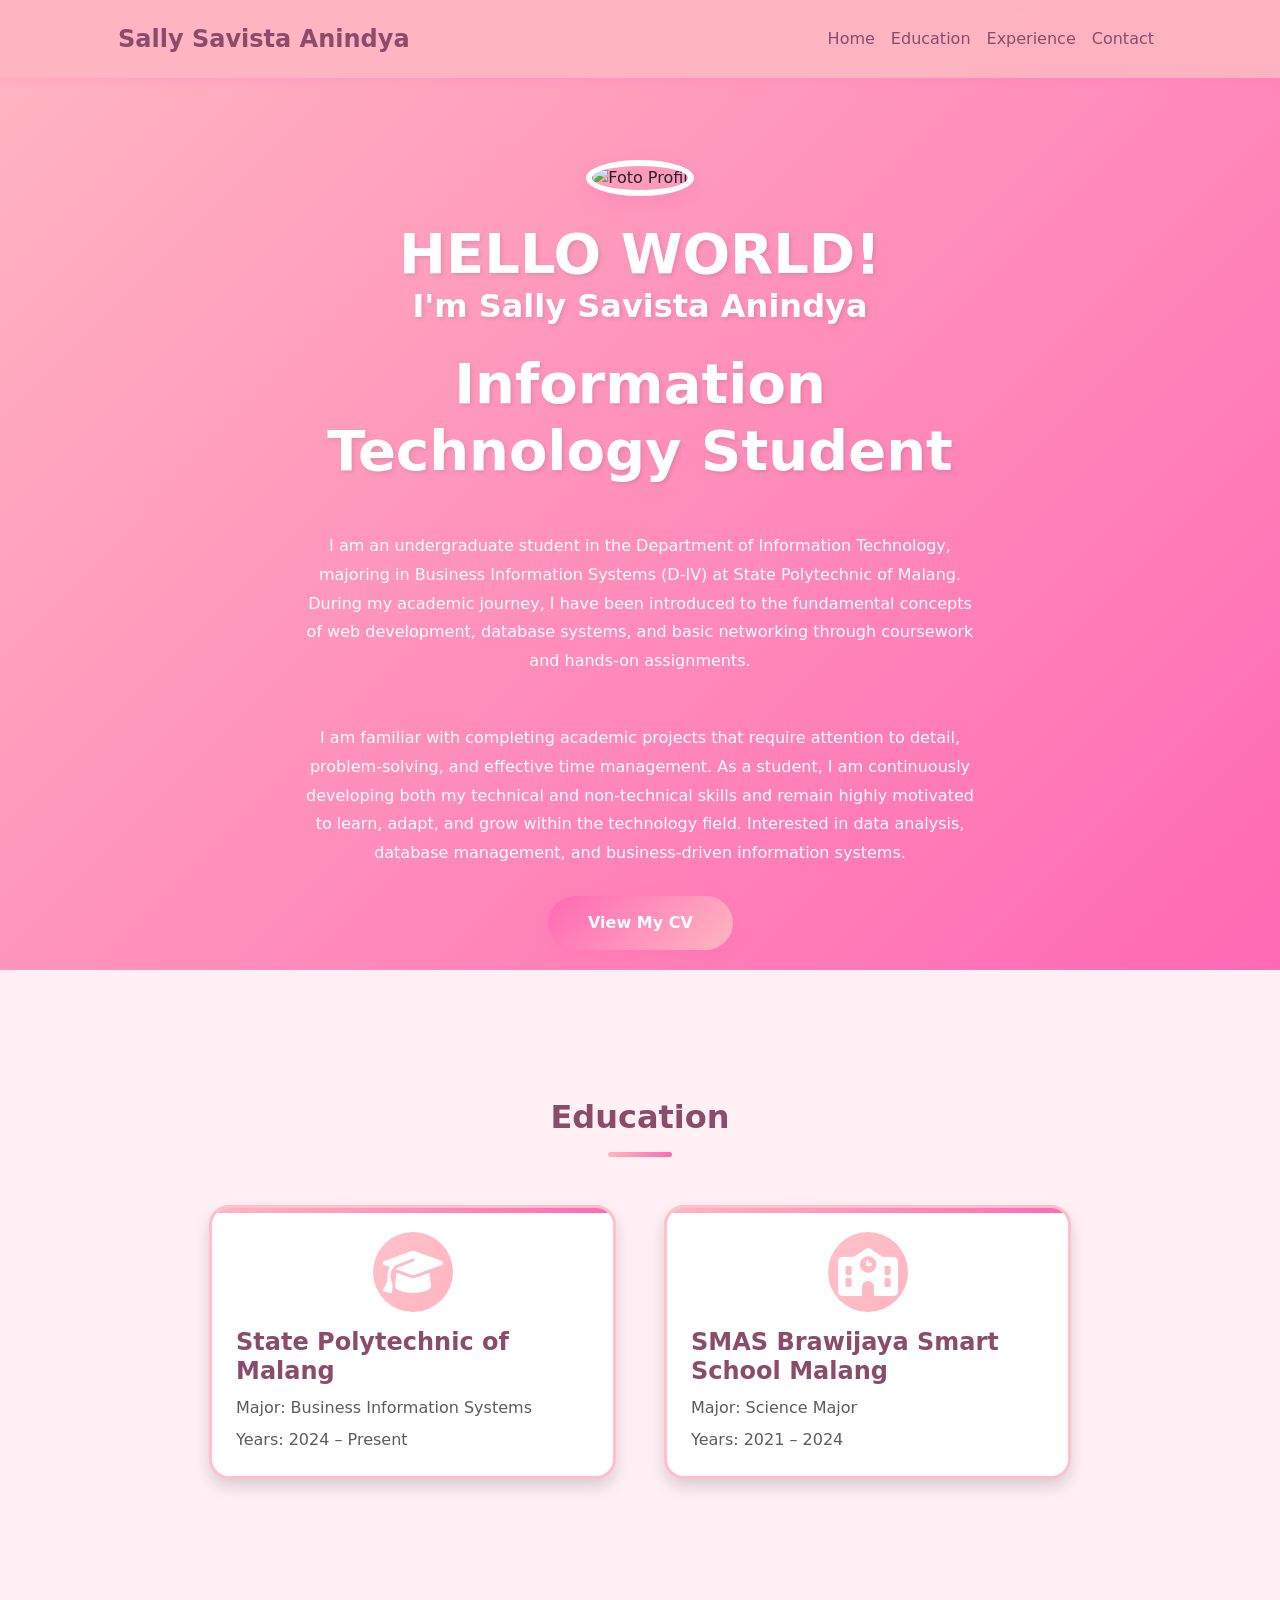
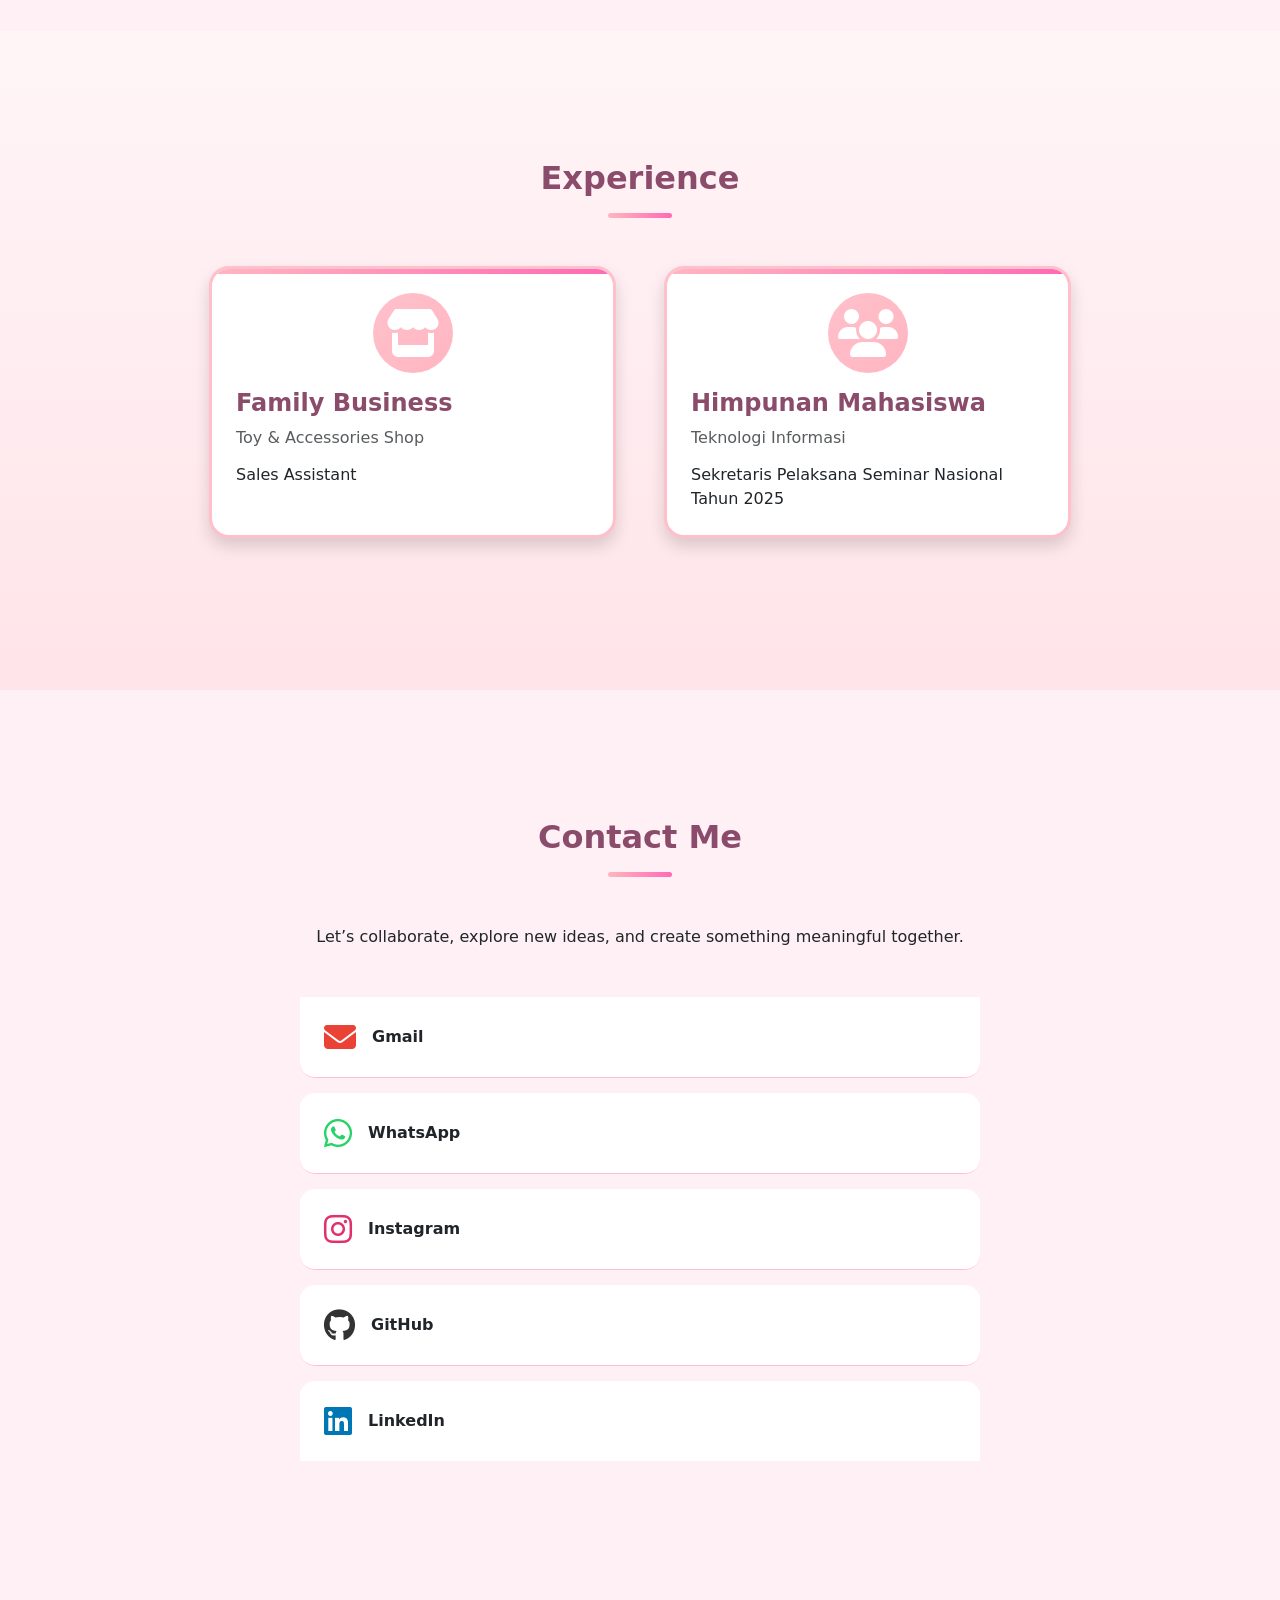
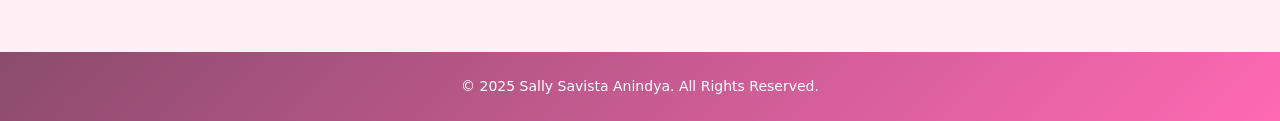
==== index.html @ 9ed5cc3d "portfolio website" ====
<!DOCTYPE html>
<html lang="id">
<head>
    <meta charset="UTF-8">
    <meta name="viewport" content="width=device-width, initial-scale=1.0">
    <title>Sally Savista Anindya</title>
    <link href="https://cdn.jsdelivr.net/npm/bootstrap@5.3.3/dist/css/bootstrap.min.css" rel="stylesheet">
    <link rel="stylesheet" href="https://cdnjs.cloudflare.com/ajax/libs/font-awesome/6.5.2/css/all.min.css">
    <link rel="stylesheet" href="https://cdnjs.cloudflare.com/ajax/libs/animate.css/4.1.1/animate.min.css">
    <link rel="stylesheet" href="style.css">
</head>
<body data-bs-spy="scroll" data-bs-target="#mainNav" data-bs-offset="50">

    <nav class="navbar navbar-expand-lg navbar-light fixed-top py-3" id="mainNav">
        <div class="container px-4 px-lg-5">
            <a class="navbar-brand" href="#home">Sally Savista Anindya</a>
            <button class="navbar-toggler" type="button" data-bs-toggle="collapse" data-bs-target="#navbarResponsive" aria-controls="navbarResponsive" aria-expanded="false" aria-label="Toggle navigation">
                <span class="navbar-toggler-icon"></span>
            </button>
            <div class="collapse navbar-collapse" id="navbarResponsive">
                <ul class="navbar-nav ms-auto my-2 my-lg-0">
                    <li class="nav-item"><a class="nav-link" href="#home">Home</a></li>
                    <li class="nav-item"><a class="nav-link" href="#education">Education</a></li>
                    <li class="nav-item"><a class="nav-link" href="#experience">Experience</a></li>
                    <li class="nav-item"><a class="nav-link" href="#contact">Contact</a></li>
                </ul>
            </div>
        </div>
    </nav>

    <header class="masthead" id="home">
        <div class="container px-4 px-lg-5 h-100">
            <div class="row gx-4 gx-lg-5 h-100 align-items-center justify-content-center text-center">
                <div class="col-lg-8">
                    <img src="pasfoto.jpg" alt="Foto Profil" class="profile-img mb-4 animate__animated" data-animation="fadeInDown">
                    <h1 class="text-uppercase mb-0 animate__animated" data-animation="fadeIn">Hello World!</h1>
                    <h2 class="text-white-50 mb-4 animate__animated" data-animation="fadeInUp">I'm Sally Savista Anindya</h2>
                    <h1 class="text-white-50 fw-bold mb-5 animate__animated" data-animation="fadeIn">Information Technology Student</h1>
                    
                    <p class="text-white-75 mb-5 mx-auto animate__animated" data-animation="fadeInUp">
                       I am an undergraduate student in the Department of Information Technology, majoring in Business Information Systems (D-IV) at State Polytechnic of Malang. During my academic journey, I have been introduced to the fundamental concepts of web development, database systems, and basic networking through coursework and hands-on assignments.
                    </p>
                    <p class="text-white-75 mb-5 mx-auto animate__animated" data-animation="fadeInUp">
                       I am familiar with completing academic projects that require attention to detail, problem-solving, and effective time management. As a student, I am continuously developing both my technical and non-technical skills and remain highly motivated to learn, adapt, and grow within the technology field. Interested in data analysis, database management, and business-driven information systems.
                    </p>

                    <a class="btn btn-primary btn-xl animate__animated" data-animation="zoomIn" href="mycv.pdf" target="_blank">View My CV</a>
                </div>
            </div>
        </div>
    </header>

    <section class="page-section" id="education">
        <div class="container px-4 px-lg-5">
            <h2 class="text-center mt-0 animate__animated" data-animation="fadeInDown">Education</h2>
            <hr class="divider mb-5">
            <div class="row gx-4 gx-lg-5 justify-content-center">
                
                <div class="col-lg-5 col-md-6 mb-4 animate__animated" data-animation="fadeInLeft">
                    <div class="card education-card p-4 shadow h-100">
                        <div class="icon-wrapper mb-3">
                            <i class="fas fa-graduation-cap fa-3x"></i>
                        </div>
                        <h4 class="card-title">State Polytechnic of Malang</h4>
                        <p class="card-text text-muted mb-2">Major: Business Information Systems</p>
                        <p class="card-text text-muted">Years: 2024 – Present</p>
                    </div>
                </div>

                <div class="col-lg-5 col-md-6 mb-4 animate__animated" data-animation="fadeInRight">
                    <div class="card education-card p-4 shadow h-100">
                        <div class="icon-wrapper mb-3">
                            <i class="fas fa-school fa-3x"></i>
                        </div>
                        <h4 class="card-title">SMAS Brawijaya Smart School Malang</h4>
                        <p class="card-text text-muted mb-2">Major: Science Major</p>
                        <p class="card-text text-muted">Years: 2021 – 2024</p>
                    </div>
                </div>
                
            </div>
        </div>
    </section>
    
    <section class="page-section bg-light" id="experience">
        <div class="container px-4 px-lg-5">
            <h2 class="text-center mt-0 animate__animated" data-animation="fadeInDown">Experience</h2>
            <hr class="divider mb-5">
            <div class="row gx-4 gx-lg-5 justify-content-center">
                
                <div class="col-lg-5 col-md-6 mb-4 animate__animated" data-animation="fadeInLeft">
                    <div class="card experience-card p-4 shadow h-100">
                        <div class="icon-wrapper mb-3">
                            <i class="fas fa-store fa-3x"></i>
                        </div>
                        <h4 class="card-title">Family Business</h4>
                        <h6 class="text-muted mb-3">Toy & Accessories Shop</h6>
                        <p class="card-text">Sales Assistant</p>
                    </div>
                </div>

                <div class="col-lg-5 col-md-6 mb-4 animate__animated" data-animation="fadeInRight">
                    <div class="card experience-card p-4 shadow h-100">
                        <div class="icon-wrapper mb-3">
                            <i class="fas fa-users fa-3x"></i>
                        </div>
                        <h4 class="card-title">Himpunan Mahasiswa</h4>
                        <h6 class="text-muted mb-3">Teknologi Informasi</h6>
                        <p class="card-text">Sekretaris Pelaksana Seminar Nasional Tahun 2025</p>
                    </div>
                </div>
                
            </div>
        </div>
    </section>

    <section class="page-section" id="contact">
        <div class="container px-4 px-lg-5">
            <h2 class="text-center mt-0 animate__animated" data-animation="fadeInDown">Contact Me</h2>
            <hr class="divider mb-5">
            <div class="row gx-4 gx-lg-5 justify-content-center">
                <div class="col-lg-8 text-center">
                    <p class="mb-5 animate__animated" data-animation="fadeIn">
                        Let’s collaborate, explore new ideas, and create something meaningful together.
                    </p>

                    <div class="list-group list-group-flush mb-5">
                        <a href="mailto:sallyysavista@gmail.com" target="_blank" class="list-group-item list-group-item-action contact-item animate__animated" data-animation="zoomIn">
                            <i class="fas fa-envelope fa-2x me-3" style="color: #ea4335;"></i> Gmail
                        </a>
                        <a href="https://wa.me/081233304992" target="_blank" class="list-group-item list-group-item-action contact-item animate__animated" data-animation="zoomIn">
                            <i class="fab fa-whatsapp fa-2x me-3" style="color: #25d366;"></i> WhatsApp
                        </a>
                        <a href="https://instagram.com/sallysvsta" target="_blank" class="list-group-item list-group-item-action contact-item animate__animated" data-animation="zoomIn">
                            <i class="fab fa-instagram fa-2x me-3" style="color: #E1306C;"></i> Instagram
                        </a>
                        <a href="https://github.com/sallysvsta" target="_blank" class="list-group-item list-group-item-action contact-item animate__animated" data-animation="zoomIn">
                            <i class="fab fa-github fa-2x me-3" style="color: #333;"></i> GitHub
                        </a>
                         <a href="https://linkedin.com/in/sally-savista-anindya" target="_blank" class="list-group-item list-group-item-action contact-item animate__animated" data-animation="zoomIn">
                            <i class="fab fa-linkedin fa-2x me-3" style="color: #0077b5;"></i> LinkedIn
                        </a>
                    </div>
                </div>
            </div>
        </div>
    </section>

    <footer class="bg-dark py-4">
        <div class="container px-4 px-lg-5">
            <div class="small text-center text-white">© 2025 Sally Savista Anindya. All Rights Reserved.</div>
        </div>
    </footer>

    <script src="https://cdn.jsdelivr.net/npm/bootstrap@5.3.3/dist/js/bootstrap.bundle.min.js"></script>
    <script src="script.js"></script>
</body>
</html>
---- style.css ----
/* Warna Pink Aesthetic */
:root {
    --primary: #FFB6C1; /* Light Pink / Pastel Pink */
    --primary-dark: #FF69B4; /* Hot Pink */
    --primary-light: #FFC0CB; /* Pink */
    --secondary-bg: #FFF0F5; /* Lavender Blush */
    --dark: #8B4C6C; /* Dark Pink/Purple */
    --card-pink: #FFE4E9; /* Very Light Pink */
}

/* Kustomisasi Header (Home/Biodata) */
.masthead {
    padding-top: 10rem;
    padding-bottom: calc(10rem - 4.5rem);
    background: linear-gradient(135deg, var(--primary) 0%, var(--primary-dark) 100%);
    background-position: center;
    background-repeat: no-repeat;
    background-attachment: scroll;
    background-size: cover;
    min-height: 100vh;
    position: relative;
    z-index: 1;
}
.masthead h1, .masthead h2 {
    font-weight: 700;
    text-shadow: 2px 2px 4px rgba(0,0,0,0.1);
    position: relative;
    z-index: 2;
}
.masthead h1 {
    font-size: 2.25rem;
    color: white !important;
}
.masthead h2 {
    color: white !important;
}
.masthead p {
    color: white !important;
    text-align: center;
    line-height: 1.8;
    max-width: 800px;
    margin-left: auto;
    margin-right: auto;
}

/* Foto Profil */
.profile-img {
    width: 180px;
    height: 180px;
    border-radius: 50%;
    object-fit: cover;
    border: 6px solid white;
    box-shadow: 0 8px 20px rgba(255, 105, 180, 0.3);
    transition: transform 0.3s ease, box-shadow 0.3s ease;
}
.profile-img:hover {
    transform: scale(1.1) rotate(5deg);
    box-shadow: 0 12px 30px rgba(255, 105, 180, 0.5);
}

/* Kustomisasi Tombol Primary */
.btn-primary {
    background: linear-gradient(135deg, var(--primary-dark), var(--primary));
    border: none;
    padding: 15px 40px;
    font-weight: 600;
    border-radius: 50px;
    transition: all 0.3s ease;
    box-shadow: 0 5px 15px rgba(255, 105, 180, 0.3);
}
.btn-primary:hover {
    background: linear-gradient(135deg, var(--dark), var(--primary-dark));
    transform: translateY(-3px);
    box-shadow: 0 8px 25px rgba(255, 105, 180, 0.5);
}

/* Kustomisasi Bagian (Section) */
.page-section {
    padding: 8rem 0;
    background-color: var(--secondary-bg);
}
.bg-light {
    background: linear-gradient(to bottom, #FFF5F7 0%, #FFE4E9 100%) !important;
}

/* Section Titles */
.page-section h2 {
    color: var(--dark);
    font-weight: 700;
    margin-bottom: 1rem;
}

/* Garis Pembatas (Divider) */
.divider {
    max-width: 4rem;
    height: 0.3rem;
    margin-left: auto;
    margin-right: auto;
    background: linear-gradient(to right, var(--primary), var(--primary-dark));
    opacity: 1;
    border: none;
    border-radius: 10px;
}

/* Card Styling untuk Education & Experience */
.education-card, .experience-card {
    background: white;
    border-radius: 20px;
    border: 3px solid var(--primary-light);
    transition: all 0.4s cubic-bezier(0.175, 0.885, 0.32, 1.275);
    cursor: pointer;
    overflow: hidden;
    position: relative;
    z-index: 1;
}

.education-card::before, .experience-card::before {
    content: '';
    position: absolute;
    top: 0;
    left: 0;
    width: 100%;
    height: 5px;
    background: linear-gradient(to right, var(--primary), var(--primary-dark));
    z-index: 0;
}

.education-card:hover, .experience-card:hover {
    transform: translateY(-10px) scale(1.03) !important;
    box-shadow: 0 15px 40px rgba(255, 105, 180, 0.4) !important;
    border-color: var(--primary-dark) !important;
}

.education-card:active, .experience-card:active {
    transform: translateY(-5px) scale(0.98) !important;
}

/* Icon Wrapper */
.icon-wrapper {
    width: 80px;
    height: 80px;
    background: linear-gradient(135deg, var(--primary-light), var(--primary));
    border-radius: 50%;
    display: flex;
    align-items: center;
    justify-content: center;
    margin: 0 auto;
    transition: all 0.3s ease;
    position: relative;
    z-index: 2;
}

.education-card:hover .icon-wrapper,
.experience-card:hover .icon-wrapper {
    transform: rotate(360deg) scale(1.1) !important;
    background: linear-gradient(135deg, var(--primary-dark), var(--primary)) !important;
}

.icon-wrapper i {
    color: white;
}

.education-card .card-title,
.experience-card .card-title {
    color: var(--dark);
    font-weight: 700;
    margin-bottom: 10px;
    position: relative;
    z-index: 2;
}

.education-card .card-text,
.experience-card .card-text {
    position: relative;
    z-index: 2;
}

/* Kartu Kontak (Contact Me) */
.contact-item {
    padding: 1.5rem;
    margin-bottom: 15px;
    border-radius: 15px;
    text-align: left;
    display: flex;
    align-items: center;
    transition: all 0.3s ease;
    border: 2px solid var(--primary-light);
    background: white;
    font-weight: 600;
}
.contact-item:hover {
    background: linear-gradient(to right, var(--card-pink), white);
    transform: translateX(10px);
    box-shadow: 0 8px 20px rgba(255, 105, 180, 0.3);
    border-color: var(--primary-dark);
}

/* Navbar Styling */
.navbar {
    background: rgba(255, 182, 193, 0.95) !important;
    backdrop-filter: blur(10px);
    box-shadow: 0 2px 10px rgba(255, 105, 180, 0.2);
    transition: all 0.3s ease;
}

.navbar-brand {
    color: var(--dark) !important;
    font-weight: 700;
    font-size: 1.5rem;
}

.nav-link {
    color: var(--dark) !important;
    font-weight: 500;
    transition: all 0.3s ease;
    position: relative;
}

.nav-link::after {
    content: '';
    position: absolute;
    bottom: 0;
    left: 50%;
    transform: translateX(-50%);
    width: 0;
    height: 2px;
    background: var(--primary-dark);
    transition: width 0.3s ease;
}

.nav-link:hover::after {
    width: 80%;
}

.nav-link:hover {
    color: var(--primary-dark) !important;
}

/* Footer Styling */
footer {
    background: linear-gradient(135deg, var(--dark), var(--primary-dark)) !important;
}

/* Animasi */
.animate__animated {
    opacity: 0;
    animation-duration: 1s;
}
.visible {
    opacity: 1 !important;
}

/* Pulse Animation untuk Cards saat hover */
@keyframes pulse-pink {
    0% {
        box-shadow: 0 0 0 0 rgba(255, 105, 180, 0.7);
    }
    70% {
        box-shadow: 0 0 0 15px rgba(255, 105, 180, 0);
    }
    100% {
        box-shadow: 0 0 0 0 rgba(255, 105, 180, 0);
    }
}

/* Media Queries untuk Responsif */
@media (max-width: 991px) {
    .masthead {
        padding-top: 8rem;
        padding-bottom: 8rem;
        min-height: auto;
    }
    .masthead h1 {
        font-size: 2rem;
    }
    .profile-img {
        width: 150px;
        height: 150px;
    }
    .page-section {
        padding: 5rem 0;
    }
    .education-card, .experience-card {
        margin-bottom: 2rem;
    }
}

@media (max-width: 768px) {
    .masthead h1 {
        font-size: 1.75rem;
    }
    .masthead h2 {
        font-size: 1.25rem;
    }
    .profile-img {
        width: 120px;
        height: 120px;
    }
    .btn-primary {
        padding: 12px 30px;
        font-size: 0.9rem;
    }
    .navbar-brand {
        font-size: 1.2rem;
    }
}

@media (max-width: 576px) {
    .masthead {
        padding-top: 6rem;
        padding-bottom: 6rem;
    }
    .masthead h1 {
        font-size: 1.5rem;
    }
    .masthead p {
        font-size: 0.9rem;
        text-align: center;
    }
    .page-section {
        padding: 3rem 0;
    }
    .icon-wrapper {
        width: 60px;
        height: 60px;
    }
    .icon-wrapper i {
        font-size: 1.5rem;
    }
    .contact-item {
        padding: 1rem;
        font-size: 0.9rem;
    }
}

@media (min-width: 992px) {
    .masthead {
        min-height: 100vh;
        padding-top: 10rem;
        padding-bottom: 0;
    }
    .masthead h1 {
        font-size: 3.5rem;
    }
}
.animate__animated {
    opacity: 1 !important;
}
.masthead a.btn {
    position: relative;
    top: -20px;
}
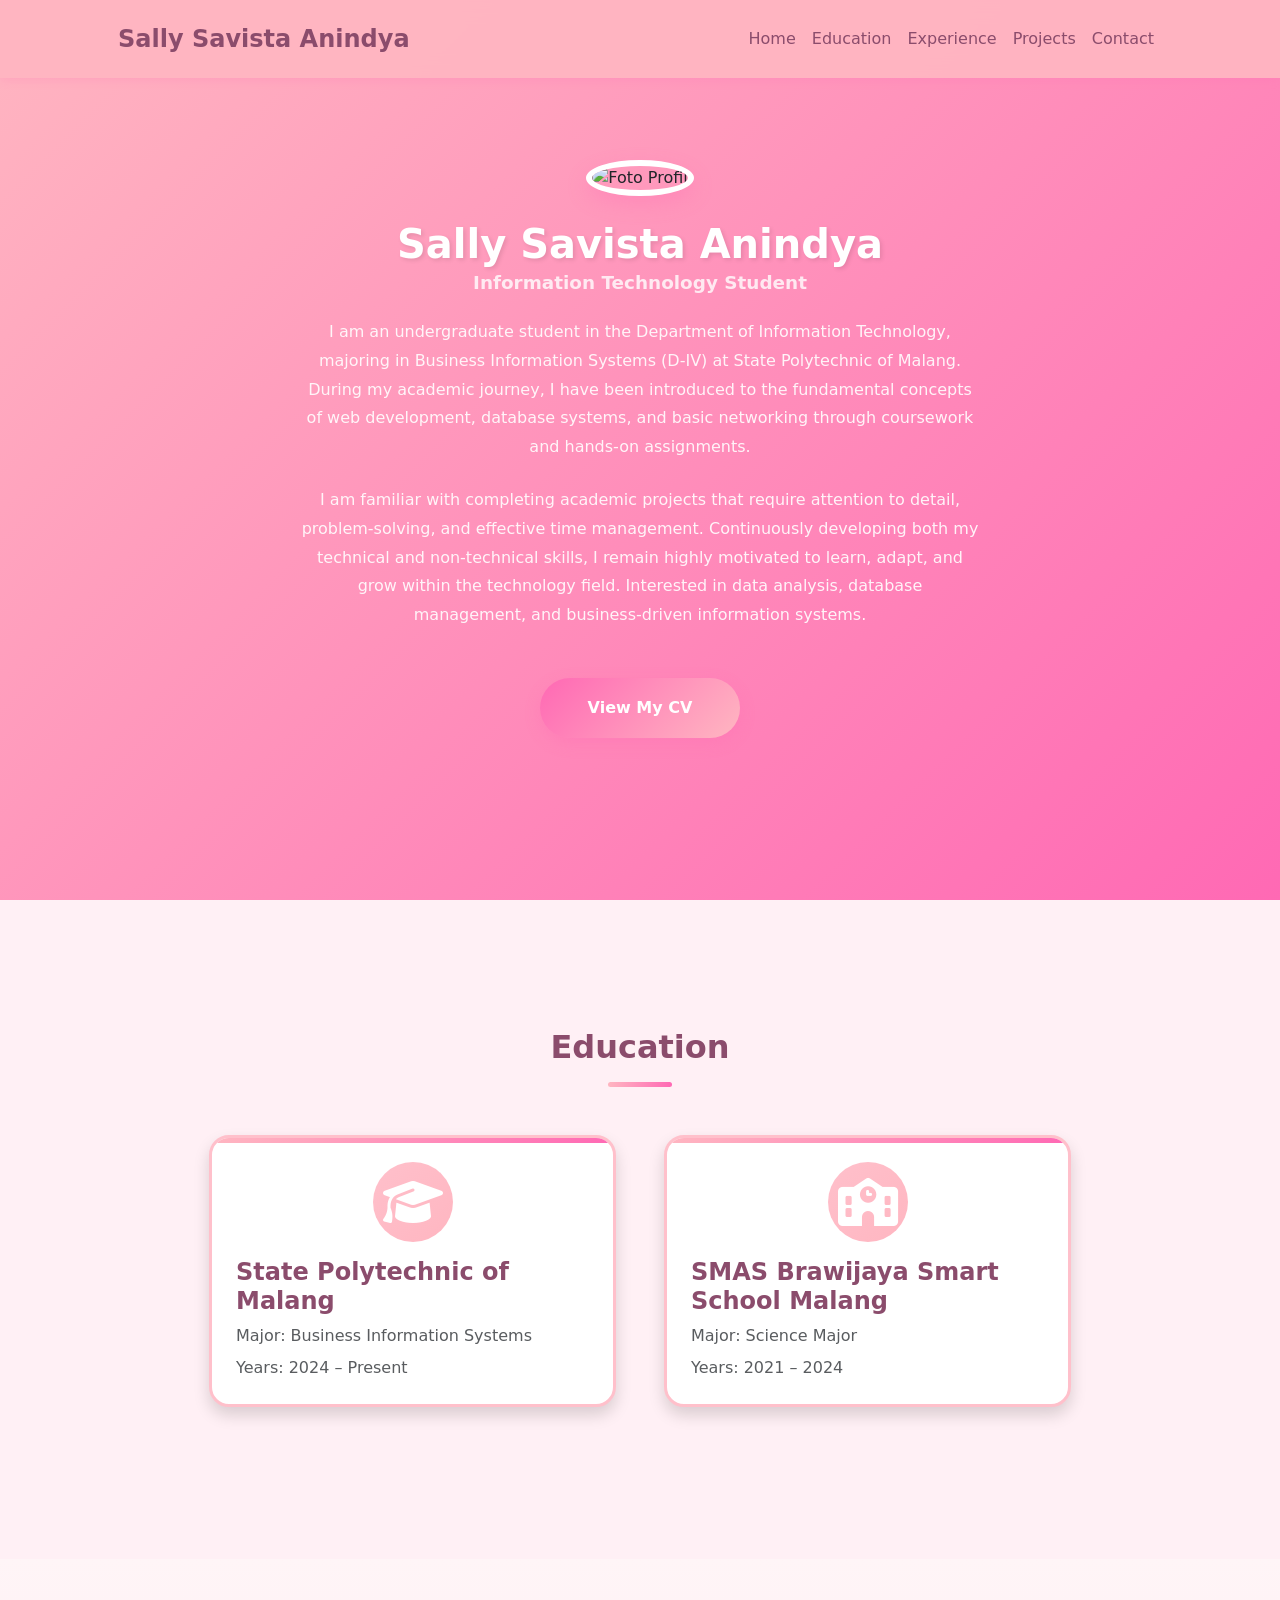
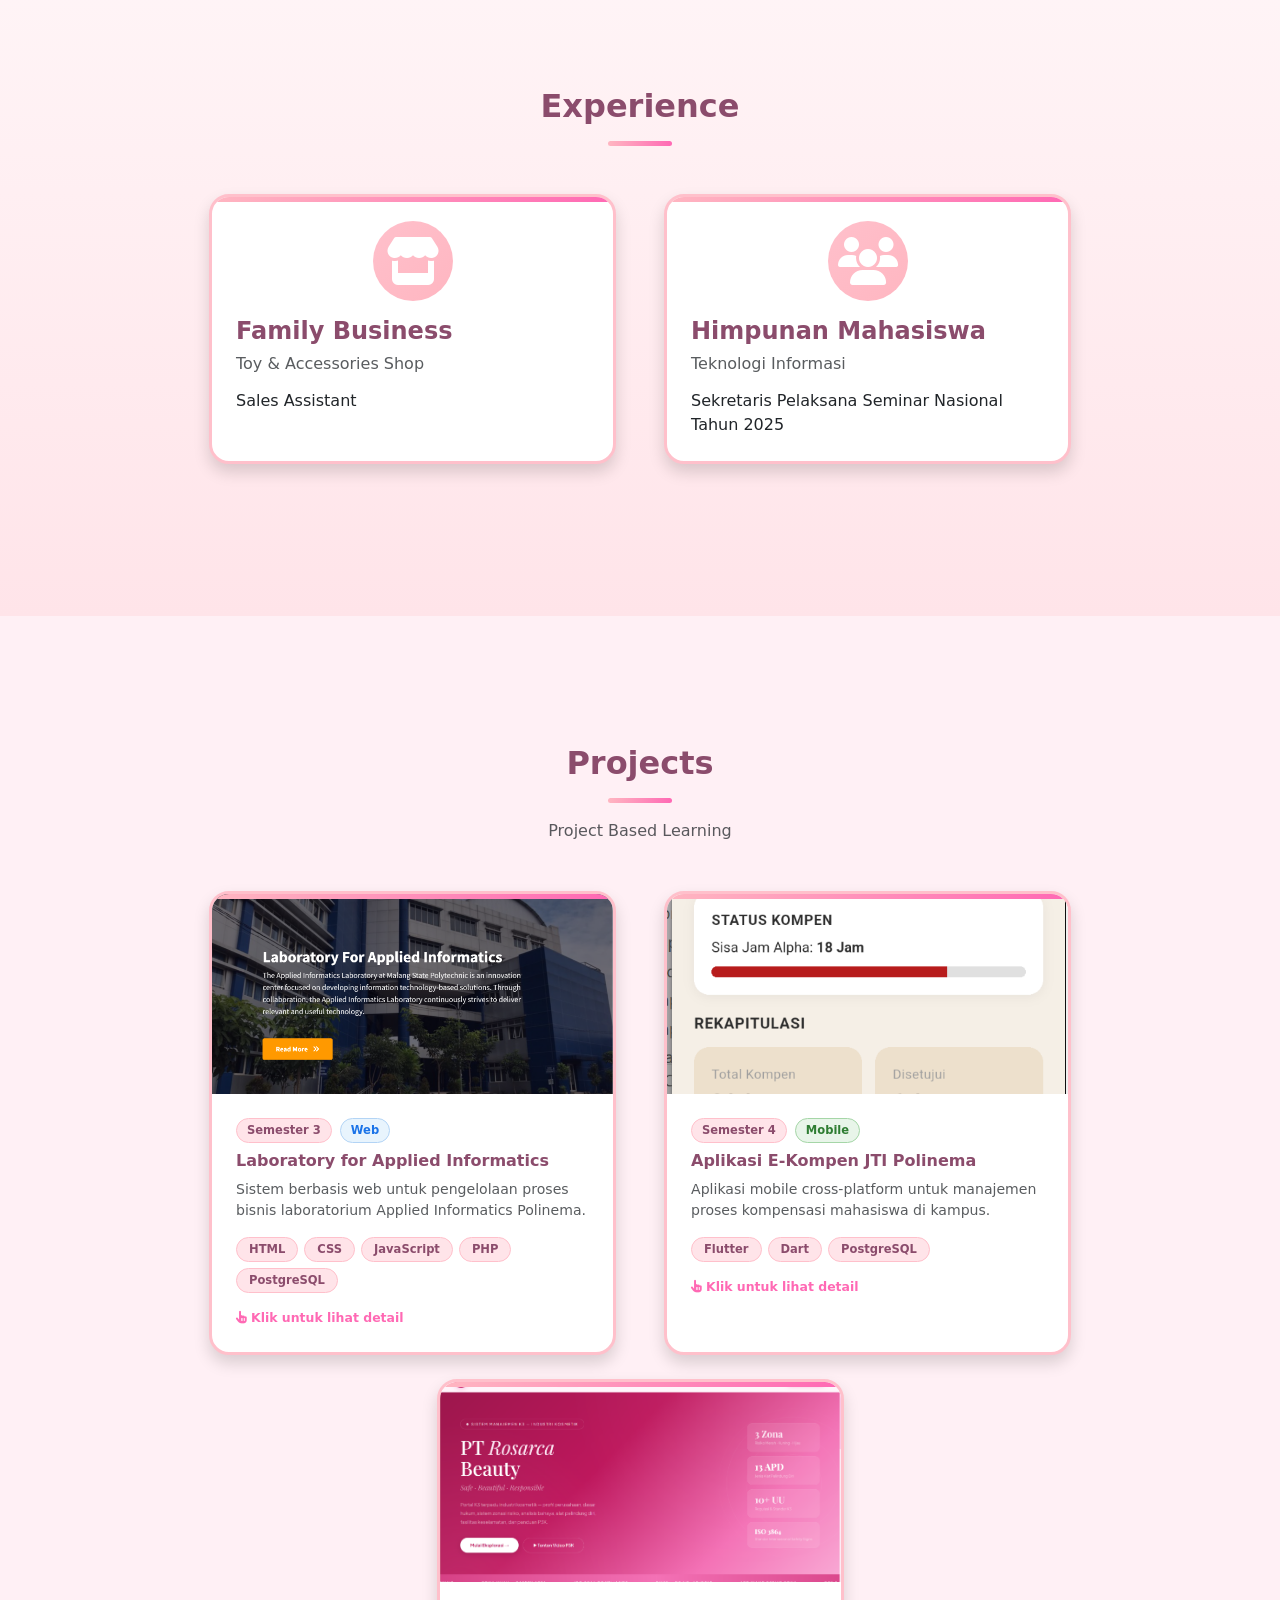
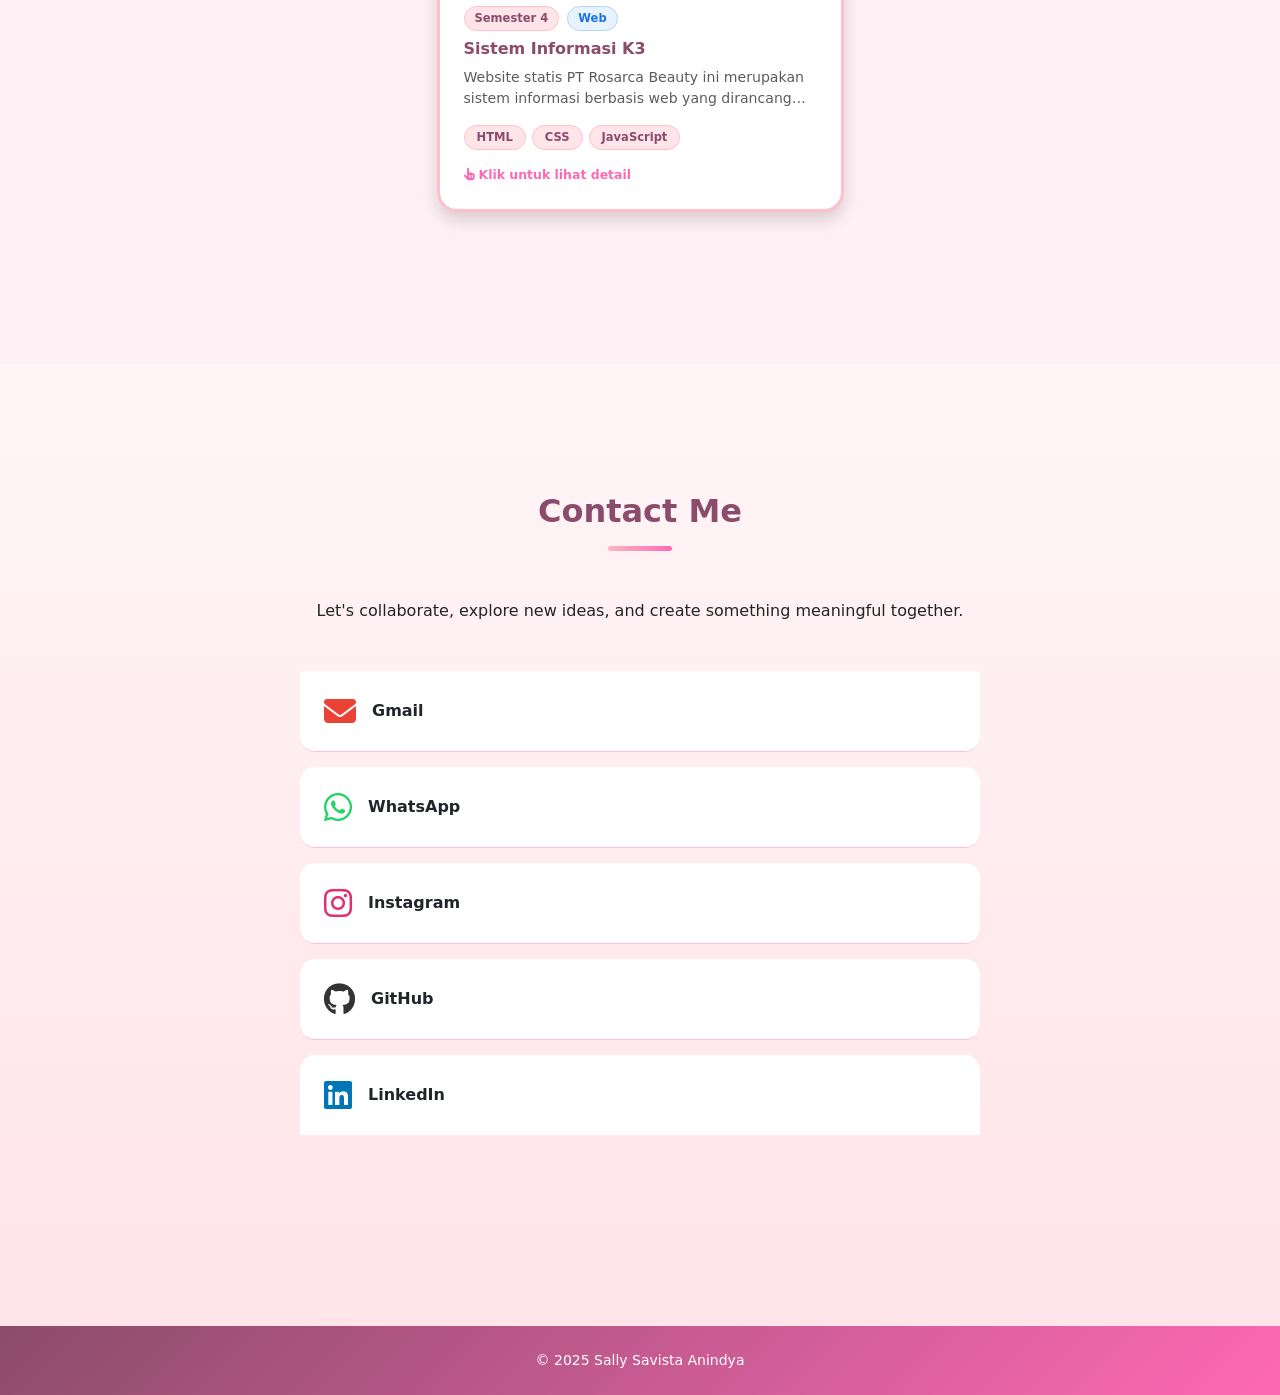
==== commit 0b6f35b6: "update" ====
--- a/index.html
+++ b/index.html
@@ -6,15 +6,16 @@
     <title>Sally Savista Anindya</title>
     <link href="https://cdn.jsdelivr.net/npm/bootstrap@5.3.3/dist/css/bootstrap.min.css" rel="stylesheet">
     <link rel="stylesheet" href="https://cdnjs.cloudflare.com/ajax/libs/font-awesome/6.5.2/css/all.min.css">
-    <link rel="stylesheet" href="https://cdnjs.cloudflare.com/ajax/libs/animate.css/4.1.1/animate.min.css">
     <link rel="stylesheet" href="style.css">
 </head>
 <body data-bs-spy="scroll" data-bs-target="#mainNav" data-bs-offset="50">
 
+    <!-- NAVBAR -->
     <nav class="navbar navbar-expand-lg navbar-light fixed-top py-3" id="mainNav">
         <div class="container px-4 px-lg-5">
             <a class="navbar-brand" href="#home">Sally Savista Anindya</a>
-            <button class="navbar-toggler" type="button" data-bs-toggle="collapse" data-bs-target="#navbarResponsive" aria-controls="navbarResponsive" aria-expanded="false" aria-label="Toggle navigation">
+            <button class="navbar-toggler" type="button" data-bs-toggle="collapse" data-bs-target="#navbarResponsive"
+                    aria-controls="navbarResponsive" aria-expanded="false" aria-label="Toggle navigation">
                 <span class="navbar-toggler-icon"></span>
             </button>
             <div class="collapse navbar-collapse" id="navbarResponsive">
@@ -22,41 +23,40 @@
                     <li class="nav-item"><a class="nav-link" href="#home">Home</a></li>
                     <li class="nav-item"><a class="nav-link" href="#education">Education</a></li>
                     <li class="nav-item"><a class="nav-link" href="#experience">Experience</a></li>
+                    <li class="nav-item"><a class="nav-link" href="#projects">Projects</a></li>
                     <li class="nav-item"><a class="nav-link" href="#contact">Contact</a></li>
                 </ul>
             </div>
         </div>
     </nav>
 
+    <!-- HOME -->
     <header class="masthead" id="home">
         <div class="container px-4 px-lg-5 h-100">
             <div class="row gx-4 gx-lg-5 h-100 align-items-center justify-content-center text-center">
-                <div class="col-lg-8">
-                    <img src="pasfoto.jpg" alt="Foto Profil" class="profile-img mb-4 animate__animated" data-animation="fadeInDown">
-                    <h1 class="text-uppercase mb-0 animate__animated" data-animation="fadeIn">Hello World!</h1>
-                    <h2 class="text-white-50 mb-4 animate__animated" data-animation="fadeInUp">I'm Sally Savista Anindya</h2>
-                    <h1 class="text-white-50 fw-bold mb-5 animate__animated" data-animation="fadeIn">Information Technology Student</h1>
-                    
-                    <p class="text-white-75 mb-5 mx-auto animate__animated" data-animation="fadeInUp">
-                       I am an undergraduate student in the Department of Information Technology, majoring in Business Information Systems (D-IV) at State Polytechnic of Malang. During my academic journey, I have been introduced to the fundamental concepts of web development, database systems, and basic networking through coursework and hands-on assignments.
+                <div class="col-lg-8 fade-in-hero">
+                    <img src="pasfoto.jpg" alt="Foto Profil" class="profile-img mb-4">
+                    <h2 class="text-white mb-1">Sally Savista Anindya</h2>
+                    <h3 class="text-white-50 fw-semibold mb-4">Information Technology Student</h3>
+                    <p class="text-white-75 mb-4 mx-auto">
+                        I am an undergraduate student in the Department of Information Technology, majoring in Business Information Systems (D-IV) at State Polytechnic of Malang. During my academic journey, I have been introduced to the fundamental concepts of web development, database systems, and basic networking through coursework and hands-on assignments.
                     </p>
-                    <p class="text-white-75 mb-5 mx-auto animate__animated" data-animation="fadeInUp">
-                       I am familiar with completing academic projects that require attention to detail, problem-solving, and effective time management. As a student, I am continuously developing both my technical and non-technical skills and remain highly motivated to learn, adapt, and grow within the technology field. Interested in data analysis, database management, and business-driven information systems.
+                    <p class="text-white-75 mb-5 mx-auto">
+                        I am familiar with completing academic projects that require attention to detail, problem-solving, and effective time management. Continuously developing both my technical and non-technical skills, I remain highly motivated to learn, adapt, and grow within the technology field. Interested in data analysis, database management, and business-driven information systems.
                     </p>
-
-                    <a class="btn btn-primary btn-xl animate__animated" data-animation="zoomIn" href="mycv.pdf" target="_blank">View My CV</a>
+                    <a class="btn btn-primary btn-xl" href="mycv.pdf" target="_blank">View My CV</a>
                 </div>
             </div>
         </div>
     </header>
 
+    <!-- EDUCATION -->
     <section class="page-section" id="education">
         <div class="container px-4 px-lg-5">
-            <h2 class="text-center mt-0 animate__animated" data-animation="fadeInDown">Education</h2>
+            <h2 class="text-center mt-0">Education</h2>
             <hr class="divider mb-5">
             <div class="row gx-4 gx-lg-5 justify-content-center">
-                
-                <div class="col-lg-5 col-md-6 mb-4 animate__animated" data-animation="fadeInLeft">
+                <div class="col-lg-5 col-md-6 mb-4">
                     <div class="card education-card p-4 shadow h-100">
                         <div class="icon-wrapper mb-3">
                             <i class="fas fa-graduation-cap fa-3x"></i>
@@ -66,8 +66,7 @@
                         <p class="card-text text-muted">Years: 2024 – Present</p>
                     </div>
                 </div>
-
-                <div class="col-lg-5 col-md-6 mb-4 animate__animated" data-animation="fadeInRight">
+                <div class="col-lg-5 col-md-6 mb-4">
                     <div class="card education-card p-4 shadow h-100">
                         <div class="icon-wrapper mb-3">
                             <i class="fas fa-school fa-3x"></i>
@@ -77,18 +76,17 @@
                         <p class="card-text text-muted">Years: 2021 – 2024</p>
                     </div>
                 </div>
-                
-            </div>
-        </div>
-    </section>
-    
+            </div>
+        </div>
+    </section>
+
+    <!-- EXPERIENCE -->
     <section class="page-section bg-light" id="experience">
         <div class="container px-4 px-lg-5">
-            <h2 class="text-center mt-0 animate__animated" data-animation="fadeInDown">Experience</h2>
+            <h2 class="text-center mt-0">Experience</h2>
             <hr class="divider mb-5">
             <div class="row gx-4 gx-lg-5 justify-content-center">
-                
-                <div class="col-lg-5 col-md-6 mb-4 animate__animated" data-animation="fadeInLeft">
+                <div class="col-lg-5 col-md-6 mb-4">
                     <div class="card experience-card p-4 shadow h-100">
                         <div class="icon-wrapper mb-3">
                             <i class="fas fa-store fa-3x"></i>
@@ -98,8 +96,7 @@
                         <p class="card-text">Sales Assistant</p>
                     </div>
                 </div>
-
-                <div class="col-lg-5 col-md-6 mb-4 animate__animated" data-animation="fadeInRight">
+                <div class="col-lg-5 col-md-6 mb-4">
                     <div class="card experience-card p-4 shadow h-100">
                         <div class="icon-wrapper mb-3">
                             <i class="fas fa-users fa-3x"></i>
@@ -109,35 +106,142 @@
                         <p class="card-text">Sekretaris Pelaksana Seminar Nasional Tahun 2025</p>
                     </div>
                 </div>
-                
-            </div>
-        </div>
-    </section>
-
-    <section class="page-section" id="contact">
-        <div class="container px-4 px-lg-5">
-            <h2 class="text-center mt-0 animate__animated" data-animation="fadeInDown">Contact Me</h2>
+            </div>
+        </div>
+    </section>
+
+    <!-- PROJECTS -->
+    <section class="page-section" id="projects">
+        <div class="container px-4 px-lg-5">
+            <h2 class="text-center mt-0">Projects</h2>
+            <hr class="divider mb-3">
+            <p class="text-center text-muted mb-5">Project Based Learning</p>
+
+            <!-- Baris 1 -->
+            <div class="row gx-4 gx-lg-5 justify-content-center">
+
+                <!-- Project 1: Web Sem 3 -->
+                <div class="col-lg-5 col-md-6 mb-4">
+                    <div class="card project-card shadow h-100"
+                         data-title="Laboratory for Applied Informatics"
+                         data-semester="Semester 3"
+                         data-type="web"
+                         data-type-label="Web"
+                         data-tags="HTML,CSS,JavaScript,PHP,PostgreSQL"
+                         data-img="web.png"
+                         data-desc="Proyek yang dilaksanakan dalam rangka Project Based Learning di Lab Applied Informatics Polinema bertujuan untuk mengembangkan sebuah sistem berbasis web sebagai solusi atas kebutuhan pengelolaan proses bisnis yang ada di lingkungan laboratorium. Sistem ini dirancang untuk meningkatkan efisiensi administrasi, mempermudah akses informasi, serta mendukung digitalisasi layanan di Lab AI. Pengembangan sistem menggunakan native, yaitu HTML, CSS, dan JavaScript untuk frontend serta PHP native untuk backend, dengan PostgreSQL sebagai database. Fitur utama mencakup pengelolaan data, akses multi-level user, pencatatan aktivitas, serta penyediaan informasi yang relevan bagi mahasiswa maupun dosen pengampu.">
+                        <div class="project-preview">
+                            <img src="web.png" alt="Lab Applied Informatics" class="project-img">
+                        </div>
+                        <div class="card-body p-4">
+                            <div class="d-flex align-items-center mb-2">
+                                <span class="badge-semester me-2">Semester 3</span>
+                                <span class="badge-type web">Web</span>
+                            </div>
+                            <h5 class="card-title mt-2">Laboratory for Applied Informatics</h5>
+                            <p class="card-text-short text-muted">Sistem berbasis web untuk pengelolaan proses bisnis laboratorium Applied Informatics Polinema.</p>
+                            <div class="tech-stack mt-3">
+                                <span class="tech-tag">HTML</span>
+                                <span class="tech-tag">CSS</span>
+                                <span class="tech-tag">JavaScript</span>
+                                <span class="tech-tag">PHP</span>
+                                <span class="tech-tag">PostgreSQL</span>
+                            </div>
+                            <p class="click-hint mt-3 mb-0"><i class="fas fa-hand-pointer me-1"></i>Klik untuk lihat detail</p>
+                        </div>
+                    </div>
+                </div>
+
+                <!-- Project 2: Mobile Sem 4 -->
+                <div class="col-lg-5 col-md-6 mb-4">
+                    <div class="card project-card shadow h-100"
+                         data-title="E-Kompen JTI Polinema"
+                         data-semester="Semester 4"
+                         data-type="mobile"
+                         data-type-label="Mobile"
+                         data-tags="Flutter,Dart,PostgreSQL"
+                         data-img="mobile.png"
+                         data-desc="Proyek yang dikembangkan dalam kegiatan Product Based Learning ini berfokus pada pembuatan aplikasi mobile sebagai solusi digital untuk mengelola proses kompensasi mahasiswa di lingkungan kampus. Aplikasi ini dirancang untuk menggantikan prosedur manual agar pelayanan menjadi lebih tertata, transparan, dan mudah diakses. Pengembangan dilakukan menggunakan framework Flutter dengan bahasa pemrograman Dart sehingga aplikasi dapat berjalan secara cross-platform, yang kemudian terhubung dengan backend serta memanfaatkan PostgreSQL sebagai basis data. Fitur utama yang disediakan meliputi manajemen data kompensasi, akses multi-level user seperti admin, dosen, kaprodi, dan mahasiswa, pencatatan serta monitoring aktivitas, penyampaian notifikasi penting, dan antarmuka yang responsif untuk memastikan pengalaman penggunaan yang optimal.">
+                        <div class="project-preview">
+                            <img src="mobile.png" alt="E-Kompen JTI" class="project-img">
+                        </div>
+                        <div class="card-body p-4">
+                            <div class="d-flex align-items-center mb-2">
+                                <span class="badge-semester me-2">Semester 4</span>
+                                <span class="badge-type mobile">Mobile</span>
+                            </div>
+                            <h5 class="card-title mt-2">Aplikasi E-Kompen JTI Polinema</h5>
+                            <p class="card-text-short text-muted">Aplikasi mobile cross-platform untuk manajemen proses kompensasi mahasiswa di kampus.</p>
+                            <div class="tech-stack mt-3">
+                                <span class="tech-tag">Flutter</span>
+                                <span class="tech-tag">Dart</span>
+                                <span class="tech-tag">PostgreSQL</span>
+                            </div>
+                            <p class="click-hint mt-3 mb-0"><i class="fas fa-hand-pointer me-1"></i>Klik untuk lihat detail</p>
+                        </div>
+                    </div>
+                </div>
+            </div>
+
+            <!-- Baris 2: tengah -->
+            <div class="row gx-4 gx-lg-5 justify-content-center">
+
+                <!-- Project 3: Web K3 Sem 4 -->
+                <div class="col-lg-5 col-md-6 mb-4">
+                    <div class="card project-card shadow h-100"
+                         data-title="Sistem Informasi K3"
+                         data-semester="Semester 4"
+                         data-type="web"
+                         data-type-label="Web"
+                         data-tags="HTML,CSS,JavaScript"
+                         data-img="web-k3.png"
+                         data-desc="Website statis PT Rosarca Beauty ini merupakan sistem informasi berbasis web yang dirancang untuk menyajikan informasi Keselamatan dan Kesehatan Kerja (K3) khusus pada industri kosmetik. Halaman utama (beranda) menampilkan profil singkat perusahaan beserta slogan “Safe · Beautiful · Responsible” yang mencerminkan komitmen terhadap keselamatan kerja. Navigasi utama terdiri dari beberapa menu, yaitu Beranda, Profil & Dasar Hukum, Denah & Zonasi, Analisis K3, APD & Fasilitas, serta Video P3K, yang masing-masing berfungsi untuk memberikan informasi spesifik terkait aspek K3. Fitur Profil & Dasar Hukum berisi informasi perusahaan dan regulasi K3, sedangkan Denah & Zonasi menampilkan pembagian area berdasarkan tingkat risiko (zona merah, kuning, dan hijau). Pada Analisis K3, pengguna dapat melihat identifikasi bahaya dan risiko kerja, sementara APD & Fasilitas menyediakan informasi mengenai alat pelindung diri yang digunakan. Fitur Video P3K berfungsi sebagai media edukasi pertolongan pertama. Selain itu, terdapat juga ringkasan informasi pada halaman utama seperti jumlah zona, jenis APD, jumlah regulasi, serta standar keselamatan (ISO 3864). Website ini dilengkapi dengan tombol aksi seperti “Mulai Eksplorasi” dan “Tonton Video P3K” untuk meningkatkan interaksi pengguna, serta desain antarmuka yang responsif dan menarik sehingga memudahkan akses informasi secara cepat dan efektif.">
+                        <div class="project-preview">
+                            <img src="web-k3.png" alt="Sistem Informasi K3" class="project-img">
+                        </div>
+                        <div class="card-body p-4">
+                            <div class="d-flex align-items-center mb-2">
+                                <span class="badge-semester me-2">Semester 4</span>
+                                <span class="badge-type web">Web</span>
+                            </div>
+                            <h5 class="card-title mt-2">Sistem Informasi K3</h5>
+                            <p class="card-text-short text-muted">Website statis PT Rosarca Beauty ini merupakan sistem informasi berbasis web yang dirancang untuk menyajikan informasi Keselamatan dan Kesehatan Kerja (K3) khusus pada industri kosmetik. Halaman utama (beranda) menampilkan profil singkat perusahaan beserta slogan “Safe · Beautiful · Responsible” yang mencerminkan komitmen terhadap keselamatan kerja. Navigasi utama terdiri dari beberapa menu, yaitu Beranda, Profil & Dasar Hukum, Denah & Zonasi, Analisis K3, APD & Fasilitas, serta Video P3K, yang masing-masing berfungsi untuk memberikan informasi spesifik terkait aspek K3. Fitur Profil & Dasar Hukum berisi informasi perusahaan dan regulasi K3, sedangkan Denah & Zonasi menampilkan pembagian area berdasarkan tingkat risiko (zona merah, kuning, dan hijau). Pada Analisis K3, pengguna dapat melihat identifikasi bahaya dan risiko kerja, sementara APD & Fasilitas menyediakan informasi mengenai alat pelindung diri yang digunakan. Fitur Video P3K berfungsi sebagai media edukasi pertolongan pertama. Selain itu, terdapat juga ringkasan informasi pada halaman utama seperti jumlah zona, jenis APD, jumlah regulasi, serta standar keselamatan (ISO 3864). Website ini dilengkapi dengan tombol aksi seperti “Mulai Eksplorasi” dan “Tonton Video P3K” untuk meningkatkan interaksi pengguna, serta desain antarmuka yang responsif dan menarik sehingga memudahkan akses informasi secara cepat dan efektif.</p>
+                            <div class="tech-stack mt-3">
+                                <span class="tech-tag">HTML</span>
+                                <span class="tech-tag">CSS</span>
+                                <span class="tech-tag">JavaScript</span>
+                            </div>
+                            <p class="click-hint mt-3 mb-0"><i class="fas fa-hand-pointer me-1"></i>Klik untuk lihat detail</p>
+                        </div>
+                    </div>
+                </div>
+
+            </div>
+        </div>
+    </section>
+
+    <!-- CONTACT -->
+    <section class="page-section bg-light" id="contact">
+        <div class="container px-4 px-lg-5">
+            <h2 class="text-center mt-0">Contact Me</h2>
             <hr class="divider mb-5">
             <div class="row gx-4 gx-lg-5 justify-content-center">
                 <div class="col-lg-8 text-center">
-                    <p class="mb-5 animate__animated" data-animation="fadeIn">
-                        Let’s collaborate, explore new ideas, and create something meaningful together.
-                    </p>
-
+                    <p class="mb-5">Let's collaborate, explore new ideas, and create something meaningful together.</p>
                     <div class="list-group list-group-flush mb-5">
-                        <a href="mailto:sallyysavista@gmail.com" target="_blank" class="list-group-item list-group-item-action contact-item animate__animated" data-animation="zoomIn">
+                        <a href="mailto:sallyysavista@gmail.com" target="_blank" class="list-group-item list-group-item-action contact-item">
                             <i class="fas fa-envelope fa-2x me-3" style="color: #ea4335;"></i> Gmail
                         </a>
-                        <a href="https://wa.me/081233304992" target="_blank" class="list-group-item list-group-item-action contact-item animate__animated" data-animation="zoomIn">
+                        <a href="https://wa.me/+6281233304992" target="_blank" class="list-group-item list-group-item-action contact-item">
                             <i class="fab fa-whatsapp fa-2x me-3" style="color: #25d366;"></i> WhatsApp
                         </a>
-                        <a href="https://instagram.com/sallysvsta" target="_blank" class="list-group-item list-group-item-action contact-item animate__animated" data-animation="zoomIn">
+                        <a href="https://instagram.com/sallysvsta" target="_blank" class="list-group-item list-group-item-action contact-item">
                             <i class="fab fa-instagram fa-2x me-3" style="color: #E1306C;"></i> Instagram
                         </a>
-                        <a href="https://github.com/sallysvsta" target="_blank" class="list-group-item list-group-item-action contact-item animate__animated" data-animation="zoomIn">
+                        <a href="https://github.com/sallysvsta" target="_blank" class="list-group-item list-group-item-action contact-item">
                             <i class="fab fa-github fa-2x me-3" style="color: #333;"></i> GitHub
                         </a>
-                         <a href="https://linkedin.com/in/sally-savista-anindya" target="_blank" class="list-group-item list-group-item-action contact-item animate__animated" data-animation="zoomIn">
+                        <a href="https://linkedin.com/in/sally-savista-anindya" target="_blank" class="list-group-item list-group-item-action contact-item">
                             <i class="fab fa-linkedin fa-2x me-3" style="color: #0077b5;"></i> LinkedIn
                         </a>
                     </div>
@@ -148,9 +252,30 @@
 
     <footer class="bg-dark py-4">
         <div class="container px-4 px-lg-5">
-            <div class="small text-center text-white">© 2025 Sally Savista Anindya. All Rights Reserved.</div>
+            <div class="small text-center text-white">© 2025 Sally Savista Anindya</div>
         </div>
     </footer>
+
+    <!-- PROJECT DETAIL MODAL -->
+    <div class="project-modal-overlay" id="projectModal">
+        <div class="project-modal-box" id="projectModalBox">
+            <button class="modal-close-btn" id="modalCloseBtn" aria-label="Tutup">
+                <i class="fas fa-times"></i>
+            </button>
+            <div class="modal-img-wrap">
+                <img src="" alt="" class="modal-img" id="modalImg">
+            </div>
+            <div class="modal-body-content">
+                <div class="d-flex align-items-center gap-2 mb-3 flex-wrap">
+                    <span class="badge-semester" id="modalSemester"></span>
+                    <span class="badge-type" id="modalType"></span>
+                </div>
+                <h4 class="modal-project-title" id="modalTitle"></h4>
+                <p class="modal-desc" id="modalDesc"></p>
+                <div class="tech-stack" id="modalTags"></div>
+            </div>
+        </div>
+    </div>
 
     <script src="https://cdn.jsdelivr.net/npm/bootstrap@5.3.3/dist/js/bootstrap.bundle.min.js"></script>
     <script src="script.js"></script>
--- a/style.css
+++ b/style.css
@@ -1,221 +1,35 @@
-/* Warna Pink Aesthetic */
+/* ===========================
+   CSS VARIABLES – PINK AESTHETIC
+   =========================== */
 :root {
-    --primary: #FFB6C1; /* Light Pink / Pastel Pink */
-    --primary-dark: #FF69B4; /* Hot Pink */
-    --primary-light: #FFC0CB; /* Pink */
-    --secondary-bg: #FFF0F5; /* Lavender Blush */
-    --dark: #8B4C6C; /* Dark Pink/Purple */
-    --card-pink: #FFE4E9; /* Very Light Pink */
-}
-
-/* Kustomisasi Header (Home/Biodata) */
-.masthead {
-    padding-top: 10rem;
-    padding-bottom: calc(10rem - 4.5rem);
-    background: linear-gradient(135deg, var(--primary) 0%, var(--primary-dark) 100%);
-    background-position: center;
-    background-repeat: no-repeat;
-    background-attachment: scroll;
-    background-size: cover;
-    min-height: 100vh;
-    position: relative;
-    z-index: 1;
-}
-.masthead h1, .masthead h2 {
-    font-weight: 700;
-    text-shadow: 2px 2px 4px rgba(0,0,0,0.1);
-    position: relative;
-    z-index: 2;
-}
-.masthead h1 {
-    font-size: 2.25rem;
-    color: white !important;
-}
-.masthead h2 {
-    color: white !important;
-}
-.masthead p {
-    color: white !important;
-    text-align: center;
-    line-height: 1.8;
-    max-width: 800px;
-    margin-left: auto;
-    margin-right: auto;
-}
-
-/* Foto Profil */
-.profile-img {
-    width: 180px;
-    height: 180px;
-    border-radius: 50%;
-    object-fit: cover;
-    border: 6px solid white;
-    box-shadow: 0 8px 20px rgba(255, 105, 180, 0.3);
-    transition: transform 0.3s ease, box-shadow 0.3s ease;
-}
-.profile-img:hover {
-    transform: scale(1.1) rotate(5deg);
-    box-shadow: 0 12px 30px rgba(255, 105, 180, 0.5);
-}
-
-/* Kustomisasi Tombol Primary */
-.btn-primary {
-    background: linear-gradient(135deg, var(--primary-dark), var(--primary));
-    border: none;
-    padding: 15px 40px;
-    font-weight: 600;
-    border-radius: 50px;
-    transition: all 0.3s ease;
-    box-shadow: 0 5px 15px rgba(255, 105, 180, 0.3);
-}
-.btn-primary:hover {
-    background: linear-gradient(135deg, var(--dark), var(--primary-dark));
-    transform: translateY(-3px);
-    box-shadow: 0 8px 25px rgba(255, 105, 180, 0.5);
-}
-
-/* Kustomisasi Bagian (Section) */
-.page-section {
-    padding: 8rem 0;
-    background-color: var(--secondary-bg);
-}
-.bg-light {
-    background: linear-gradient(to bottom, #FFF5F7 0%, #FFE4E9 100%) !important;
-}
-
-/* Section Titles */
-.page-section h2 {
-    color: var(--dark);
-    font-weight: 700;
-    margin-bottom: 1rem;
-}
-
-/* Garis Pembatas (Divider) */
-.divider {
-    max-width: 4rem;
-    height: 0.3rem;
-    margin-left: auto;
-    margin-right: auto;
-    background: linear-gradient(to right, var(--primary), var(--primary-dark));
-    opacity: 1;
-    border: none;
-    border-radius: 10px;
-}
-
-/* Card Styling untuk Education & Experience */
-.education-card, .experience-card {
-    background: white;
-    border-radius: 20px;
-    border: 3px solid var(--primary-light);
-    transition: all 0.4s cubic-bezier(0.175, 0.885, 0.32, 1.275);
-    cursor: pointer;
-    overflow: hidden;
-    position: relative;
-    z-index: 1;
-}
-
-.education-card::before, .experience-card::before {
-    content: '';
-    position: absolute;
-    top: 0;
-    left: 0;
-    width: 100%;
-    height: 5px;
-    background: linear-gradient(to right, var(--primary), var(--primary-dark));
-    z-index: 0;
-}
-
-.education-card:hover, .experience-card:hover {
-    transform: translateY(-10px) scale(1.03) !important;
-    box-shadow: 0 15px 40px rgba(255, 105, 180, 0.4) !important;
-    border-color: var(--primary-dark) !important;
-}
-
-.education-card:active, .experience-card:active {
-    transform: translateY(-5px) scale(0.98) !important;
-}
-
-/* Icon Wrapper */
-.icon-wrapper {
-    width: 80px;
-    height: 80px;
-    background: linear-gradient(135deg, var(--primary-light), var(--primary));
-    border-radius: 50%;
-    display: flex;
-    align-items: center;
-    justify-content: center;
-    margin: 0 auto;
-    transition: all 0.3s ease;
-    position: relative;
-    z-index: 2;
-}
-
-.education-card:hover .icon-wrapper,
-.experience-card:hover .icon-wrapper {
-    transform: rotate(360deg) scale(1.1) !important;
-    background: linear-gradient(135deg, var(--primary-dark), var(--primary)) !important;
-}
-
-.icon-wrapper i {
-    color: white;
-}
-
-.education-card .card-title,
-.experience-card .card-title {
-    color: var(--dark);
-    font-weight: 700;
-    margin-bottom: 10px;
-    position: relative;
-    z-index: 2;
-}
-
-.education-card .card-text,
-.experience-card .card-text {
-    position: relative;
-    z-index: 2;
-}
-
-/* Kartu Kontak (Contact Me) */
-.contact-item {
-    padding: 1.5rem;
-    margin-bottom: 15px;
-    border-radius: 15px;
-    text-align: left;
-    display: flex;
-    align-items: center;
-    transition: all 0.3s ease;
-    border: 2px solid var(--primary-light);
-    background: white;
-    font-weight: 600;
-}
-.contact-item:hover {
-    background: linear-gradient(to right, var(--card-pink), white);
-    transform: translateX(10px);
-    box-shadow: 0 8px 20px rgba(255, 105, 180, 0.3);
-    border-color: var(--primary-dark);
-}
-
-/* Navbar Styling */
+    --primary: #FFB6C1;
+    --primary-dark: #FF69B4;
+    --primary-light: #FFC0CB;
+    --secondary-bg: #FFF0F5;
+    --dark: #8B4C6C;
+    --card-pink: #FFE4E9;
+}
+
+/* ===========================
+   NAVBAR
+   =========================== */
 .navbar {
     background: rgba(255, 182, 193, 0.95) !important;
     backdrop-filter: blur(10px);
     box-shadow: 0 2px 10px rgba(255, 105, 180, 0.2);
     transition: all 0.3s ease;
 }
-
 .navbar-brand {
     color: var(--dark) !important;
     font-weight: 700;
     font-size: 1.5rem;
 }
-
 .nav-link {
     color: var(--dark) !important;
     font-weight: 500;
-    transition: all 0.3s ease;
+    transition: color 0.3s ease;
     position: relative;
 }
-
 .nav-link::after {
     content: '';
     position: absolute;
@@ -227,126 +41,443 @@
     background: var(--primary-dark);
     transition: width 0.3s ease;
 }
-
-.nav-link:hover::after {
-    width: 80%;
-}
-
-.nav-link:hover {
-    color: var(--primary-dark) !important;
-}
-
-/* Footer Styling */
+.nav-link:hover::after { width: 80%; }
+.nav-link:hover { color: var(--primary-dark) !important; }
+
+/* ===========================
+   HERO / MASTHEAD
+   =========================== */
+.masthead {
+    padding-top: 10rem;
+    padding-bottom: 6rem;
+    background: linear-gradient(135deg, var(--primary) 0%, var(--primary-dark) 100%);
+    background-position: center;
+    background-size: cover;
+    min-height: 100vh;
+}
+.fade-in-hero {
+    animation: heroFadeIn 0.9s ease both;
+}
+@keyframes heroFadeIn {
+    from { opacity: 0; transform: translateY(24px); }
+    to   { opacity: 1; transform: translateY(0); }
+}
+.masthead h2 {
+    font-size: 2rem;
+    font-weight: 700;
+    color: white !important;
+    text-shadow: 2px 2px 4px rgba(0,0,0,0.1);
+}
+.masthead h3 {
+    font-size: 1.15rem;
+    color: rgba(255,255,255,0.8) !important;
+}
+.masthead p {
+    color: rgba(255,255,255,0.9) !important;
+    line-height: 1.8;
+    max-width: 800px;
+    margin-left: auto;
+    margin-right: auto;
+}
+
+/* ===========================
+   PROFILE IMAGE
+   =========================== */
+.profile-img {
+    width: 180px;
+    height: 180px;
+    border-radius: 50%;
+    object-fit: cover;
+    border: 6px solid white;
+    box-shadow: 0 8px 20px rgba(255, 105, 180, 0.3);
+    transition: transform 0.3s ease, box-shadow 0.3s ease;
+}
+.profile-img:hover {
+    transform: scale(1.07);
+    box-shadow: 0 12px 30px rgba(255, 105, 180, 0.5);
+}
+
+/* ===========================
+   BUTTON
+   =========================== */
+.btn-primary {
+    background: linear-gradient(135deg, var(--primary-dark), var(--primary));
+    border: none;
+    padding: 15px 40px;
+    font-weight: 600;
+    border-radius: 50px;
+    color: white;
+    transition: all 0.3s ease;
+    box-shadow: 0 5px 15px rgba(255, 105, 180, 0.3);
+}
+.btn-primary:hover {
+    background: linear-gradient(135deg, var(--dark), var(--primary-dark));
+    transform: translateY(-3px);
+    box-shadow: 0 8px 25px rgba(255, 105, 180, 0.5);
+    color: white;
+}
+.btn-xl {
+    font-size: 1rem;
+    padding: 18px 48px;
+}
+
+/* ===========================
+   SECTIONS
+   =========================== */
+.page-section {
+    padding: 8rem 0;
+    background-color: var(--secondary-bg);
+}
+.bg-light {
+    background: linear-gradient(to bottom, #FFF5F7 0%, #FFE4E9 100%) !important;
+}
+.page-section h2 {
+    color: var(--dark);
+    font-weight: 700;
+    margin-bottom: 1rem;
+}
+
+/* ===========================
+   DIVIDER
+   =========================== */
+.divider {
+    max-width: 4rem;
+    height: 0.3rem;
+    margin-left: auto;
+    margin-right: auto;
+    background: linear-gradient(to right, var(--primary), var(--primary-dark));
+    opacity: 1;
+    border: none;
+    border-radius: 10px;
+}
+
+/* ===========================
+   EDUCATION & EXPERIENCE CARDS
+   (hover only, no click effect)
+   =========================== */
+.education-card,
+.experience-card {
+    background: white;
+    border-radius: 20px;
+    border: 3px solid var(--primary-light);
+    transition: transform 0.3s ease, box-shadow 0.3s ease, border-color 0.3s ease;
+    overflow: hidden;
+    position: relative;
+}
+.education-card::before,
+.experience-card::before {
+    content: '';
+    position: absolute;
+    top: 0; left: 0;
+    width: 100%; height: 5px;
+    background: linear-gradient(to right, var(--primary), var(--primary-dark));
+}
+.education-card:hover,
+.experience-card:hover {
+    transform: translateY(-6px);
+    box-shadow: 0 12px 30px rgba(255, 105, 180, 0.25);
+    border-color: var(--primary-dark);
+}
+.education-card .card-title,
+.experience-card .card-title {
+    color: var(--dark);
+    font-weight: 700;
+}
+
+/* ===========================
+   ICON WRAPPER
+   =========================== */
+.icon-wrapper {
+    width: 80px;
+    height: 80px;
+    background: linear-gradient(135deg, var(--primary-light), var(--primary));
+    border-radius: 50%;
+    display: flex;
+    align-items: center;
+    justify-content: center;
+    margin: 0 auto;
+    transition: background 0.3s ease;
+}
+.education-card:hover .icon-wrapper,
+.experience-card:hover .icon-wrapper {
+    background: linear-gradient(135deg, var(--primary-dark), var(--primary));
+}
+.icon-wrapper i { color: white; }
+
+/* ===========================
+   PROJECT CARDS
+   =========================== */
+.project-card {
+    background: white;
+    border-radius: 20px;
+    border: 3px solid var(--primary-light);
+    overflow: hidden;
+    position: relative;
+    cursor: pointer;
+    transition: transform 0.3s ease, box-shadow 0.3s ease, border-color 0.3s ease;
+}
+.project-card::before {
+    content: '';
+    position: absolute;
+    top: 0; left: 0;
+    width: 100%; height: 5px;
+    background: linear-gradient(to right, var(--primary), var(--primary-dark));
+    z-index: 1;
+}
+.project-card:hover {
+    transform: translateY(-6px);
+    box-shadow: 0 12px 30px rgba(255, 105, 180, 0.3);
+    border-color: var(--primary-dark);
+}
+
+/* Bounce saat klik */
+.project-card.bounce {
+    animation: cardBounce 0.4s cubic-bezier(0.36, 0.07, 0.19, 0.97) both;
+}
+@keyframes cardBounce {
+    0%   { transform: scale(1); }
+    25%  { transform: scale(1.07); }
+    50%  { transform: scale(0.95); }
+    75%  { transform: scale(1.03); }
+    100% { transform: scale(1); }
+}
+
+/* Preview image */
+.project-preview {
+    width: 100%;
+    height: 200px;
+    overflow: hidden;
+    background: var(--card-pink);
+}
+.project-img {
+    width: 100%;
+    height: 100%;
+    object-fit: cover;
+    transition: transform 0.4s ease;
+}
+.project-card:hover .project-img {
+    transform: scale(1.05);
+}
+
+/* Card text */
+.project-card .card-title {
+    color: var(--dark);
+    font-weight: 700;
+    font-size: 1rem;
+}
+.card-text-short {
+    font-size: 0.88rem;
+    line-height: 1.5;
+    display: -webkit-box;
+    -webkit-line-clamp: 2;
+    -webkit-box-orient: vertical;
+    overflow: hidden;
+}
+.click-hint {
+    font-size: 0.78rem;
+    color: var(--primary-dark);
+    font-weight: 600;
+}
+
+/* ===========================
+   BADGES
+   =========================== */
+.badge-semester {
+    background: var(--card-pink);
+    color: var(--dark);
+    font-size: 0.72rem;
+    font-weight: 600;
+    padding: 3px 10px;
+    border-radius: 20px;
+    border: 1.5px solid var(--primary-light);
+    white-space: nowrap;
+}
+.badge-type {
+    font-size: 0.72rem;
+    font-weight: 600;
+    padding: 3px 10px;
+    border-radius: 20px;
+    white-space: nowrap;
+}
+.badge-type.web {
+    background: #e8f4fd;
+    color: #1a73e8;
+    border: 1.5px solid #b3d4f5;
+}
+.badge-type.mobile {
+    background: #e8f5e9;
+    color: #2e7d32;
+    border: 1.5px solid #a5d6a7;
+}
+
+/* ===========================
+   TECH TAGS
+   =========================== */
+.tech-stack {
+    display: flex;
+    flex-wrap: wrap;
+    gap: 6px;
+}
+.tech-tag {
+    background: var(--card-pink);
+    color: var(--dark);
+    font-size: 0.72rem;
+    font-weight: 600;
+    padding: 3px 12px;
+    border-radius: 20px;
+    border: 1.5px solid var(--primary-light);
+}
+
+/* ===========================
+   CONTACT
+   =========================== */
+.contact-item {
+    padding: 1.5rem;
+    margin-bottom: 15px;
+    border-radius: 15px;
+    display: flex;
+    align-items: center;
+    transition: all 0.3s ease;
+    border: 2px solid var(--primary-light);
+    background: white;
+    font-weight: 600;
+}
+.contact-item:hover {
+    background: linear-gradient(to right, var(--card-pink), white);
+    transform: translateX(10px);
+    box-shadow: 0 8px 20px rgba(255, 105, 180, 0.3);
+    border-color: var(--primary-dark);
+}
+
+/* ===========================
+   FOOTER
+   =========================== */
 footer {
     background: linear-gradient(135deg, var(--dark), var(--primary-dark)) !important;
 }
 
-/* Animasi */
-.animate__animated {
-    opacity: 0;
-    animation-duration: 1s;
-}
-.visible {
-    opacity: 1 !important;
-}
-
-/* Pulse Animation untuk Cards saat hover */
-@keyframes pulse-pink {
-    0% {
-        box-shadow: 0 0 0 0 rgba(255, 105, 180, 0.7);
-    }
-    70% {
-        box-shadow: 0 0 0 15px rgba(255, 105, 180, 0);
-    }
-    100% {
-        box-shadow: 0 0 0 0 rgba(255, 105, 180, 0);
-    }
-}
-
-/* Media Queries untuk Responsif */
+/* ===========================
+   PROJECT MODAL
+   =========================== */
+.project-modal-overlay {
+    display: none;
+    position: fixed;
+    inset: 0;
+    z-index: 9999;
+    background: rgba(139, 76, 108, 0.45);
+    backdrop-filter: blur(4px);
+    align-items: center;
+    justify-content: center;
+    padding: 1rem;
+}
+.project-modal-overlay.active {
+    display: flex;
+}
+
+/* Animasi pop masuk */
+.project-modal-box {
+    background: white;
+    border-radius: 24px;
+    width: 100%;
+    max-width: 600px;
+    max-height: 88vh;
+    overflow-y: auto;
+    position: relative;
+    box-shadow: 0 20px 60px rgba(255, 105, 180, 0.35);
+    border: 3px solid var(--primary-light);
+    animation: modalPop 0.35s cubic-bezier(0.34, 1.56, 0.64, 1) both;
+}
+@keyframes modalPop {
+    from { opacity: 0; transform: scale(0.8) translateY(30px); }
+    to   { opacity: 1; transform: scale(1) translateY(0); }
+}
+
+.modal-close-btn {
+    position: absolute;
+    top: 14px;
+    right: 14px;
+    background: var(--card-pink);
+    border: 2px solid var(--primary-light);
+    border-radius: 50%;
+    width: 38px;
+    height: 38px;
+    display: flex;
+    align-items: center;
+    justify-content: center;
+    cursor: pointer;
+    color: var(--dark);
+    font-size: 1rem;
+    z-index: 10;
+    transition: all 0.2s ease;
+}
+.modal-close-btn:hover {
+    background: var(--primary-dark);
+    color: white;
+    border-color: var(--primary-dark);
+    transform: scale(1.1);
+}
+
+.modal-img-wrap {
+    width: 100%;
+    height: 240px;
+    overflow: hidden;
+    border-radius: 20px 20px 0 0;
+    background: var(--card-pink);
+}
+.modal-img {
+    width: 100%;
+    height: 100%;
+    object-fit: cover;
+}
+
+.modal-body-content {
+    padding: 1.75rem;
+}
+
+.modal-project-title {
+    color: var(--dark);
+    font-weight: 700;
+    margin-bottom: 0.75rem;
+    font-size: 1.2rem;
+}
+.modal-desc {
+    color: #555;
+    font-size: 0.9rem;
+    line-height: 1.75;
+    margin-bottom: 1rem;
+}
+
+/* ===========================
+   RESPONSIVE
+   =========================== */
 @media (max-width: 991px) {
-    .masthead {
-        padding-top: 8rem;
-        padding-bottom: 8rem;
-        min-height: auto;
-    }
-    .masthead h1 {
-        font-size: 2rem;
-    }
-    .profile-img {
-        width: 150px;
-        height: 150px;
-    }
-    .page-section {
-        padding: 5rem 0;
-    }
-    .education-card, .experience-card {
-        margin-bottom: 2rem;
-    }
-}
-
+    .masthead { padding-top: 8rem; padding-bottom: 5rem; min-height: auto; }
+    .masthead h2 { font-size: 1.6rem; }
+    .profile-img { width: 150px; height: 150px; }
+    .page-section { padding: 5rem 0; }
+}
 @media (max-width: 768px) {
-    .masthead h1 {
-        font-size: 1.75rem;
-    }
-    .masthead h2 {
-        font-size: 1.25rem;
-    }
-    .profile-img {
-        width: 120px;
-        height: 120px;
-    }
-    .btn-primary {
-        padding: 12px 30px;
-        font-size: 0.9rem;
-    }
-    .navbar-brand {
-        font-size: 1.2rem;
-    }
-}
-
+    .masthead h2 { font-size: 1.35rem; }
+    .masthead h3 { font-size: 1rem; }
+    .profile-img { width: 120px; height: 120px; }
+    .btn-primary { padding: 12px 30px; font-size: 0.9rem; }
+    .navbar-brand { font-size: 1.2rem; }
+    .project-preview { height: 160px; }
+    .modal-img-wrap { height: 180px; }
+}
 @media (max-width: 576px) {
-    .masthead {
-        padding-top: 6rem;
-        padding-bottom: 6rem;
-    }
-    .masthead h1 {
-        font-size: 1.5rem;
-    }
-    .masthead p {
-        font-size: 0.9rem;
-        text-align: center;
-    }
-    .page-section {
-        padding: 3rem 0;
-    }
-    .icon-wrapper {
-        width: 60px;
-        height: 60px;
-    }
-    .icon-wrapper i {
-        font-size: 1.5rem;
-    }
-    .contact-item {
-        padding: 1rem;
-        font-size: 0.9rem;
-    }
-}
-
+    .masthead { padding-top: 6rem; padding-bottom: 4rem; }
+    .masthead h2 { font-size: 1.2rem; }
+    .masthead p { font-size: 0.88rem; }
+    .page-section { padding: 3rem 0; }
+    .icon-wrapper { width: 60px; height: 60px; }
+    .icon-wrapper i { font-size: 1.5rem; }
+    .contact-item { padding: 1rem; font-size: 0.9rem; }
+    .project-preview { height: 140px; }
+    .modal-img-wrap { height: 160px; }
+    .modal-body-content { padding: 1.25rem; }
+}
 @media (min-width: 992px) {
-    .masthead {
-        min-height: 100vh;
-        padding-top: 10rem;
-        padding-bottom: 0;
-    }
-    .masthead h1 {
-        font-size: 3.5rem;
-    }
-}
-.animate__animated {
-    opacity: 1 !important;
-}
-.masthead a.btn {
-    position: relative;
-    top: -20px;
-}
+    .masthead { min-height: 100vh; padding-top: 10rem; padding-bottom: 0; }
+    .masthead h2 { font-size: 2.5rem; }
+}
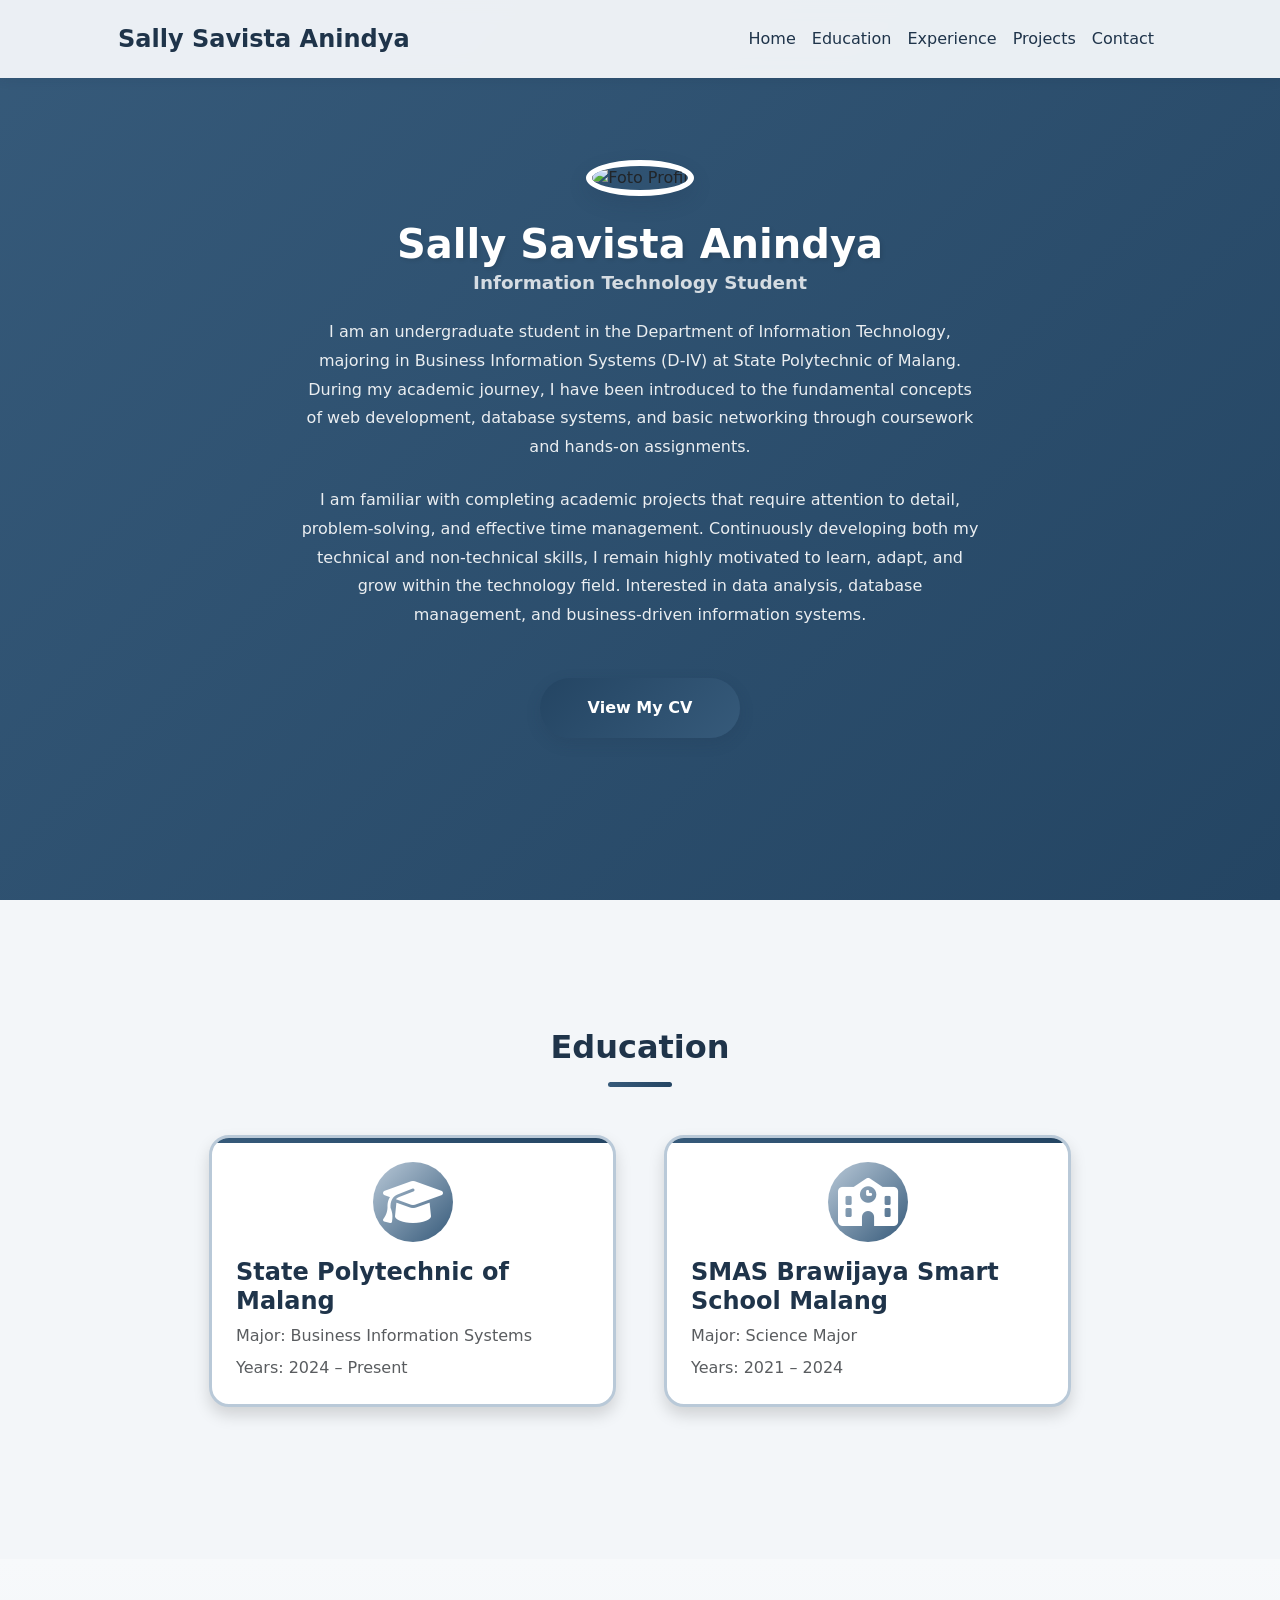
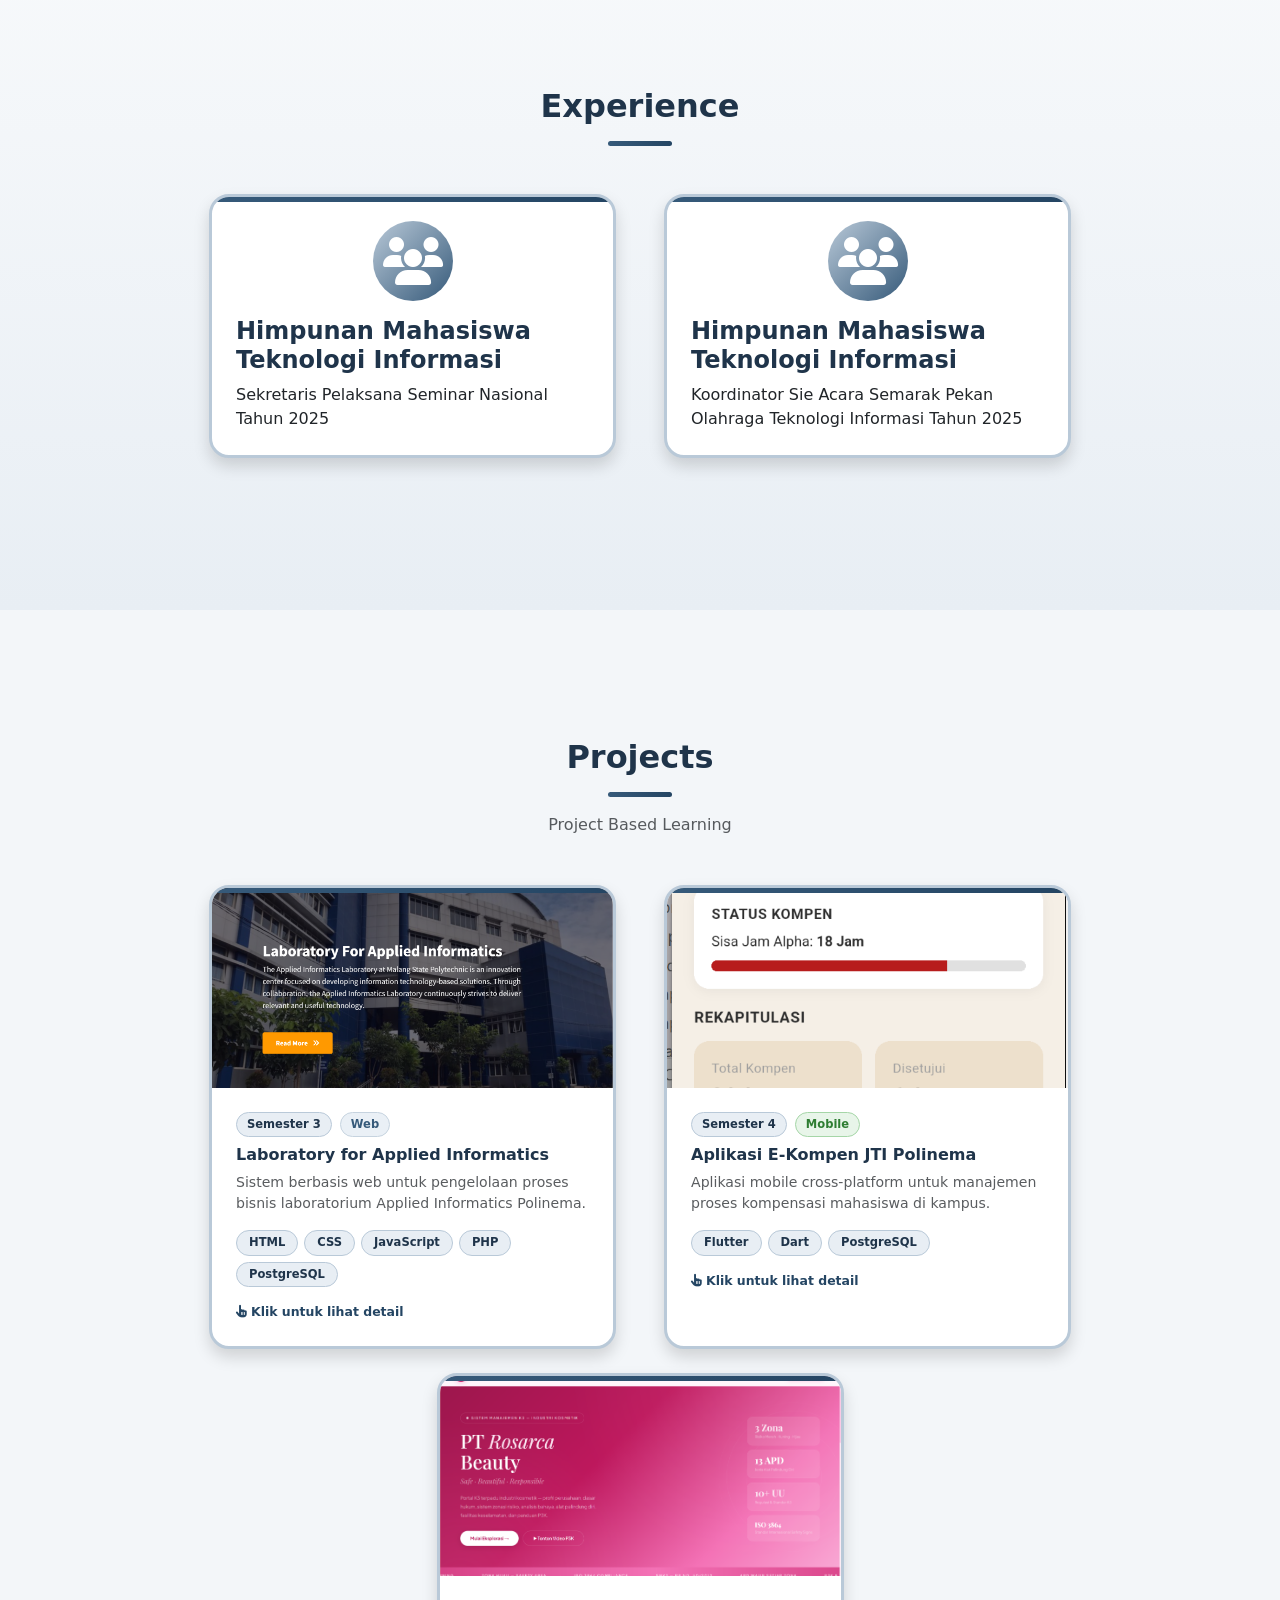
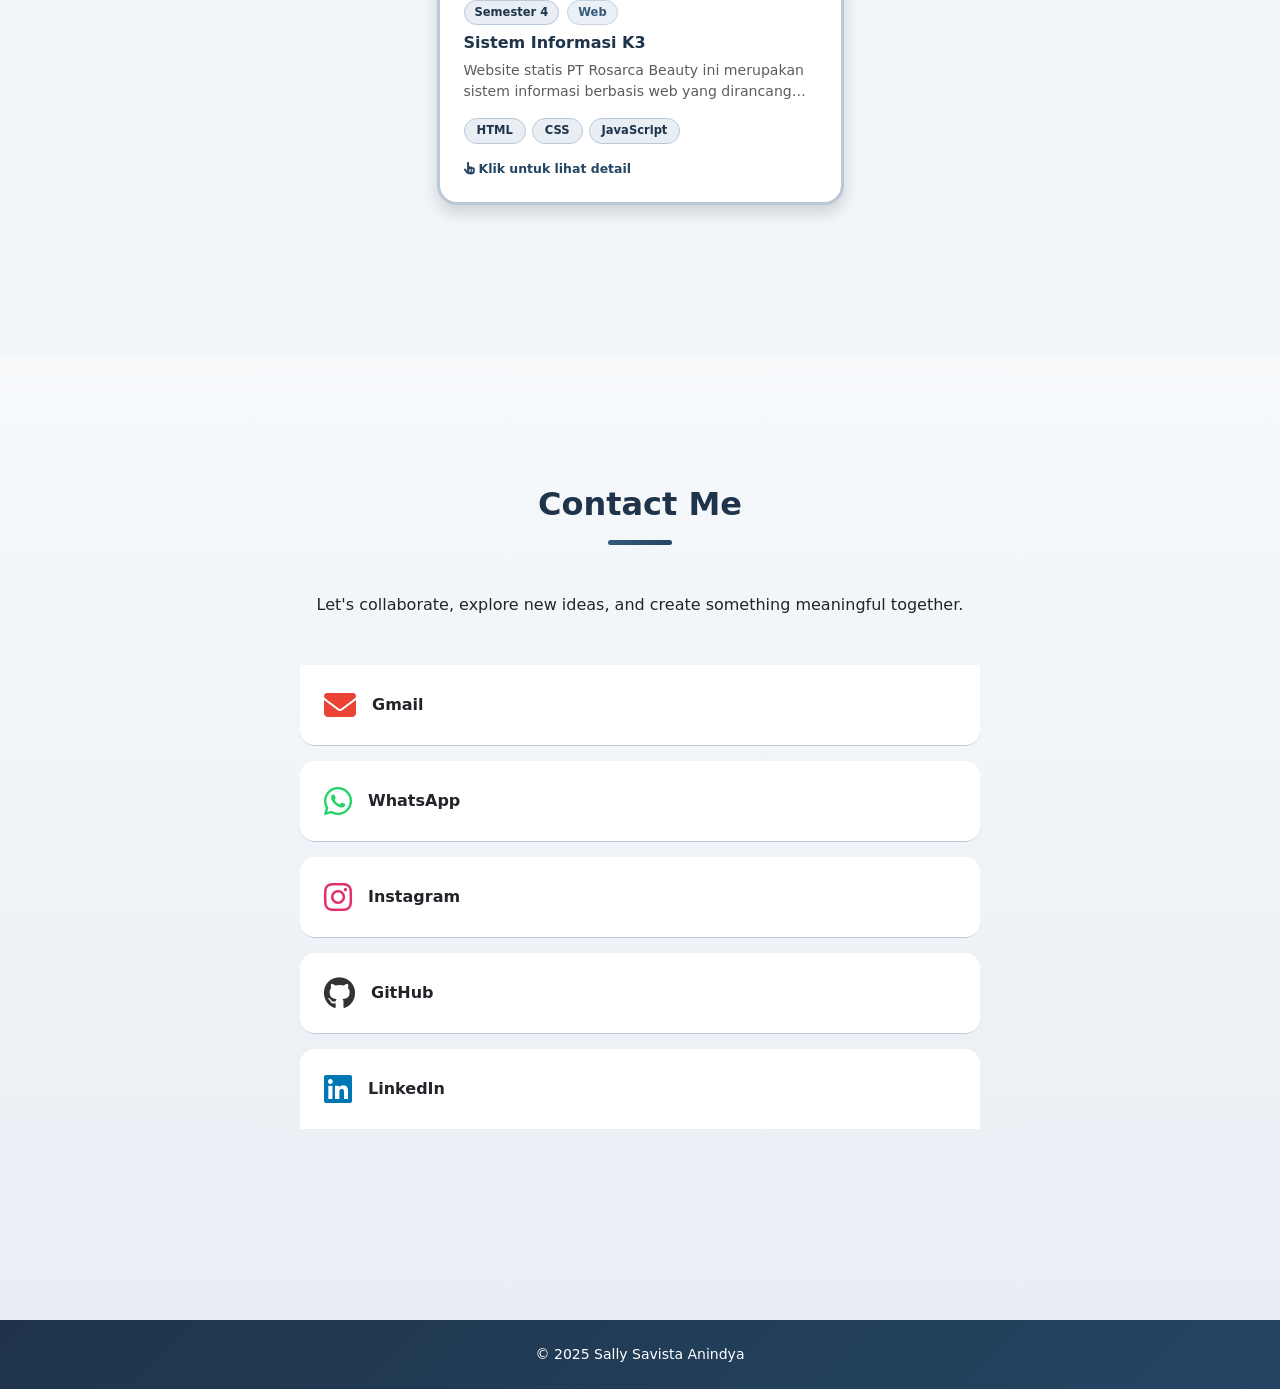
==== commit f5341297: "revisi" ====
--- a/index.html
+++ b/index.html
@@ -89,11 +89,10 @@
                 <div class="col-lg-5 col-md-6 mb-4">
                     <div class="card experience-card p-4 shadow h-100">
                         <div class="icon-wrapper mb-3">
-                            <i class="fas fa-store fa-3x"></i>
-                        </div>
-                        <h4 class="card-title">Family Business</h4>
-                        <h6 class="text-muted mb-3">Toy & Accessories Shop</h6>
-                        <p class="card-text">Sales Assistant</p>
+                            <i class="fas fa-users fa-3x"></i>
+                        </div>
+                        <h4 class="card-title">Himpunan Mahasiswa Teknologi Informasi</h4>
+                        <p class="card-text">Sekretaris Pelaksana Seminar Nasional Tahun 2025</p>
                     </div>
                 </div>
                 <div class="col-lg-5 col-md-6 mb-4">
@@ -101,9 +100,8 @@
                         <div class="icon-wrapper mb-3">
                             <i class="fas fa-users fa-3x"></i>
                         </div>
-                        <h4 class="card-title">Himpunan Mahasiswa</h4>
-                        <h6 class="text-muted mb-3">Teknologi Informasi</h6>
-                        <p class="card-text">Sekretaris Pelaksana Seminar Nasional Tahun 2025</p>
+                        <h4 class="card-title">Himpunan Mahasiswa Teknologi Informasi</h4>
+                        <p class="card-text">Koordinator Sie Acara Semarak Pekan Olahraga Teknologi Informasi Tahun 2025</p>
                     </div>
                 </div>
             </div>
--- a/style.css
+++ b/style.css
@@ -1,22 +1,21 @@
-/* ===========================
-   CSS VARIABLES – PINK AESTHETIC
-   =========================== */
+/* ===========================*
+*   CSS VARIABLES *
+*   =========================== */
 :root {
-    --primary: #FFB6C1;
-    --primary-dark: #FF69B4;
-    --primary-light: #FFC0CB;
-    --secondary-bg: #FFF0F5;
-    --dark: #8B4C6C;
-    --card-pink: #FFE4E9;
-}
-
-/* ===========================
-   NAVBAR
-   =========================== */
+    --primary: #365A7A;
+    --primary-dark: #244563;
+    --primary-light: #B9C9D8;
+    --secondary-bg: #F3F6F9;
+    --dark: #1F344A;
+    --card-pink: #E8EEF4;
+}
+/* ===========================*
+*   NAVBAR*
+*   =========================== */
 .navbar {
-    background: rgba(255, 182, 193, 0.95) !important;
+    background: rgba(243, 246, 249, 0.96) !important;
     backdrop-filter: blur(10px);
-    box-shadow: 0 2px 10px rgba(255, 105, 180, 0.2);
+    box-shadow: 0 2px 10px rgba(31, 52, 74, 0.12);
     transition: all 0.3s ease;
 }
 .navbar-brand {
@@ -43,10 +42,9 @@
 }
 .nav-link:hover::after { width: 80%; }
 .nav-link:hover { color: var(--primary-dark) !important; }
-
-/* ===========================
-   HERO / MASTHEAD
-   =========================== */
+/* ===========================*
+*   HERO / MASTHEAD*
+*   =========================== */
 .masthead {
     padding-top: 10rem;
     padding-bottom: 6rem;
@@ -79,27 +77,25 @@
     margin-left: auto;
     margin-right: auto;
 }
-
-/* ===========================
-   PROFILE IMAGE
-   =========================== */
+/* ===========================*
+*   PROFILE IMAGE*
+*   =========================== */
 .profile-img {
     width: 180px;
     height: 180px;
     border-radius: 50%;
     object-fit: cover;
     border: 6px solid white;
-    box-shadow: 0 8px 20px rgba(255, 105, 180, 0.3);
+    box-shadow: 0 8px 20px rgba(31, 52, 74, 0.16);
     transition: transform 0.3s ease, box-shadow 0.3s ease;
 }
 .profile-img:hover {
     transform: scale(1.07);
-    box-shadow: 0 12px 30px rgba(255, 105, 180, 0.5);
-}
-
-/* ===========================
-   BUTTON
-   =========================== */
+    box-shadow: 0 12px 30px rgba(31, 52, 74, 0.22);
+}
+/* ===========================*
+*   BUTTON*
+*   =========================== */
 .btn-primary {
     background: linear-gradient(135deg, var(--primary-dark), var(--primary));
     border: none;
@@ -108,38 +104,36 @@
     border-radius: 50px;
     color: white;
     transition: all 0.3s ease;
-    box-shadow: 0 5px 15px rgba(255, 105, 180, 0.3);
+    box-shadow: 0 5px 15px rgba(31, 52, 74, 0.16);
 }
 .btn-primary:hover {
     background: linear-gradient(135deg, var(--dark), var(--primary-dark));
     transform: translateY(-3px);
-    box-shadow: 0 8px 25px rgba(255, 105, 180, 0.5);
+    box-shadow: 0 8px 25px rgba(31, 52, 74, 0.22);
     color: white;
 }
 .btn-xl {
     font-size: 1rem;
     padding: 18px 48px;
 }
-
-/* ===========================
-   SECTIONS
-   =========================== */
+/* ===========================*
+*   SECTIONS*
+*   =========================== */
 .page-section {
     padding: 8rem 0;
     background-color: var(--secondary-bg);
 }
 .bg-light {
-    background: linear-gradient(to bottom, #FFF5F7 0%, #FFE4E9 100%) !important;
+    background: linear-gradient(to bottom, #F7F9FB 0%, #E8EEF4 100%) !important;
 }
 .page-section h2 {
     color: var(--dark);
     font-weight: 700;
     margin-bottom: 1rem;
 }
-
-/* ===========================
-   DIVIDER
-   =========================== */
+/* ===========================*
+*   DIVIDER*
+*   =========================== */
 .divider {
     max-width: 4rem;
     height: 0.3rem;
@@ -150,11 +144,10 @@
     border: none;
     border-radius: 10px;
 }
-
-/* ===========================
-   EDUCATION & EXPERIENCE CARDS
-   (hover only, no click effect)
-   =========================== */
+/* ===========================*
+*   EDUCATION & EXPERIENCE CARDS*
+*   (hover only, no click effect)*
+*   =========================== */
 .education-card,
 .experience-card {
     background: white;
@@ -175,7 +168,7 @@
 .education-card:hover,
 .experience-card:hover {
     transform: translateY(-6px);
-    box-shadow: 0 12px 30px rgba(255, 105, 180, 0.25);
+    box-shadow: 0 12px 30px rgba(31, 52, 74, 0.16);
     border-color: var(--primary-dark);
 }
 .education-card .card-title,
@@ -183,10 +176,9 @@
     color: var(--dark);
     font-weight: 700;
 }
-
-/* ===========================
-   ICON WRAPPER
-   =========================== */
+/* ===========================*
+*   ICON WRAPPER*
+*   =========================== */
 .icon-wrapper {
     width: 80px;
     height: 80px;
@@ -203,10 +195,9 @@
     background: linear-gradient(135deg, var(--primary-dark), var(--primary));
 }
 .icon-wrapper i { color: white; }
-
-/* ===========================
-   PROJECT CARDS
-   =========================== */
+/* ===========================*
+*   PROJECT CARDS*
+*   =========================== */
 .project-card {
     background: white;
     border-radius: 20px;
@@ -226,10 +217,9 @@
 }
 .project-card:hover {
     transform: translateY(-6px);
-    box-shadow: 0 12px 30px rgba(255, 105, 180, 0.3);
+    box-shadow: 0 12px 30px rgba(31, 52, 74, 0.16);
     border-color: var(--primary-dark);
 }
-
 /* Bounce saat klik */
 .project-card.bounce {
     animation: cardBounce 0.4s cubic-bezier(0.36, 0.07, 0.19, 0.97) both;
@@ -241,7 +231,6 @@
     75%  { transform: scale(1.03); }
     100% { transform: scale(1); }
 }
-
 /* Preview image */
 .project-preview {
     width: 100%;
@@ -258,7 +247,6 @@
 .project-card:hover .project-img {
     transform: scale(1.05);
 }
-
 /* Card text */
 .project-card .card-title {
     color: var(--dark);
@@ -278,10 +266,9 @@
     color: var(--primary-dark);
     font-weight: 600;
 }
-
-/* ===========================
-   BADGES
-   =========================== */
+/* ===========================*
+*   BADGES*
+*   =========================== */
 .badge-semester {
     background: var(--card-pink);
     color: var(--dark);
@@ -300,19 +287,18 @@
     white-space: nowrap;
 }
 .badge-type.web {
-    background: #e8f4fd;
-    color: #1a73e8;
-    border: 1.5px solid #b3d4f5;
+    background: #EAF0F6;
+    color: #365A7A;
+    border: 1.5px solid #C6D3DF;
 }
 .badge-type.mobile {
     background: #e8f5e9;
     color: #2e7d32;
     border: 1.5px solid #a5d6a7;
 }
-
-/* ===========================
-   TECH TAGS
-   =========================== */
+/* ===========================*
+*   TECH TAGS*
+*   =========================== */
 .tech-stack {
     display: flex;
     flex-wrap: wrap;
@@ -327,10 +313,9 @@
     border-radius: 20px;
     border: 1.5px solid var(--primary-light);
 }
-
-/* ===========================
-   CONTACT
-   =========================== */
+/* ===========================*
+*   CONTACT*
+*   =========================== */
 .contact-item {
     padding: 1.5rem;
     margin-bottom: 15px;
@@ -345,20 +330,18 @@
 .contact-item:hover {
     background: linear-gradient(to right, var(--card-pink), white);
     transform: translateX(10px);
-    box-shadow: 0 8px 20px rgba(255, 105, 180, 0.3);
+    box-shadow: 0 8px 20px rgba(31, 52, 74, 0.16);
     border-color: var(--primary-dark);
 }
-
-/* ===========================
-   FOOTER
-   =========================== */
+/* ===========================*
+*   FOOTER*
+*   =========================== */
 footer {
     background: linear-gradient(135deg, var(--dark), var(--primary-dark)) !important;
 }
-
-/* ===========================
-   PROJECT MODAL
-   =========================== */
+/* ===========================*
+*   PROJECT MODAL*
+*   =========================== */
 .project-modal-overlay {
     display: none;
     position: fixed;
@@ -373,7 +356,6 @@
 .project-modal-overlay.active {
     display: flex;
 }
-
 /* Animasi pop masuk */
 .project-modal-box {
     background: white;
@@ -383,7 +365,7 @@
     max-height: 88vh;
     overflow-y: auto;
     position: relative;
-    box-shadow: 0 20px 60px rgba(255, 105, 180, 0.35);
+    box-shadow: 0 20px 60px rgba(31, 52, 74, 0.18);
     border: 3px solid var(--primary-light);
     animation: modalPop 0.35s cubic-bezier(0.34, 1.56, 0.64, 1) both;
 }
@@ -391,7 +373,6 @@
     from { opacity: 0; transform: scale(0.8) translateY(30px); }
     to   { opacity: 1; transform: scale(1) translateY(0); }
 }
-
 .modal-close-btn {
     position: absolute;
     top: 14px;
@@ -416,7 +397,6 @@
     border-color: var(--primary-dark);
     transform: scale(1.1);
 }
-
 .modal-img-wrap {
     width: 100%;
     height: 240px;
@@ -429,11 +409,9 @@
     height: 100%;
     object-fit: cover;
 }
-
 .modal-body-content {
     padding: 1.75rem;
 }
-
 .modal-project-title {
     color: var(--dark);
     font-weight: 700;
@@ -446,10 +424,9 @@
     line-height: 1.75;
     margin-bottom: 1rem;
 }
-
-/* ===========================
-   RESPONSIVE
-   =========================== */
+/* ===========================*
+*   RESPONSIVE*
+*   =========================== */
 @media (max-width: 991px) {
     .masthead { padding-top: 8rem; padding-bottom: 5rem; min-height: auto; }
     .masthead h2 { font-size: 1.6rem; }
@@ -480,4 +457,4 @@
 @media (min-width: 992px) {
     .masthead { min-height: 100vh; padding-top: 10rem; padding-bottom: 0; }
     .masthead h2 { font-size: 2.5rem; }
-}+}
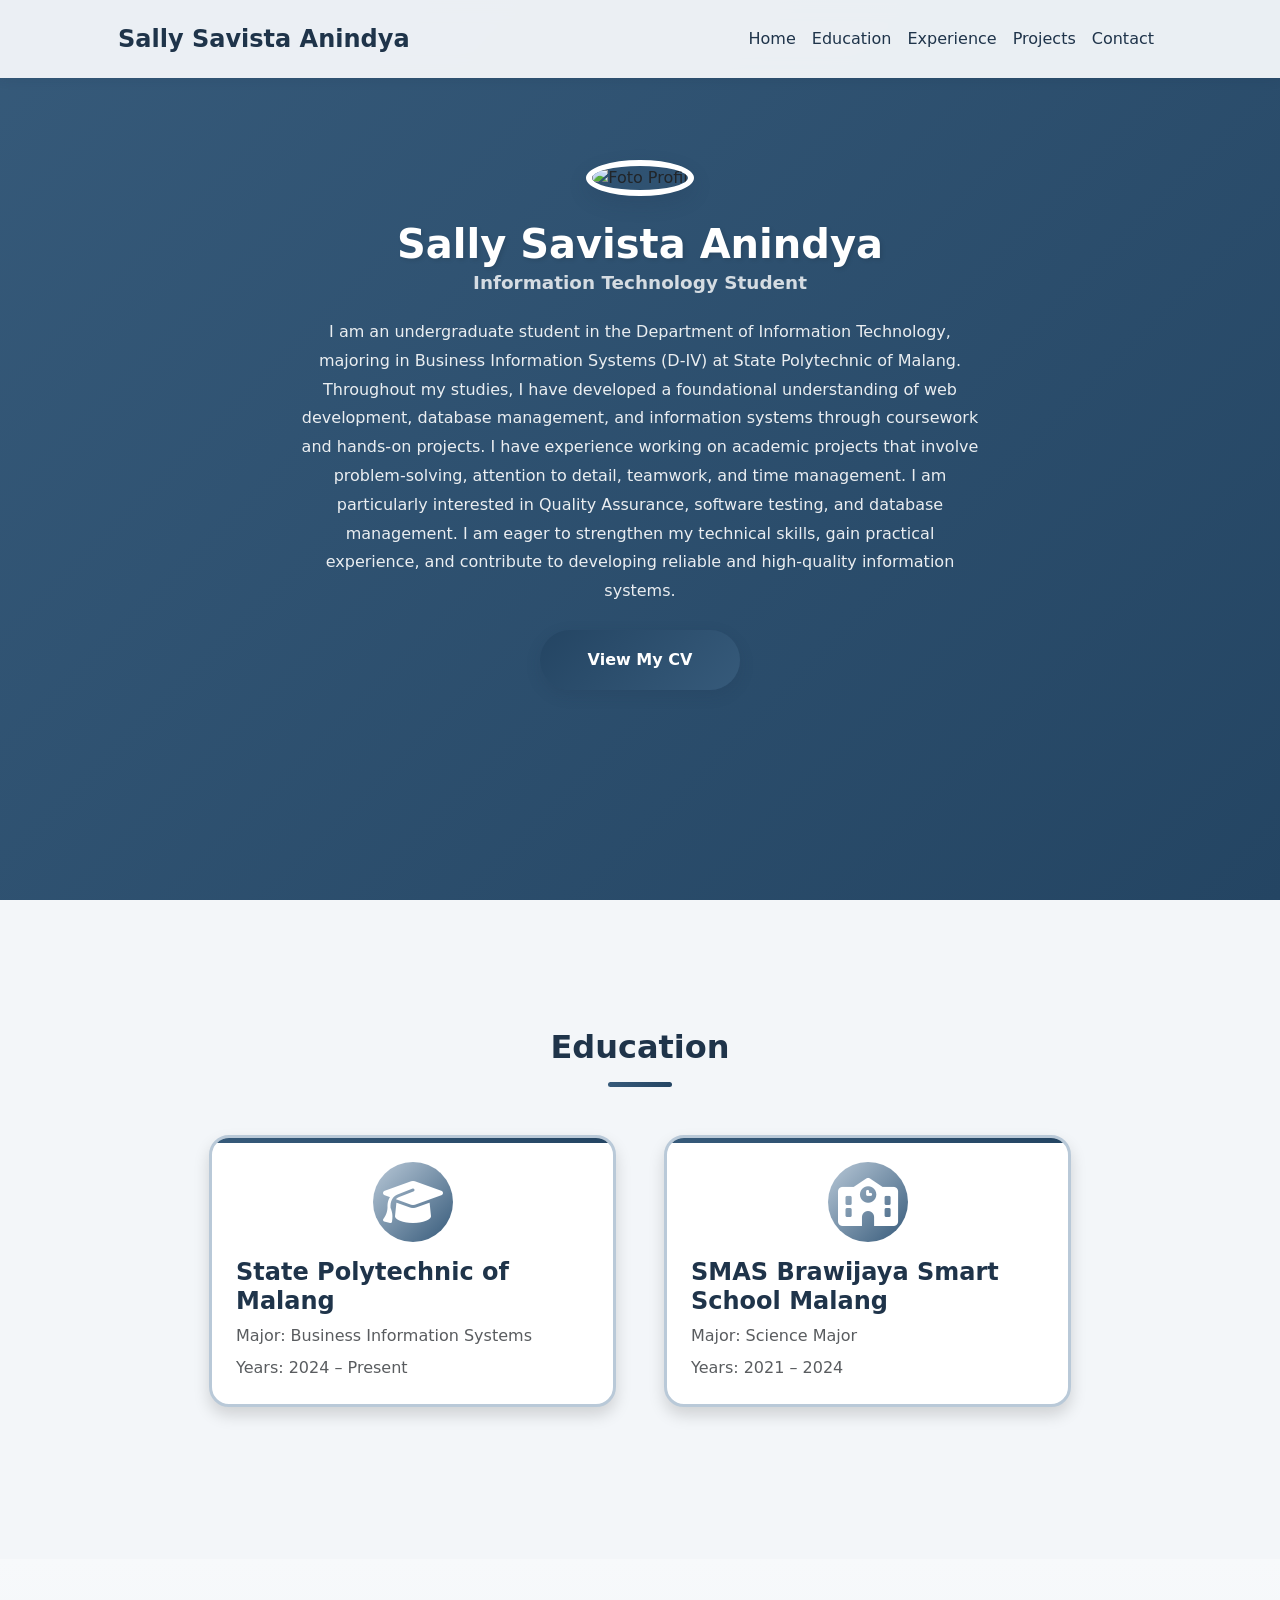
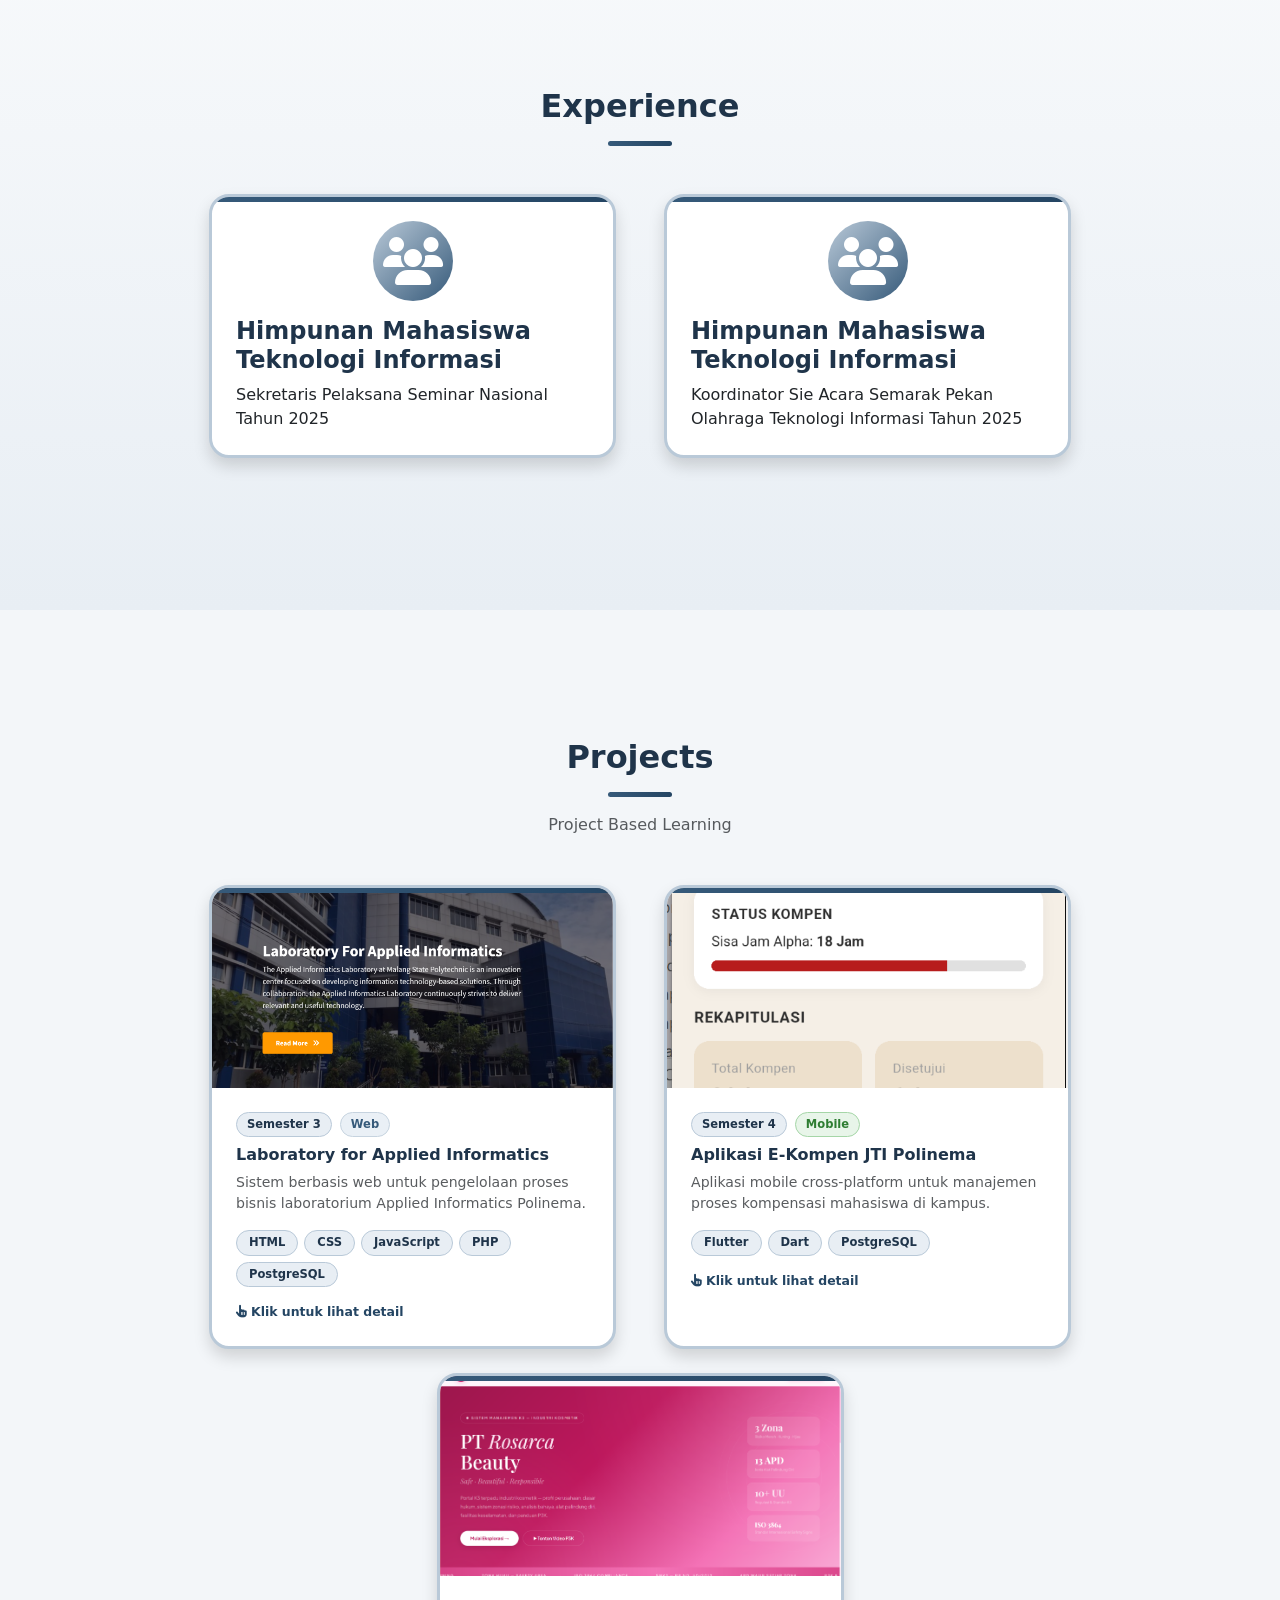
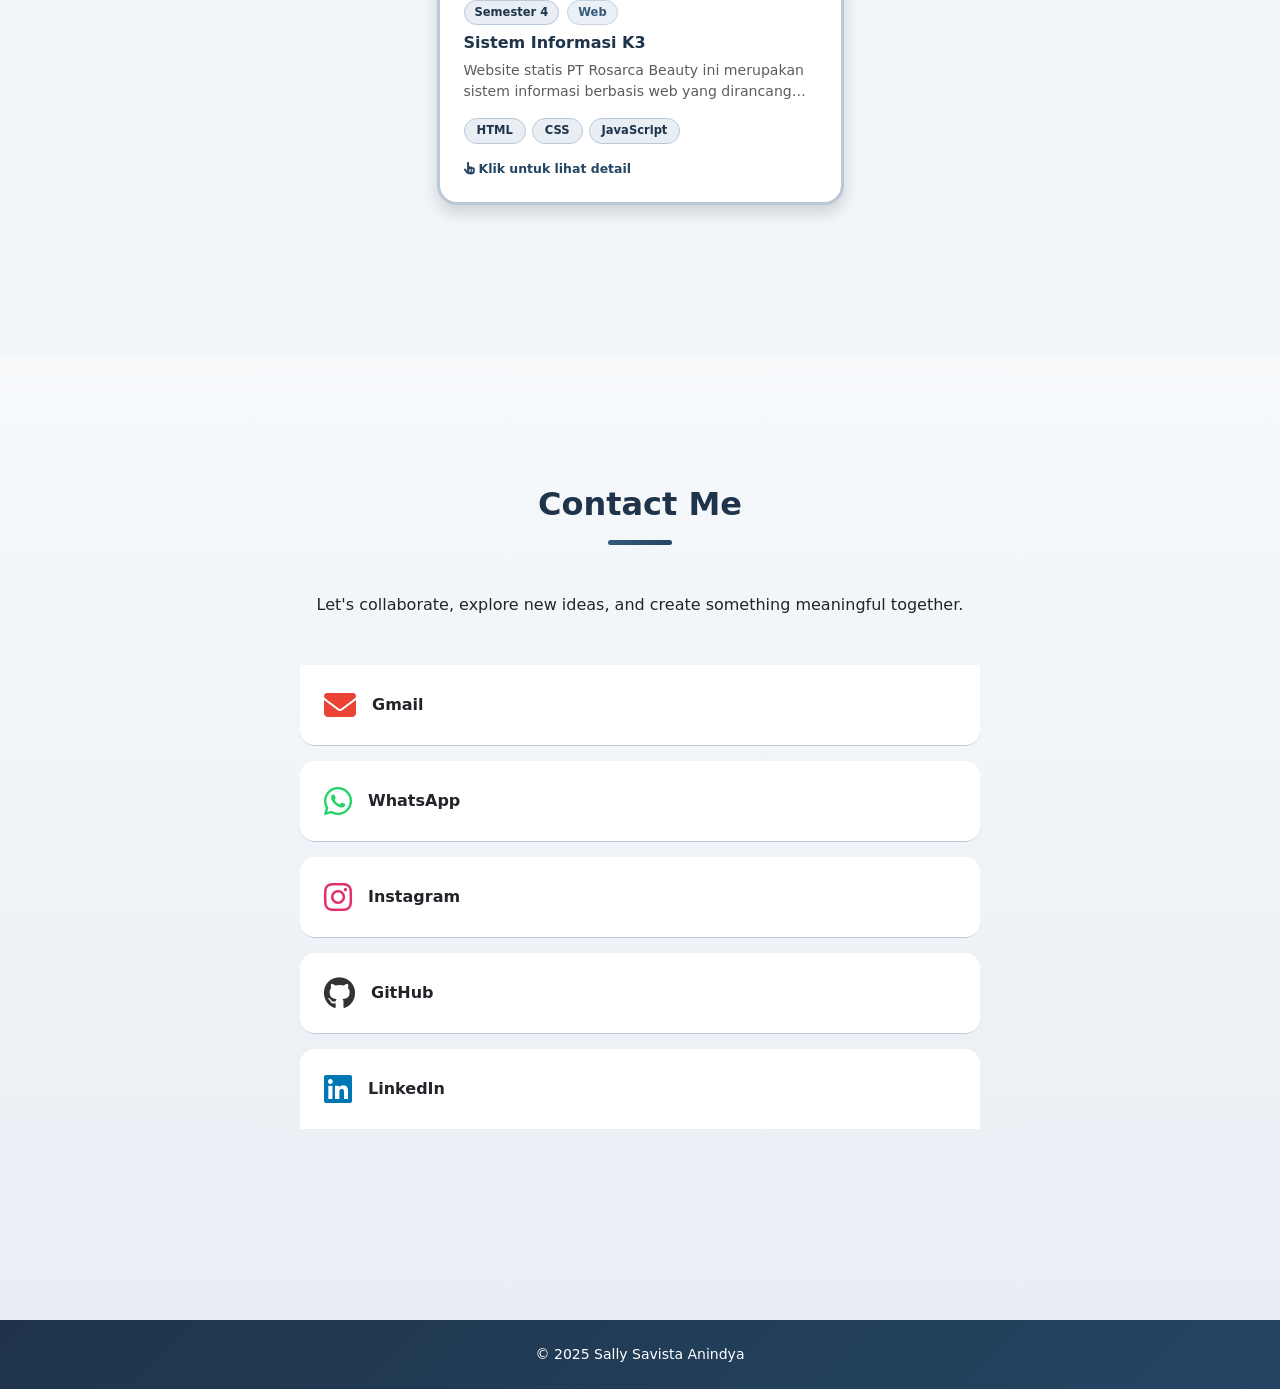
==== commit 91aac891: "revisi" ====
--- a/index.html
+++ b/index.html
@@ -39,11 +39,8 @@
                     <h2 class="text-white mb-1">Sally Savista Anindya</h2>
                     <h3 class="text-white-50 fw-semibold mb-4">Information Technology Student</h3>
                     <p class="text-white-75 mb-4 mx-auto">
-                        I am an undergraduate student in the Department of Information Technology, majoring in Business Information Systems (D-IV) at State Polytechnic of Malang. During my academic journey, I have been introduced to the fundamental concepts of web development, database systems, and basic networking through coursework and hands-on assignments.
-                    </p>
-                    <p class="text-white-75 mb-5 mx-auto">
-                        I am familiar with completing academic projects that require attention to detail, problem-solving, and effective time management. Continuously developing both my technical and non-technical skills, I remain highly motivated to learn, adapt, and grow within the technology field. Interested in data analysis, database management, and business-driven information systems.
-                    </p>
+                        I am an undergraduate student in the Department of Information Technology, majoring in Business Information Systems (D-IV) at State Polytechnic of Malang. Throughout my studies, I have developed a foundational understanding of web development, database management, and information systems through coursework and hands-on projects. I have experience working on academic projects that involve problem-solving, attention to detail, teamwork, and time management. I am particularly interested in Quality Assurance, software testing, and database management. I am eager to strengthen my technical skills, gain practical experience, and contribute to developing reliable and high-quality information systems.</p>
+                    
                     <a class="btn btn-primary btn-xl" href="mycv.pdf" target="_blank">View My CV</a>
                 </div>
             </div>
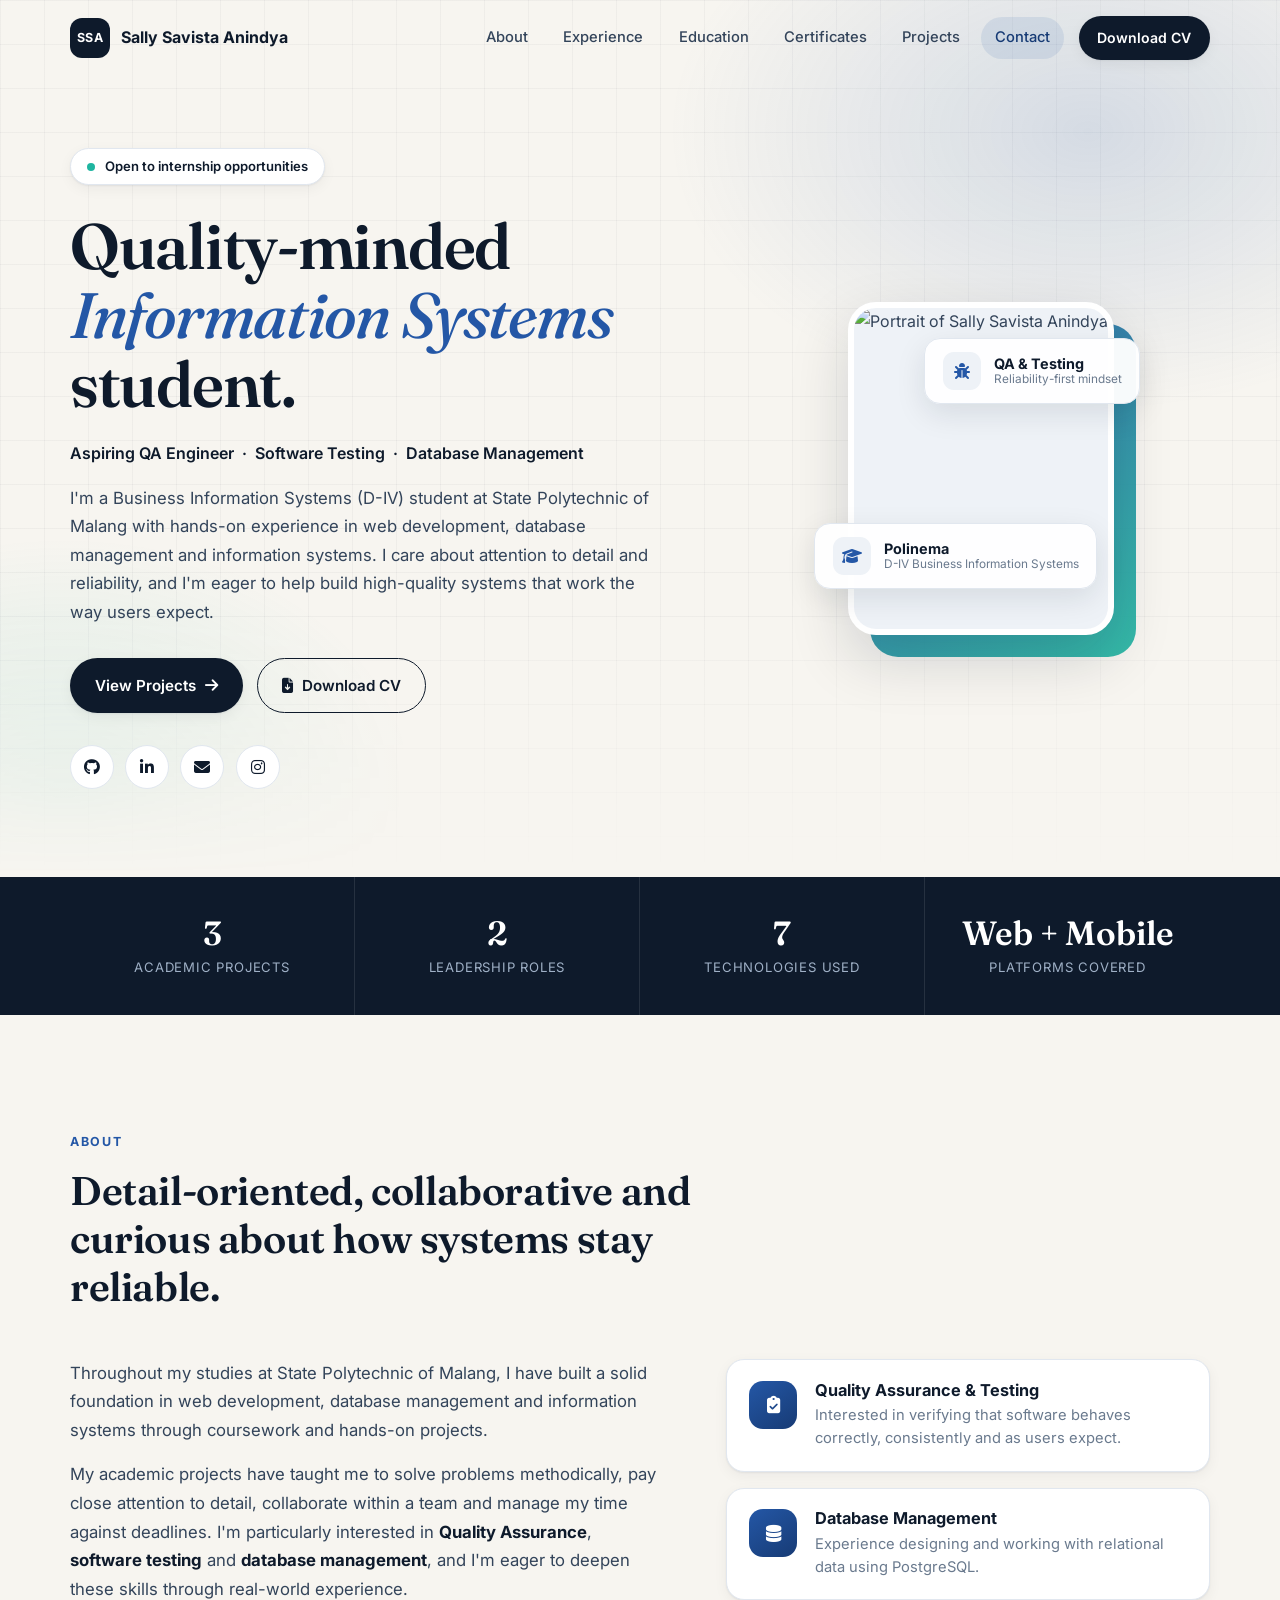
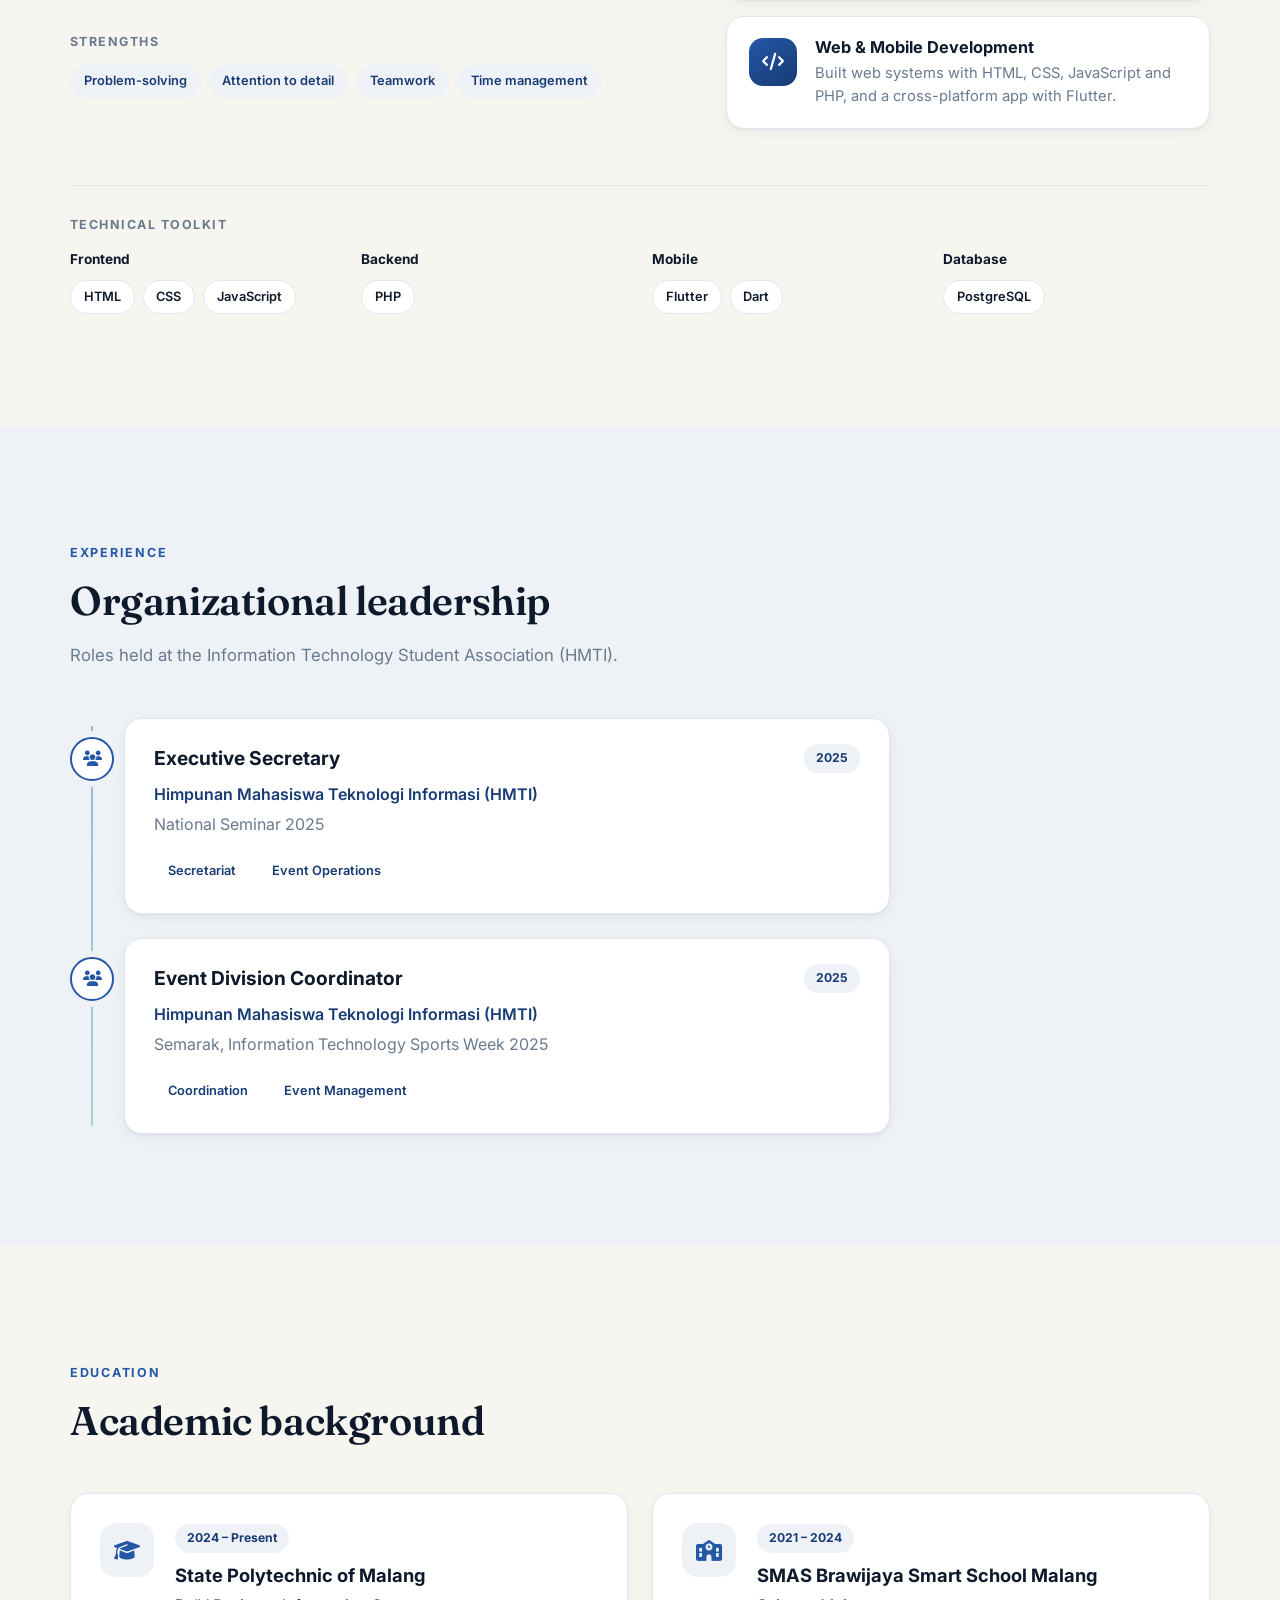
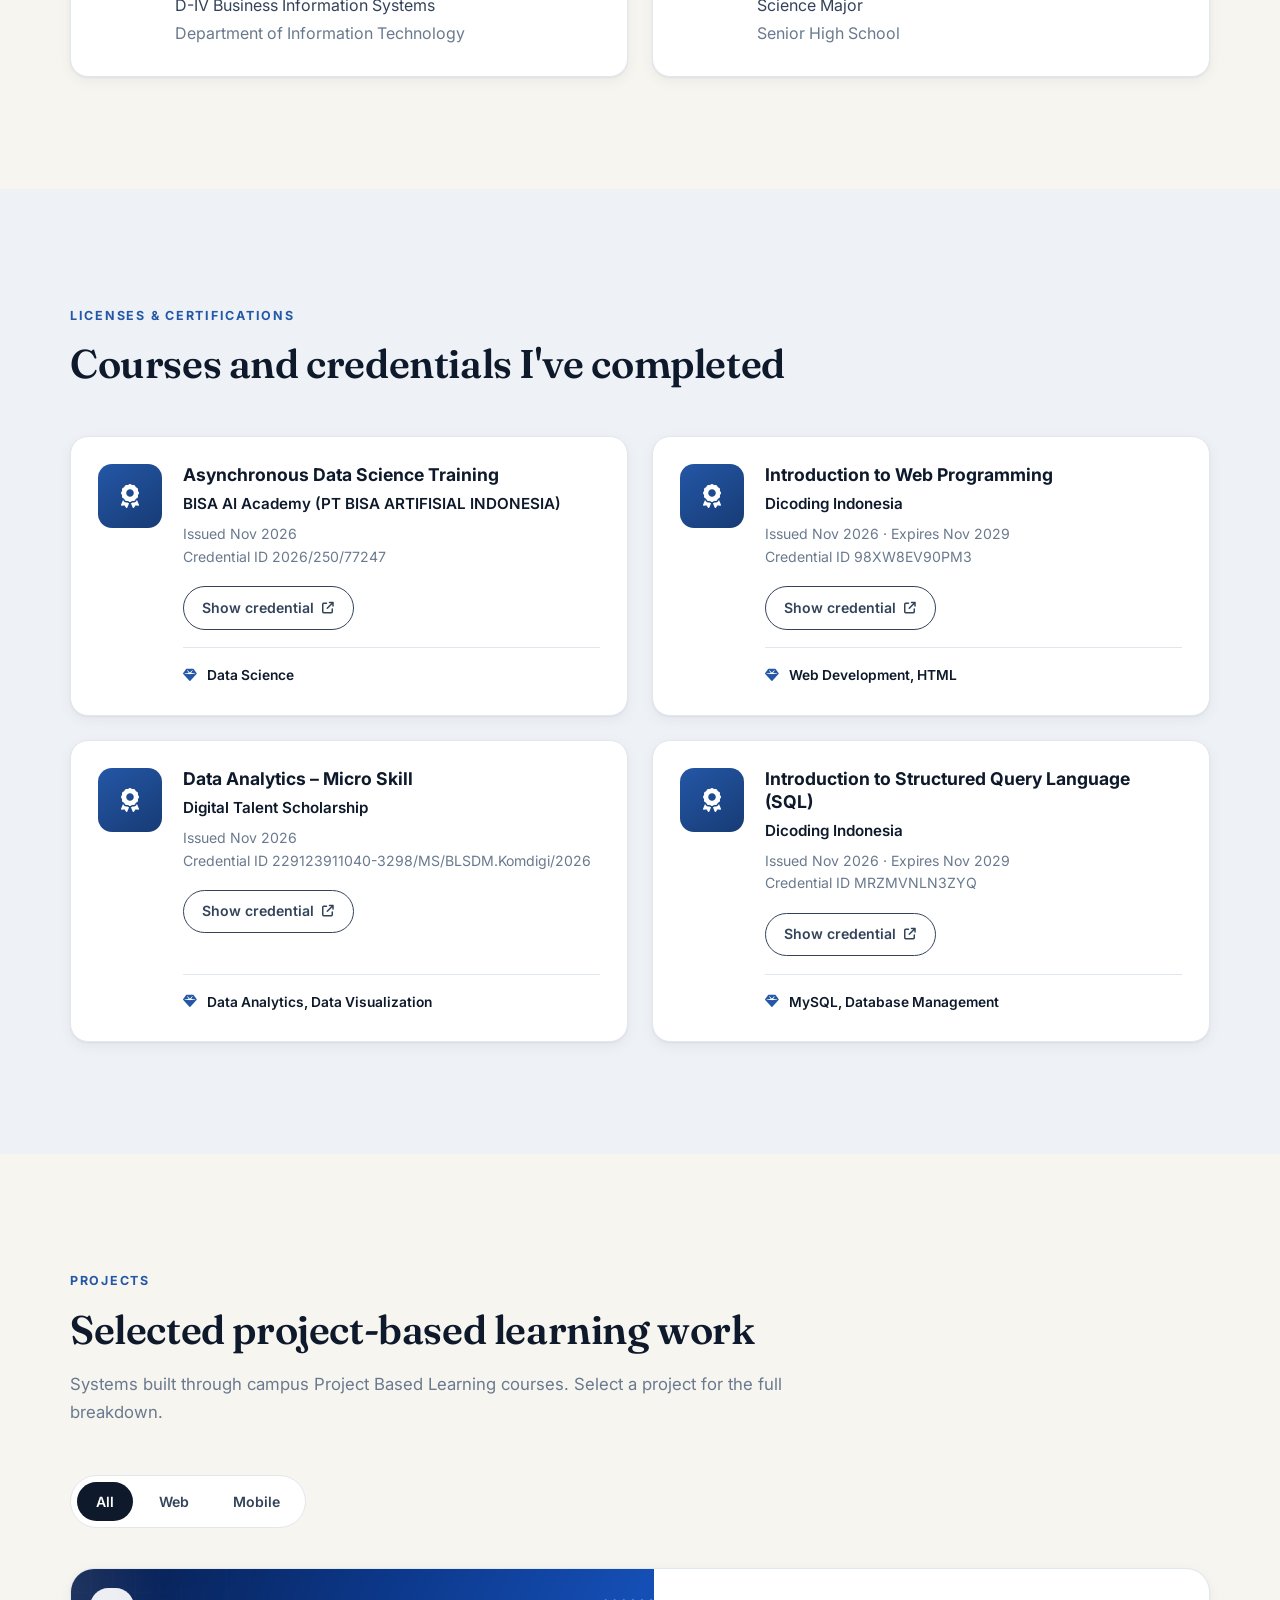
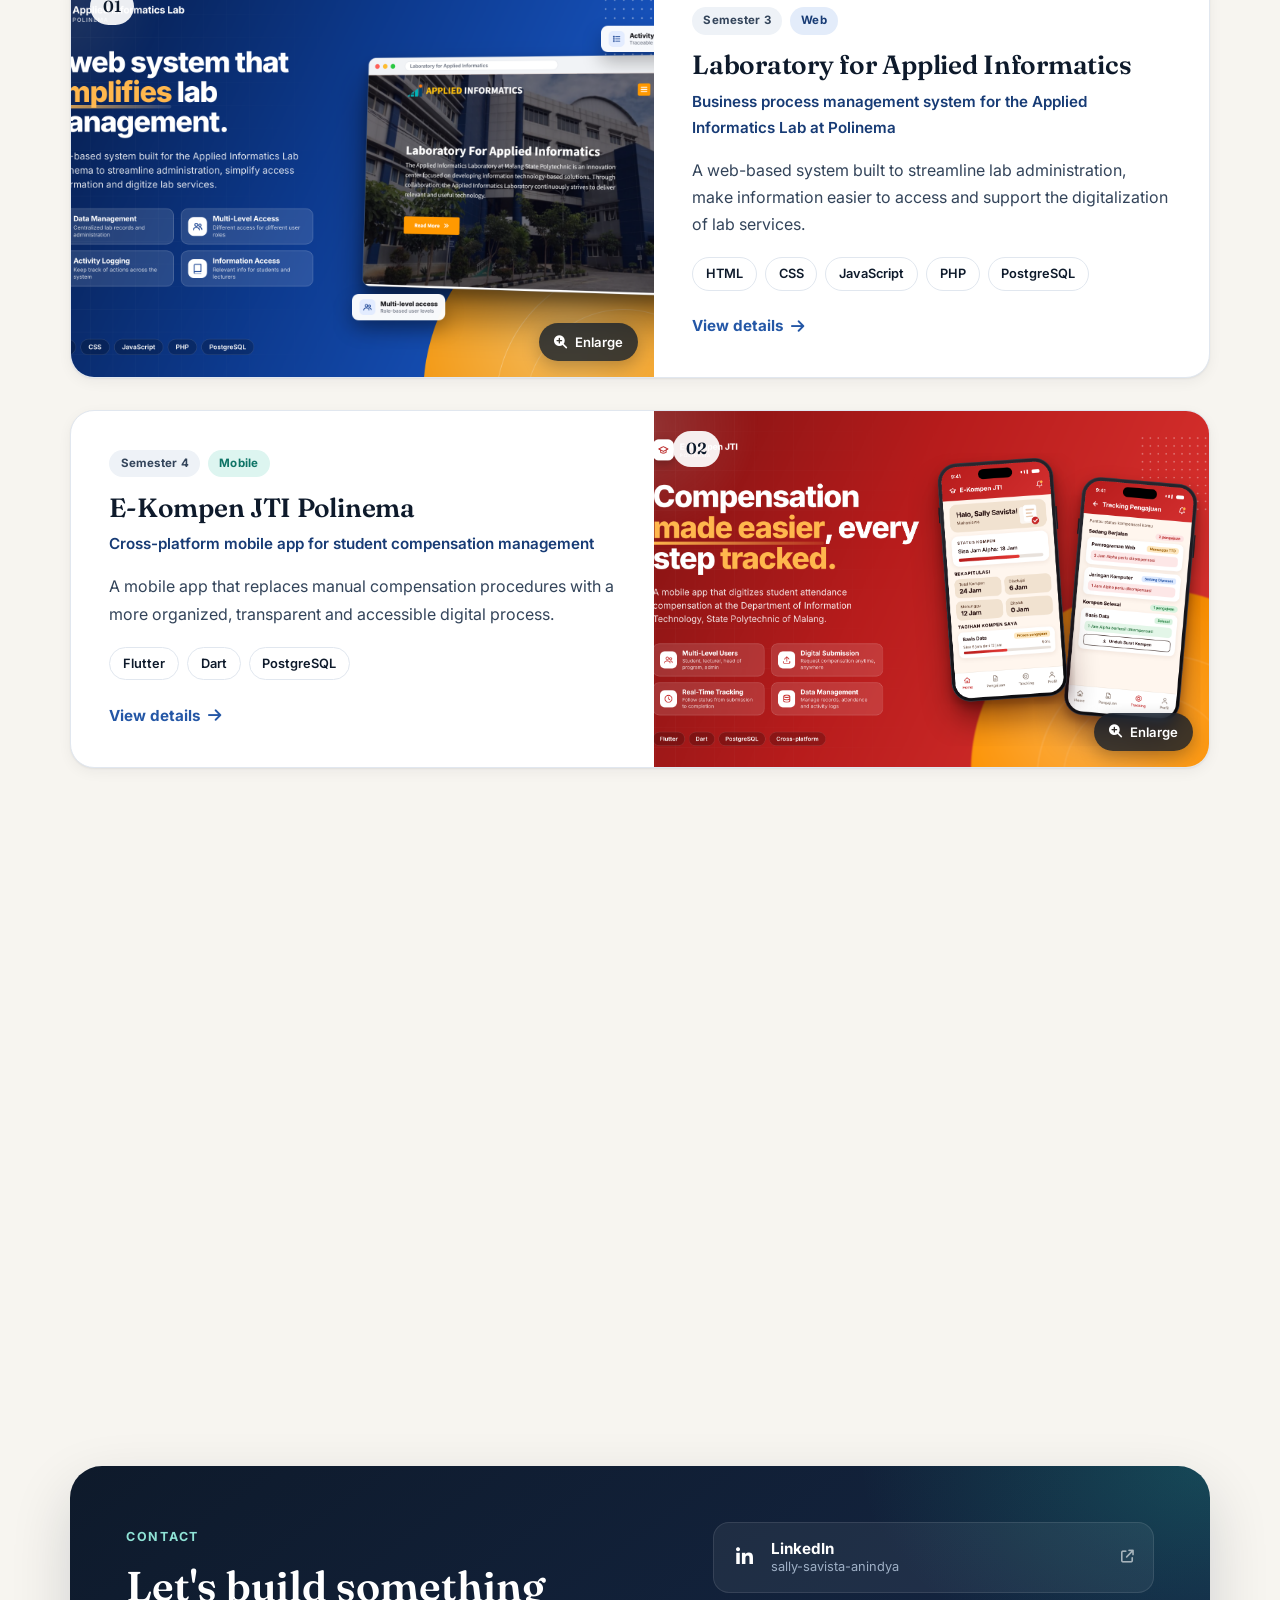
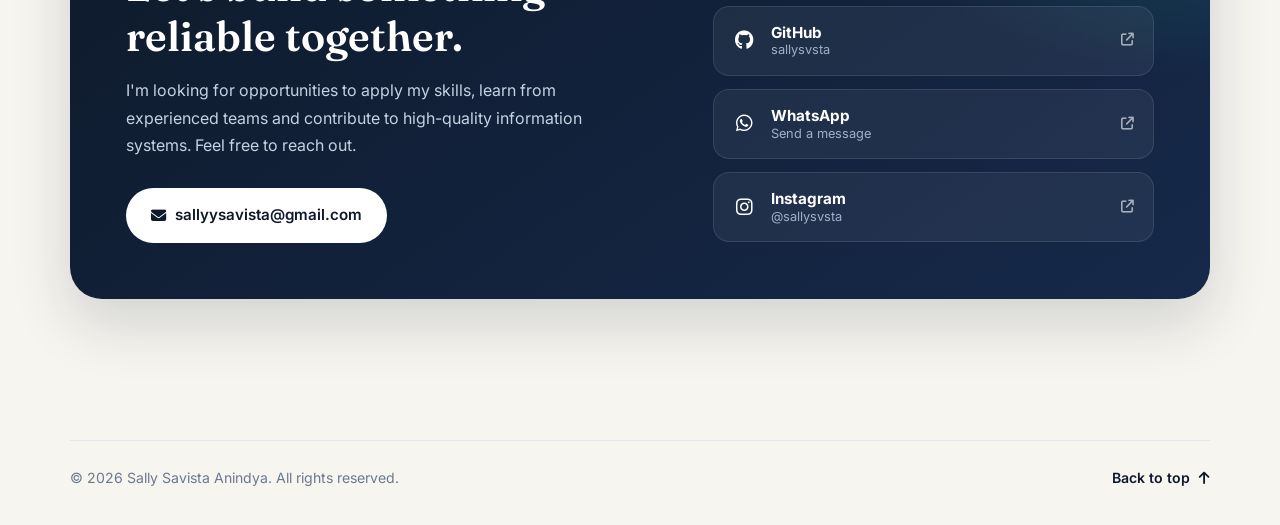
==== commit 664d6194: "revisi" ====
--- a/index.html
+++ b/index.html
@@ -1,278 +1,560 @@
 <!DOCTYPE html>
-<html lang="id">
+<html lang="en">
 <head>
     <meta charset="UTF-8">
     <meta name="viewport" content="width=device-width, initial-scale=1.0">
-    <title>Sally Savista Anindya</title>
-    <link href="https://cdn.jsdelivr.net/npm/bootstrap@5.3.3/dist/css/bootstrap.min.css" rel="stylesheet">
+    <title>Sally Savista Anindya | Information Systems Student · QA & Database</title>
+    <meta name="description" content="Portfolio of Sally Savista Anindya, a Business Information Systems (D-IV) student at State Polytechnic of Malang with a focus on Quality Assurance, software testing and database management.">
+    <meta property="og:title" content="Sally Savista Anindya | Portfolio">
+    <meta property="og:description" content="Business Information Systems student focused on Quality Assurance, software testing and database management.">
+    <meta property="og:type" content="website">
+    <link rel="preconnect" href="https://fonts.googleapis.com">
+    <link rel="preconnect" href="https://fonts.gstatic.com" crossorigin>
+    <link href="https://fonts.googleapis.com/css2?family=Fraunces:ital,opsz,wght@0,9..144,500;0,9..144,600;1,9..144,500&family=Inter:wght@400;500;600;700&display=swap" rel="stylesheet">
     <link rel="stylesheet" href="https://cdnjs.cloudflare.com/ajax/libs/font-awesome/6.5.2/css/all.min.css">
     <link rel="stylesheet" href="style.css">
 </head>
-<body data-bs-spy="scroll" data-bs-target="#mainNav" data-bs-offset="50">
-
-    <!-- NAVBAR -->
-    <nav class="navbar navbar-expand-lg navbar-light fixed-top py-3" id="mainNav">
-        <div class="container px-4 px-lg-5">
-            <a class="navbar-brand" href="#home">Sally Savista Anindya</a>
-            <button class="navbar-toggler" type="button" data-bs-toggle="collapse" data-bs-target="#navbarResponsive"
-                    aria-controls="navbarResponsive" aria-expanded="false" aria-label="Toggle navigation">
-                <span class="navbar-toggler-icon"></span>
+<body>
+
+    <!-- HEADER -->
+    <header class="site-header" id="siteHeader">
+        <div class="container header-inner">
+            <a class="brand" href="#home" aria-label="Sally Savista Anindya, back to top">
+                <span class="brand-mark">SSA</span>
+                <span class="brand-name">Sally Savista Anindya</span>
+            </a>
+
+            <nav class="main-nav" id="mainNav" aria-label="Primary">
+                <a class="nav-link" href="#about">About</a>
+                <a class="nav-link" href="#experience">Experience</a>
+                <a class="nav-link" href="#education">Education</a>
+                <a class="nav-link" href="#certifications">Certificates</a>
+                <a class="nav-link" href="#projects">Projects</a>
+                <a class="nav-link" href="#contact">Contact</a>
+                <a class="btn btn-sm btn-solid nav-cta" href="mycv.pdf" target="_blank" rel="noopener">Download CV</a>
+            </nav>
+
+            <button class="nav-toggle" id="navToggle" aria-label="Toggle navigation" aria-expanded="false" aria-controls="mainNav">
+                <span></span><span></span><span></span>
             </button>
-            <div class="collapse navbar-collapse" id="navbarResponsive">
-                <ul class="navbar-nav ms-auto my-2 my-lg-0">
-                    <li class="nav-item"><a class="nav-link" href="#home">Home</a></li>
-                    <li class="nav-item"><a class="nav-link" href="#education">Education</a></li>
-                    <li class="nav-item"><a class="nav-link" href="#experience">Experience</a></li>
-                    <li class="nav-item"><a class="nav-link" href="#projects">Projects</a></li>
-                    <li class="nav-item"><a class="nav-link" href="#contact">Contact</a></li>
-                </ul>
-            </div>
-        </div>
-    </nav>
-
-    <!-- HOME -->
-    <header class="masthead" id="home">
-        <div class="container px-4 px-lg-5 h-100">
-            <div class="row gx-4 gx-lg-5 h-100 align-items-center justify-content-center text-center">
-                <div class="col-lg-8 fade-in-hero">
-                    <img src="pasfoto.jpg" alt="Foto Profil" class="profile-img mb-4">
-                    <h2 class="text-white mb-1">Sally Savista Anindya</h2>
-                    <h3 class="text-white-50 fw-semibold mb-4">Information Technology Student</h3>
-                    <p class="text-white-75 mb-4 mx-auto">
-                        I am an undergraduate student in the Department of Information Technology, majoring in Business Information Systems (D-IV) at State Polytechnic of Malang. Throughout my studies, I have developed a foundational understanding of web development, database management, and information systems through coursework and hands-on projects. I have experience working on academic projects that involve problem-solving, attention to detail, teamwork, and time management. I am particularly interested in Quality Assurance, software testing, and database management. I am eager to strengthen my technical skills, gain practical experience, and contribute to developing reliable and high-quality information systems.</p>
-                    
-                    <a class="btn btn-primary btn-xl" href="mycv.pdf" target="_blank">View My CV</a>
-                </div>
-            </div>
         </div>
     </header>
 
-    <!-- EDUCATION -->
-    <section class="page-section" id="education">
-        <div class="container px-4 px-lg-5">
-            <h2 class="text-center mt-0">Education</h2>
-            <hr class="divider mb-5">
-            <div class="row gx-4 gx-lg-5 justify-content-center">
-                <div class="col-lg-5 col-md-6 mb-4">
-                    <div class="card education-card p-4 shadow h-100">
-                        <div class="icon-wrapper mb-3">
-                            <i class="fas fa-graduation-cap fa-3x"></i>
-                        </div>
-                        <h4 class="card-title">State Polytechnic of Malang</h4>
-                        <p class="card-text text-muted mb-2">Major: Business Information Systems</p>
-                        <p class="card-text text-muted">Years: 2024 – Present</p>
-                    </div>
-                </div>
-                <div class="col-lg-5 col-md-6 mb-4">
-                    <div class="card education-card p-4 shadow h-100">
-                        <div class="icon-wrapper mb-3">
-                            <i class="fas fa-school fa-3x"></i>
-                        </div>
-                        <h4 class="card-title">SMAS Brawijaya Smart School Malang</h4>
-                        <p class="card-text text-muted mb-2">Major: Science Major</p>
-                        <p class="card-text text-muted">Years: 2021 – 2024</p>
-                    </div>
-                </div>
-            </div>
-        </div>
-    </section>
-
-    <!-- EXPERIENCE -->
-    <section class="page-section bg-light" id="experience">
-        <div class="container px-4 px-lg-5">
-            <h2 class="text-center mt-0">Experience</h2>
-            <hr class="divider mb-5">
-            <div class="row gx-4 gx-lg-5 justify-content-center">
-                <div class="col-lg-5 col-md-6 mb-4">
-                    <div class="card experience-card p-4 shadow h-100">
-                        <div class="icon-wrapper mb-3">
-                            <i class="fas fa-users fa-3x"></i>
-                        </div>
-                        <h4 class="card-title">Himpunan Mahasiswa Teknologi Informasi</h4>
-                        <p class="card-text">Sekretaris Pelaksana Seminar Nasional Tahun 2025</p>
-                    </div>
-                </div>
-                <div class="col-lg-5 col-md-6 mb-4">
-                    <div class="card experience-card p-4 shadow h-100">
-                        <div class="icon-wrapper mb-3">
-                            <i class="fas fa-users fa-3x"></i>
-                        </div>
-                        <h4 class="card-title">Himpunan Mahasiswa Teknologi Informasi</h4>
-                        <p class="card-text">Koordinator Sie Acara Semarak Pekan Olahraga Teknologi Informasi Tahun 2025</p>
-                    </div>
-                </div>
-            </div>
-        </div>
-    </section>
-
-    <!-- PROJECTS -->
-    <section class="page-section" id="projects">
-        <div class="container px-4 px-lg-5">
-            <h2 class="text-center mt-0">Projects</h2>
-            <hr class="divider mb-3">
-            <p class="text-center text-muted mb-5">Project Based Learning</p>
-
-            <!-- Baris 1 -->
-            <div class="row gx-4 gx-lg-5 justify-content-center">
-
-                <!-- Project 1: Web Sem 3 -->
-                <div class="col-lg-5 col-md-6 mb-4">
-                    <div class="card project-card shadow h-100"
-                         data-title="Laboratory for Applied Informatics"
-                         data-semester="Semester 3"
-                         data-type="web"
-                         data-type-label="Web"
-                         data-tags="HTML,CSS,JavaScript,PHP,PostgreSQL"
-                         data-img="web.png"
-                         data-desc="Proyek yang dilaksanakan dalam rangka Project Based Learning di Lab Applied Informatics Polinema bertujuan untuk mengembangkan sebuah sistem berbasis web sebagai solusi atas kebutuhan pengelolaan proses bisnis yang ada di lingkungan laboratorium. Sistem ini dirancang untuk meningkatkan efisiensi administrasi, mempermudah akses informasi, serta mendukung digitalisasi layanan di Lab AI. Pengembangan sistem menggunakan native, yaitu HTML, CSS, dan JavaScript untuk frontend serta PHP native untuk backend, dengan PostgreSQL sebagai database. Fitur utama mencakup pengelolaan data, akses multi-level user, pencatatan aktivitas, serta penyediaan informasi yang relevan bagi mahasiswa maupun dosen pengampu.">
-                        <div class="project-preview">
-                            <img src="web.png" alt="Lab Applied Informatics" class="project-img">
-                        </div>
-                        <div class="card-body p-4">
-                            <div class="d-flex align-items-center mb-2">
-                                <span class="badge-semester me-2">Semester 3</span>
-                                <span class="badge-type web">Web</span>
-                            </div>
-                            <h5 class="card-title mt-2">Laboratory for Applied Informatics</h5>
-                            <p class="card-text-short text-muted">Sistem berbasis web untuk pengelolaan proses bisnis laboratorium Applied Informatics Polinema.</p>
-                            <div class="tech-stack mt-3">
-                                <span class="tech-tag">HTML</span>
-                                <span class="tech-tag">CSS</span>
-                                <span class="tech-tag">JavaScript</span>
-                                <span class="tech-tag">PHP</span>
-                                <span class="tech-tag">PostgreSQL</span>
-                            </div>
-                            <p class="click-hint mt-3 mb-0"><i class="fas fa-hand-pointer me-1"></i>Klik untuk lihat detail</p>
-                        </div>
-                    </div>
-                </div>
-
-                <!-- Project 2: Mobile Sem 4 -->
-                <div class="col-lg-5 col-md-6 mb-4">
-                    <div class="card project-card shadow h-100"
-                         data-title="E-Kompen JTI Polinema"
-                         data-semester="Semester 4"
-                         data-type="mobile"
-                         data-type-label="Mobile"
-                         data-tags="Flutter,Dart,PostgreSQL"
-                         data-img="mobile.png"
-                         data-desc="Proyek yang dikembangkan dalam kegiatan Product Based Learning ini berfokus pada pembuatan aplikasi mobile sebagai solusi digital untuk mengelola proses kompensasi mahasiswa di lingkungan kampus. Aplikasi ini dirancang untuk menggantikan prosedur manual agar pelayanan menjadi lebih tertata, transparan, dan mudah diakses. Pengembangan dilakukan menggunakan framework Flutter dengan bahasa pemrograman Dart sehingga aplikasi dapat berjalan secara cross-platform, yang kemudian terhubung dengan backend serta memanfaatkan PostgreSQL sebagai basis data. Fitur utama yang disediakan meliputi manajemen data kompensasi, akses multi-level user seperti admin, dosen, kaprodi, dan mahasiswa, pencatatan serta monitoring aktivitas, penyampaian notifikasi penting, dan antarmuka yang responsif untuk memastikan pengalaman penggunaan yang optimal.">
-                        <div class="project-preview">
-                            <img src="mobile.png" alt="E-Kompen JTI" class="project-img">
-                        </div>
-                        <div class="card-body p-4">
-                            <div class="d-flex align-items-center mb-2">
-                                <span class="badge-semester me-2">Semester 4</span>
-                                <span class="badge-type mobile">Mobile</span>
-                            </div>
-                            <h5 class="card-title mt-2">Aplikasi E-Kompen JTI Polinema</h5>
-                            <p class="card-text-short text-muted">Aplikasi mobile cross-platform untuk manajemen proses kompensasi mahasiswa di kampus.</p>
-                            <div class="tech-stack mt-3">
-                                <span class="tech-tag">Flutter</span>
-                                <span class="tech-tag">Dart</span>
-                                <span class="tech-tag">PostgreSQL</span>
-                            </div>
-                            <p class="click-hint mt-3 mb-0"><i class="fas fa-hand-pointer me-1"></i>Klik untuk lihat detail</p>
-                        </div>
-                    </div>
-                </div>
-            </div>
-
-            <!-- Baris 2: tengah -->
-            <div class="row gx-4 gx-lg-5 justify-content-center">
-
-                <!-- Project 3: Web K3 Sem 4 -->
-                <div class="col-lg-5 col-md-6 mb-4">
-                    <div class="card project-card shadow h-100"
-                         data-title="Sistem Informasi K3"
-                         data-semester="Semester 4"
-                         data-type="web"
-                         data-type-label="Web"
-                         data-tags="HTML,CSS,JavaScript"
-                         data-img="web-k3.png"
-                         data-desc="Website statis PT Rosarca Beauty ini merupakan sistem informasi berbasis web yang dirancang untuk menyajikan informasi Keselamatan dan Kesehatan Kerja (K3) khusus pada industri kosmetik. Halaman utama (beranda) menampilkan profil singkat perusahaan beserta slogan “Safe · Beautiful · Responsible” yang mencerminkan komitmen terhadap keselamatan kerja. Navigasi utama terdiri dari beberapa menu, yaitu Beranda, Profil & Dasar Hukum, Denah & Zonasi, Analisis K3, APD & Fasilitas, serta Video P3K, yang masing-masing berfungsi untuk memberikan informasi spesifik terkait aspek K3. Fitur Profil & Dasar Hukum berisi informasi perusahaan dan regulasi K3, sedangkan Denah & Zonasi menampilkan pembagian area berdasarkan tingkat risiko (zona merah, kuning, dan hijau). Pada Analisis K3, pengguna dapat melihat identifikasi bahaya dan risiko kerja, sementara APD & Fasilitas menyediakan informasi mengenai alat pelindung diri yang digunakan. Fitur Video P3K berfungsi sebagai media edukasi pertolongan pertama. Selain itu, terdapat juga ringkasan informasi pada halaman utama seperti jumlah zona, jenis APD, jumlah regulasi, serta standar keselamatan (ISO 3864). Website ini dilengkapi dengan tombol aksi seperti “Mulai Eksplorasi” dan “Tonton Video P3K” untuk meningkatkan interaksi pengguna, serta desain antarmuka yang responsif dan menarik sehingga memudahkan akses informasi secara cepat dan efektif.">
-                        <div class="project-preview">
-                            <img src="web-k3.png" alt="Sistem Informasi K3" class="project-img">
-                        </div>
-                        <div class="card-body p-4">
-                            <div class="d-flex align-items-center mb-2">
-                                <span class="badge-semester me-2">Semester 4</span>
-                                <span class="badge-type web">Web</span>
-                            </div>
-                            <h5 class="card-title mt-2">Sistem Informasi K3</h5>
-                            <p class="card-text-short text-muted">Website statis PT Rosarca Beauty ini merupakan sistem informasi berbasis web yang dirancang untuk menyajikan informasi Keselamatan dan Kesehatan Kerja (K3) khusus pada industri kosmetik. Halaman utama (beranda) menampilkan profil singkat perusahaan beserta slogan “Safe · Beautiful · Responsible” yang mencerminkan komitmen terhadap keselamatan kerja. Navigasi utama terdiri dari beberapa menu, yaitu Beranda, Profil & Dasar Hukum, Denah & Zonasi, Analisis K3, APD & Fasilitas, serta Video P3K, yang masing-masing berfungsi untuk memberikan informasi spesifik terkait aspek K3. Fitur Profil & Dasar Hukum berisi informasi perusahaan dan regulasi K3, sedangkan Denah & Zonasi menampilkan pembagian area berdasarkan tingkat risiko (zona merah, kuning, dan hijau). Pada Analisis K3, pengguna dapat melihat identifikasi bahaya dan risiko kerja, sementara APD & Fasilitas menyediakan informasi mengenai alat pelindung diri yang digunakan. Fitur Video P3K berfungsi sebagai media edukasi pertolongan pertama. Selain itu, terdapat juga ringkasan informasi pada halaman utama seperti jumlah zona, jenis APD, jumlah regulasi, serta standar keselamatan (ISO 3864). Website ini dilengkapi dengan tombol aksi seperti “Mulai Eksplorasi” dan “Tonton Video P3K” untuk meningkatkan interaksi pengguna, serta desain antarmuka yang responsif dan menarik sehingga memudahkan akses informasi secara cepat dan efektif.</p>
-                            <div class="tech-stack mt-3">
-                                <span class="tech-tag">HTML</span>
-                                <span class="tech-tag">CSS</span>
-                                <span class="tech-tag">JavaScript</span>
-                            </div>
-                            <p class="click-hint mt-3 mb-0"><i class="fas fa-hand-pointer me-1"></i>Klik untuk lihat detail</p>
-                        </div>
-                    </div>
-                </div>
-
-            </div>
-        </div>
-    </section>
-
-    <!-- CONTACT -->
-    <section class="page-section bg-light" id="contact">
-        <div class="container px-4 px-lg-5">
-            <h2 class="text-center mt-0">Contact Me</h2>
-            <hr class="divider mb-5">
-            <div class="row gx-4 gx-lg-5 justify-content-center">
-                <div class="col-lg-8 text-center">
-                    <p class="mb-5">Let's collaborate, explore new ideas, and create something meaningful together.</p>
-                    <div class="list-group list-group-flush mb-5">
-                        <a href="mailto:sallyysavista@gmail.com" target="_blank" class="list-group-item list-group-item-action contact-item">
-                            <i class="fas fa-envelope fa-2x me-3" style="color: #ea4335;"></i> Gmail
-                        </a>
-                        <a href="https://wa.me/+6281233304992" target="_blank" class="list-group-item list-group-item-action contact-item">
-                            <i class="fab fa-whatsapp fa-2x me-3" style="color: #25d366;"></i> WhatsApp
-                        </a>
-                        <a href="https://instagram.com/sallysvsta" target="_blank" class="list-group-item list-group-item-action contact-item">
-                            <i class="fab fa-instagram fa-2x me-3" style="color: #E1306C;"></i> Instagram
-                        </a>
-                        <a href="https://github.com/sallysvsta" target="_blank" class="list-group-item list-group-item-action contact-item">
-                            <i class="fab fa-github fa-2x me-3" style="color: #333;"></i> GitHub
-                        </a>
-                        <a href="https://linkedin.com/in/sally-savista-anindya" target="_blank" class="list-group-item list-group-item-action contact-item">
-                            <i class="fab fa-linkedin fa-2x me-3" style="color: #0077b5;"></i> LinkedIn
-                        </a>
-                    </div>
-                </div>
-            </div>
-        </div>
-    </section>
-
-    <footer class="bg-dark py-4">
-        <div class="container px-4 px-lg-5">
-            <div class="small text-center text-white">© 2025 Sally Savista Anindya</div>
+    <main>
+
+        <!-- HERO -->
+        <section class="hero" id="home">
+            <div class="hero-bg" aria-hidden="true"></div>
+            <div class="container hero-grid">
+                <div class="hero-copy reveal">
+                    <span class="status-pill"><span class="dot"></span>Open to internship opportunities</span>
+                    <h1>Quality-minded <em>Information Systems</em> student.</h1>
+                    <p class="hero-role">Aspiring QA Engineer &nbsp;·&nbsp; Software Testing &nbsp;·&nbsp; Database Management</p>
+                    <p class="hero-intro">
+                        I'm a Business Information Systems (D-IV) student at State Polytechnic of Malang with hands-on experience in web development, database management and information systems. I care about attention to detail and reliability, and I'm eager to help build high-quality systems that work the way users expect.
+                    </p>
+                    <div class="hero-actions">
+                        <a class="btn btn-solid" href="#projects">View Projects <i class="fas fa-arrow-right"></i></a>
+                        <a class="btn btn-outline" href="mycv.pdf" target="_blank" rel="noopener"><i class="fas fa-file-arrow-down"></i> Download CV</a>
+                    </div>
+                    <ul class="hero-social" aria-label="Social links">
+                        <li><a href="https://github.com/sallysvsta" target="_blank" rel="noopener" aria-label="GitHub"><i class="fab fa-github"></i></a></li>
+                        <li><a href="https://linkedin.com/in/sally-savista-anindya" target="_blank" rel="noopener" aria-label="LinkedIn"><i class="fab fa-linkedin-in"></i></a></li>
+                        <li><a href="mailto:sallyysavista@gmail.com" aria-label="Email"><i class="fas fa-envelope"></i></a></li>
+                        <li><a href="https://instagram.com/sallysvsta" target="_blank" rel="noopener" aria-label="Instagram"><i class="fab fa-instagram"></i></a></li>
+                    </ul>
+                </div>
+
+                <div class="hero-visual reveal">
+                    <div class="photo-frame">
+                        <img src="pasfoto.jpg" alt="Portrait of Sally Savista Anindya" class="profile-img">
+                    </div>
+                    <div class="float-card float-card-a">
+                        <i class="fas fa-graduation-cap"></i>
+                        <div><strong>Polinema</strong><span>D-IV Business Information Systems</span></div>
+                    </div>
+                    <div class="float-card float-card-b">
+                        <i class="fas fa-bug"></i>
+                        <div><strong>QA &amp; Testing</strong><span>Reliability-first mindset</span></div>
+                    </div>
+                </div>
+            </div>
+        </section>
+
+        <!-- STATS -->
+        <section class="stats" aria-label="At a glance">
+            <div class="container stats-grid">
+                <div class="stat"><span class="stat-num">3</span><span class="stat-label">Academic Projects</span></div>
+                <div class="stat"><span class="stat-num">2</span><span class="stat-label">Leadership Roles</span></div>
+                <div class="stat"><span class="stat-num">7</span><span class="stat-label">Technologies Used</span></div>
+                <div class="stat"><span class="stat-num">Web + Mobile</span><span class="stat-label">Platforms Covered</span></div>
+            </div>
+        </section>
+
+        <!-- ABOUT -->
+        <section class="section" id="about">
+            <div class="container">
+                <div class="section-head reveal">
+                    <span class="eyebrow">About</span>
+                    <h2>Detail-oriented, collaborative and curious about how systems stay reliable.</h2>
+                </div>
+
+                <div class="about-grid">
+                    <div class="about-text reveal">
+                        <p>
+                            Throughout my studies at State Polytechnic of Malang, I have built a solid foundation in web development, database management and information systems through coursework and hands-on projects.
+                        </p>
+                        <p>
+                            My academic projects have taught me to solve problems methodically, pay close attention to detail, collaborate within a team and manage my time against deadlines. I'm particularly interested in <strong>Quality Assurance</strong>, <strong>software testing</strong> and <strong>database management</strong>, and I'm eager to deepen these skills through real-world experience.
+                        </p>
+
+                        <h3 class="mini-title">Strengths</h3>
+                        <ul class="chip-row">
+                            <li class="chip chip-soft">Problem-solving</li>
+                            <li class="chip chip-soft">Attention to detail</li>
+                            <li class="chip chip-soft">Teamwork</li>
+                            <li class="chip chip-soft">Time management</li>
+                        </ul>
+                    </div>
+
+                    <div class="focus-list reveal">
+                        <div class="focus-card">
+                            <span class="focus-icon"><i class="fas fa-clipboard-check"></i></span>
+                            <div>
+                                <h4>Quality Assurance &amp; Testing</h4>
+                                <p>Interested in verifying that software behaves correctly, consistently and as users expect.</p>
+                            </div>
+                        </div>
+                        <div class="focus-card">
+                            <span class="focus-icon"><i class="fas fa-database"></i></span>
+                            <div>
+                                <h4>Database Management</h4>
+                                <p>Experience designing and working with relational data using PostgreSQL.</p>
+                            </div>
+                        </div>
+                        <div class="focus-card">
+                            <span class="focus-icon"><i class="fas fa-code"></i></span>
+                            <div>
+                                <h4>Web &amp; Mobile Development</h4>
+                                <p>Built web systems with HTML, CSS, JavaScript and PHP, and a cross-platform app with Flutter.</p>
+                            </div>
+                        </div>
+                    </div>
+                </div>
+
+                <div class="toolkit reveal">
+                    <h3 class="mini-title">Technical toolkit</h3>
+                    <div class="toolkit-grid">
+                        <div class="toolkit-col">
+                            <span class="toolkit-label">Frontend</span>
+                            <ul class="chip-row"><li class="chip">HTML</li><li class="chip">CSS</li><li class="chip">JavaScript</li></ul>
+                        </div>
+                        <div class="toolkit-col">
+                            <span class="toolkit-label">Backend</span>
+                            <ul class="chip-row"><li class="chip">PHP</li></ul>
+                        </div>
+                        <div class="toolkit-col">
+                            <span class="toolkit-label">Mobile</span>
+                            <ul class="chip-row"><li class="chip">Flutter</li><li class="chip">Dart</li></ul>
+                        </div>
+                        <div class="toolkit-col">
+                            <span class="toolkit-label">Database</span>
+                            <ul class="chip-row"><li class="chip">PostgreSQL</li></ul>
+                        </div>
+                    </div>
+                </div>
+            </div>
+        </section>
+
+        <!-- EXPERIENCE -->
+        <section class="section section-alt" id="experience">
+            <div class="container">
+                <div class="section-head reveal">
+                    <span class="eyebrow">Experience</span>
+                    <h2>Organizational leadership</h2>
+                    <p class="section-sub">Roles held at the Information Technology Student Association (HMTI).</p>
+                </div>
+
+                <div class="timeline">
+                    <article class="timeline-item reveal">
+                        <span class="timeline-marker"><i class="fas fa-users"></i></span>
+                        <div class="timeline-card">
+                            <div class="timeline-top">
+                                <h3>Executive Secretary</h3>
+                                <span class="date-pill">2025</span>
+                            </div>
+                            <p class="org">Himpunan Mahasiswa Teknologi Informasi (HMTI)</p>
+                            <p class="event">National Seminar 2025</p>
+                            <ul class="chip-row">
+                                <li class="chip chip-soft">Secretariat</li>
+                                <li class="chip chip-soft">Event Operations</li>
+                            </ul>
+                        </div>
+                    </article>
+
+                    <article class="timeline-item reveal">
+                        <span class="timeline-marker"><i class="fas fa-users"></i></span>
+                        <div class="timeline-card">
+                            <div class="timeline-top">
+                                <h3>Event Division Coordinator</h3>
+                                <span class="date-pill">2025</span>
+                            </div>
+                            <p class="org">Himpunan Mahasiswa Teknologi Informasi (HMTI)</p>
+                            <p class="event">Semarak, Information Technology Sports Week 2025</p>
+                            <ul class="chip-row">
+                                <li class="chip chip-soft">Coordination</li>
+                                <li class="chip chip-soft">Event Management</li>
+                            </ul>
+                        </div>
+                    </article>
+                </div>
+            </div>
+        </section>
+
+        <!-- EDUCATION -->
+        <section class="section" id="education">
+            <div class="container">
+                <div class="section-head reveal">
+                    <span class="eyebrow">Education</span>
+                    <h2>Academic background</h2>
+                </div>
+
+                <div class="edu-grid">
+                    <article class="edu-card reveal">
+                        <span class="edu-icon"><i class="fas fa-graduation-cap"></i></span>
+                        <div class="edu-body">
+                            <span class="date-pill">2024 – Present</span>
+                            <h3>State Polytechnic of Malang</h3>
+                            <p>D-IV Business Information Systems</p>
+                            <p class="muted">Department of Information Technology</p>
+                        </div>
+                    </article>
+
+                    <article class="edu-card reveal">
+                        <span class="edu-icon"><i class="fas fa-school"></i></span>
+                        <div class="edu-body">
+                            <span class="date-pill">2021 – 2024</span>
+                            <h3>SMAS Brawijaya Smart School Malang</h3>
+                            <p>Science Major</p>
+                            <p class="muted">Senior High School</p>
+                        </div>
+                    </article>
+                </div>
+            </div>
+        </section>
+
+        <!-- LICENSES & CERTIFICATIONS -->
+        <section class="section section-alt" id="certifications">
+            <div class="container">
+                <div class="section-head reveal">
+                    <span class="eyebrow">Licenses &amp; Certifications</span>
+                    <h2>Courses and credentials I've completed</h2>
+                </div>
+
+                <div class="cert-grid">
+
+                    <!-- Certificate 1 -->
+                    <article class="cert-card reveal">
+                        <span class="cert-logo" aria-hidden="true">
+                            <!-- To use the issuer's logo, replace the icon with: <img src="certs/bisa-ai.png" alt=""> -->
+                            <i class="fas fa-award"></i>
+                        </span>
+                        <div class="cert-body">
+                            <h3>Asynchronous Data Science Training</h3>
+                            <p class="cert-issuer">BISA AI Academy (PT BISA ARTIFISIAL INDONESIA)</p>
+                            <p class="cert-meta">Issued Nov 2026<br>Credential ID 2026/250/77247</p>
+                            <div class="cert-actions">
+                                <a class="cred-btn" href="https://drive.google.com/file/d/1WOcg5yldeRbiSbJzMPd05FaR4pXYR5ny/view" target="_blank" rel="noopener" aria-label="Show credential for Introduction to Web Programming">Show credential <i class="fas fa-arrow-up-right-from-square"></i></a>
+                            </div>
+                            <div class="cert-skills">
+                                <i class="fas fa-gem"></i>
+                                <span>Data Science</span>
+                            </div>
+                        </div>
+                    </article>
+
+                    <!-- Certificate 2 -->
+                    <article class="cert-card reveal">
+                        <span class="cert-logo" aria-hidden="true">
+                            <!-- To use the issuer's logo, replace the icon with: <img src="certs/dicoding.png" alt=""> -->
+                            <i class="fas fa-award"></i>
+                        </span>
+                        <div class="cert-body">
+                            <h3>Introduction to Web Programming</h3>
+                            <p class="cert-issuer">Dicoding Indonesia</p>
+                            <p class="cert-meta">Issued Nov 2026 · Expires Nov 2029<br>Credential ID 98XW8EV90PM3</p>
+                            <div class="cert-actions">
+                                <a class="cred-btn" href="https://www.dicoding.com/certificates/98XW8EV90PM3" target="_blank" rel="noopener" aria-label="Show credential for Introduction to Web Programming">Show credential <i class="fas fa-arrow-up-right-from-square"></i></a>
+                            </div>
+                            <div class="cert-skills">
+                                <i class="fas fa-gem"></i>
+                                <span>Web Development, HTML</span>
+                            </div>
+                        </div>
+                    </article>
+
+                    <!-- Certificate 3 -->
+                    <article class="cert-card reveal">
+                        <span class="cert-logo" aria-hidden="true">
+                            <!-- To use the issuer's logo, replace the icon with: <img src="certs/dicoding.png" alt=""> -->
+                            <i class="fas fa-award"></i>
+                        </span>
+                        <div class="cert-body">
+                            <h3>Data Analytics – Micro Skill</h3>
+                            <p class="cert-issuer">Digital Talent Scholarship</p>
+                            <p class="cert-meta">Issued Nov 2026<br>Credential ID 229123911040-3298/MS/BLSDM.Komdigi/2026</p>
+                            <div class="cert-actions">
+                                <a class="cred-btn" href="https://drive.google.com/file/d/1neqSxqxeZOIG8Oko693p8hvao86fXPbJ/view?usp=drivesdk" target="_blank" rel="noopener" aria-label="Show credential for Introduction to Web Programming">Show credential <i class="fas fa-arrow-up-right-from-square"></i></a>
+                            </div>
+                            <div class="cert-skills">
+                                <i class="fas fa-gem"></i>
+                                <span>Data Analytics, Data Visualization</span>
+                            </div>
+                        </div>
+                    </article>
+
+                    <!-- Certificate 4 -->
+                    <article class="cert-card reveal">
+                        <span class="cert-logo" aria-hidden="true">
+                            <!-- To use the issuer's logo, replace the icon with: <img src="certs/dicoding.png" alt=""> -->
+                            <i class="fas fa-award"></i>
+                        </span>
+                        <div class="cert-body">
+                            <h3>Introduction to Structured Query Language (SQL)</h3>
+                            <p class="cert-issuer">Dicoding Indonesia</p>
+                            <p class="cert-meta">Issued Nov 2026 · Expires Nov 2029<br>Credential ID MRZMVNLN3ZYQ</p>
+                            <div class="cert-actions">
+                                <a class="cred-btn" href="https://www.dicoding.com/certificates/MRZMVNLN3ZYQ" target="_blank" rel="noopener" aria-label="Show credential for Introduction to Web Programming">Show credential <i class="fas fa-arrow-up-right-from-square"></i></a>
+                            </div>
+                            <div class="cert-skills">
+                                <i class="fas fa-gem"></i>
+                                <span>MySQL, Database Management</span>
+                            </div>
+                        </div>
+                    </article>
+
+                </div>
+            </div>
+        </section>
+
+        <!-- PROJECTS -->
+        <section class="section" id="projects">
+            <div class="container">
+                <div class="section-head reveal">
+                    <span class="eyebrow">Projects</span>
+                    <h2>Selected project-based learning work</h2>
+                    <p class="section-sub">Systems built through campus Project Based Learning courses. Select a project for the full breakdown.</p>
+                </div>
+
+                <div class="filters reveal" role="tablist" aria-label="Filter projects">
+                    <button class="filter-btn active" data-filter="all" role="tab" aria-selected="true">All</button>
+                    <button class="filter-btn" data-filter="web" role="tab" aria-selected="false">Web</button>
+                    <button class="filter-btn" data-filter="mobile" role="tab" aria-selected="false">Mobile</button>
+                </div>
+
+                <div class="project-list">
+
+                    <!-- Project 1 -->
+                    <article class="project reveal" data-type="web">
+                        <div class="project-media">
+                            <img src="web.png" alt="Screenshot of the Laboratory for Applied Informatics web system" loading="lazy">
+                            <span class="project-index">01</span>
+                        </div>
+                        <div class="project-content">
+                            <div class="meta-row">
+                                <span class="badge badge-sem">Semester 3</span>
+                                <span class="badge badge-web">Web</span>
+                            </div>
+                            <h3 class="project-title">Laboratory for Applied Informatics</h3>
+                            <p class="project-sub">Business process management system for the Applied Informatics Lab at Polinema</p>
+                            <p class="project-summary">
+                                A web-based system built to streamline lab administration, make information easier to access and support the digitalization of lab services.
+                            </p>
+                            <ul class="chip-row">
+                                <li class="chip">HTML</li><li class="chip">CSS</li><li class="chip">JavaScript</li><li class="chip">PHP</li><li class="chip">PostgreSQL</li>
+                            </ul>
+                            <button class="link-btn project-open" type="button">View details <i class="fas fa-arrow-right"></i></button>
+                        </div>
+
+                        <div class="project-details" hidden>
+                            <p>
+                                This project was developed as part of Project Based Learning at the Applied Informatics Lab at Polinema. The goal was to build a web-based system that addresses the lab's business process management needs, improves administrative efficiency, simplifies access to information and supports the digitalization of lab services.
+                            </p>
+                            <p>
+                                The system was built with native technologies: HTML, CSS and JavaScript on the frontend, and native PHP on the backend, backed by a PostgreSQL database.
+                            </p>
+                            <h4>Key features</h4>
+                            <ul>
+                                <li>Data management</li>
+                                <li>Multi-level user access</li>
+                                <li>Activity logging</li>
+                                <li>Relevant information for students and supervising lecturers</li>
+                            </ul>
+                        </div>
+                    </article>
+
+                    <!-- Project 2 -->
+                    <article class="project reveal" data-type="mobile">
+                        <div class="project-media">
+                            <img src="mobile.png" alt="Screenshot of the E-Kompen JTI Polinema mobile app" loading="lazy">
+                            <span class="project-index">02</span>
+                        </div>
+                        <div class="project-content">
+                            <div class="meta-row">
+                                <span class="badge badge-sem">Semester 4</span>
+                                <span class="badge badge-mobile">Mobile</span>
+                            </div>
+                            <h3 class="project-title">E-Kompen JTI Polinema</h3>
+                            <p class="project-sub">Cross-platform mobile app for student compensation management</p>
+                            <p class="project-summary">
+                                A mobile app that replaces manual compensation procedures with a more organized, transparent and accessible digital process.
+                            </p>
+                            <ul class="chip-row">
+                                <li class="chip">Flutter</li><li class="chip">Dart</li><li class="chip">PostgreSQL</li>
+                            </ul>
+                            <button class="link-btn project-open" type="button">View details <i class="fas fa-arrow-right"></i></button>
+                        </div>
+
+                        <div class="project-details" hidden>
+                            <p>
+                                This project was developed through Project Based Learning and focuses on a mobile application that digitizes how student compensation is managed on campus. It replaces manual procedures so that the service is better organized, more transparent and easier to access.
+                            </p>
+                            <p>
+                                The app is built with Flutter and Dart so it runs cross-platform, and connects to a backend that uses PostgreSQL as its database.
+                            </p>
+                            <h4>Key features</h4>
+                            <ul>
+                                <li>Compensation data management</li>
+                                <li>Multi-level user access for admin, lecturer, head of study program and student roles</li>
+                                <li>Activity logging and monitoring</li>
+                                <li>Important notifications</li>
+                                <li>Responsive interface for a smooth user experience</li>
+                            </ul>
+                        </div>
+                    </article>
+
+                    <!-- Project 3 -->
+                    <article class="project reveal" data-type="web">
+                        <div class="project-media">
+                            <img src="web-k3.png" alt="Screenshot of the Occupational Health and Safety (K3) information website" loading="lazy">
+                            <span class="project-index">03</span>
+                        </div>
+                        <div class="project-content">
+                            <div class="meta-row">
+                                <span class="badge badge-sem">Semester 4</span>
+                                <span class="badge badge-web">Web</span>
+                            </div>
+                            <h3 class="project-title">Occupational Health &amp; Safety Information System</h3>
+                            <p class="project-sub">Static website on workplace safety (K3) for the cosmetics industry, PT Rosarca Beauty</p>
+                            <p class="project-summary">
+                                An informational website covering safety regulations, risk-based zoning, hazard analysis, protective equipment and first-aid education.
+                            </p>
+                            <ul class="chip-row">
+                                <li class="chip">HTML</li><li class="chip">CSS</li><li class="chip">JavaScript</li>
+                            </ul>
+                            <button class="link-btn project-open" type="button">View details <i class="fas fa-arrow-right"></i></button>
+                        </div>
+
+                        <div class="project-details" hidden>
+                            <p>
+                                This static website for PT Rosarca Beauty is a web-based information system that presents Occupational Health and Safety (K3) information tailored to the cosmetics industry. The home page introduces the company with the tagline "Safe · Beautiful · Responsible", reflecting its commitment to workplace safety.
+                            </p>
+                            <p>
+                                The site's call-to-action buttons, "Start Exploring" and "Watch First Aid Video", encourage interaction, and the responsive interface makes information quick and easy to reach. The home page also summarizes key figures such as the number of zones, types of PPE, number of regulations and the safety standard used (ISO 3864).
+                            </p>
+                            <h4>Key sections</h4>
+                            <ul>
+                                <li><strong>Profile &amp; Legal Basis:</strong> company information and K3 regulations</li>
+                                <li><strong>Floor Plan &amp; Zoning:</strong> areas divided by risk level into red, yellow and green zones</li>
+                                <li><strong>K3 Analysis:</strong> identification of workplace hazards and risks</li>
+                                <li><strong>PPE &amp; Facilities:</strong> personal protective equipment in use</li>
+                                <li><strong>First Aid Video:</strong> educational media on first aid</li>
+                            </ul>
+                        </div>
+                    </article>
+
+                </div>
+            </div>
+        </section>
+
+        <!-- CONTACT -->
+        <section class="contact" id="contact">
+            <div class="container">
+                <div class="contact-card reveal">
+                    <div class="contact-copy">
+                        <span class="eyebrow eyebrow-light">Contact</span>
+                        <h2>Let's build something reliable together.</h2>
+                        <p>I'm looking for opportunities to apply my skills, learn from experienced teams and contribute to high-quality information systems. Feel free to reach out.</p>
+                        <a class="btn btn-light" href="mailto:sallyysavista@gmail.com"><i class="fas fa-envelope"></i> sallyysavista@gmail.com</a>
+                    </div>
+
+                    <ul class="contact-links">
+                        <li>
+                            <a href="https://linkedin.com/in/sally-savista-anindya" target="_blank" rel="noopener">
+                                <i class="fab fa-linkedin-in"></i>
+                                <span><strong>LinkedIn</strong><small>sally-savista-anindya</small></span>
+                                <i class="fas fa-arrow-up-right-from-square go"></i>
+                            </a>
+                        </li>
+                        <li>
+                            <a href="https://github.com/sallysvsta" target="_blank" rel="noopener">
+                                <i class="fab fa-github"></i>
+                                <span><strong>GitHub</strong><small>sallysvsta</small></span>
+                                <i class="fas fa-arrow-up-right-from-square go"></i>
+                            </a>
+                        </li>
+                        <li>
+                            <a href="https://wa.me/6281233304992" target="_blank" rel="noopener">
+                                <i class="fab fa-whatsapp"></i>
+                                <span><strong>WhatsApp</strong><small>Send a message</small></span>
+                                <i class="fas fa-arrow-up-right-from-square go"></i>
+                            </a>
+                        </li>
+                        <li>
+                            <a href="https://instagram.com/sallysvsta" target="_blank" rel="noopener">
+                                <i class="fab fa-instagram"></i>
+                                <span><strong>Instagram</strong><small>@sallysvsta</small></span>
+                                <i class="fas fa-arrow-up-right-from-square go"></i>
+                            </a>
+                        </li>
+                    </ul>
+                </div>
+            </div>
+        </section>
+    </main>
+
+    <footer class="site-footer">
+        <div class="container footer-inner">
+            <span>© <span id="year">2026</span> Sally Savista Anindya. All rights reserved.</span>
+            <a href="#home" class="to-top">Back to top <i class="fas fa-arrow-up"></i></a>
         </div>
     </footer>
 
     <!-- PROJECT DETAIL MODAL -->
-    <div class="project-modal-overlay" id="projectModal">
-        <div class="project-modal-box" id="projectModalBox">
-            <button class="modal-close-btn" id="modalCloseBtn" aria-label="Tutup">
-                <i class="fas fa-times"></i>
-            </button>
-            <div class="modal-img-wrap">
-                <img src="" alt="" class="modal-img" id="modalImg">
-            </div>
-            <div class="modal-body-content">
-                <div class="d-flex align-items-center gap-2 mb-3 flex-wrap">
-                    <span class="badge-semester" id="modalSemester"></span>
-                    <span class="badge-type" id="modalType"></span>
-                </div>
-                <h4 class="modal-project-title" id="modalTitle"></h4>
-                <p class="modal-desc" id="modalDesc"></p>
-                <div class="tech-stack" id="modalTags"></div>
+    <div class="modal" id="projectModal" aria-hidden="true">
+        <div class="modal-backdrop" data-close></div>
+        <div class="modal-dialog" role="dialog" aria-modal="true" aria-labelledby="modalTitle">
+            <button class="modal-close" id="modalCloseBtn" aria-label="Close project details"><i class="fas fa-xmark"></i></button>
+            <div class="modal-media"><img src="" alt="" id="modalImg"></div>
+            <div class="modal-body">
+                <div class="meta-row" id="modalMeta"></div>
+                <h3 id="modalTitle"></h3>
+                <p class="project-sub" id="modalSub"></p>
+                <div class="modal-details" id="modalDetails"></div>
+                <ul class="chip-row" id="modalTags"></ul>
             </div>
         </div>
     </div>
 
-    <script src="https://cdn.jsdelivr.net/npm/bootstrap@5.3.3/dist/js/bootstrap.bundle.min.js"></script>
+    <!-- IMAGE LIGHTBOX -->
+    <div class="lightbox" id="lightbox" aria-hidden="true" role="dialog" aria-modal="true" aria-label="Image preview">
+        <button class="lightbox-close" id="lightboxClose" aria-label="Close image preview"><i class="fas fa-xmark"></i></button>
+        <figure class="lightbox-fig">
+            <img src="" alt="" id="lightboxImg">
+            <figcaption id="lightboxCap"></figcaption>
+        </figure>
+    </div>
+
     <script src="script.js"></script>
 </body>
 </html>
--- a/style.css
+++ b/style.css
@@ -1,460 +1,832 @@
-/* ===========================*
-*   CSS VARIABLES *
-*   =========================== */
+/* =====================================================
+   TOKENS
+   ===================================================== */
 :root {
-    --primary: #365A7A;
-    --primary-dark: #244563;
-    --primary-light: #B9C9D8;
-    --secondary-bg: #F3F6F9;
-    --dark: #1F344A;
-    --card-pink: #E8EEF4;
-}
-/* ===========================*
-*   NAVBAR*
-*   =========================== */
-.navbar {
-    background: rgba(243, 246, 249, 0.96) !important;
-    backdrop-filter: blur(10px);
-    box-shadow: 0 2px 10px rgba(31, 52, 74, 0.12);
-    transition: all 0.3s ease;
-}
-.navbar-brand {
-    color: var(--dark) !important;
+    --ink: #0E1A2B;
+    --ink-2: #33445A;
+    --muted: #6A7A8E;
+    --brand: #2457A6;
+    --brand-dark: #173B75;
+    --accent: #1FB5A0;
+    --bg: #F7F5F0;
+    --bg-alt: #EEF2F7;
+    --surface: #FFFFFF;
+    --line: #E1E7EF;
+    --radius: 18px;
+    --shadow-sm: 0 1px 2px rgba(14, 26, 43, .06), 0 4px 14px rgba(14, 26, 43, .05);
+    --shadow-md: 0 10px 30px rgba(14, 26, 43, .10);
+    --shadow-lg: 0 24px 60px rgba(14, 26, 43, .16);
+    --font-sans: 'Inter', system-ui, -apple-system, 'Segoe UI', Roboto, sans-serif;
+    --font-serif: 'Fraunces', Georgia, serif;
+    --header-h: 76px;
+}
+
+/* =====================================================
+   BASE
+   ===================================================== */
+*, *::before, *::after { box-sizing: border-box; }
+html { scroll-behavior: smooth; scroll-padding-top: calc(var(--header-h) + 8px); }
+body {
+    margin: 0;
+    font-family: var(--font-sans);
+    color: var(--ink-2);
+    background: var(--bg);
+    line-height: 1.7;
+    -webkit-font-smoothing: antialiased;
+}
+img { max-width: 100%; display: block; }
+a { color: inherit; text-decoration: none; }
+ul { list-style: none; margin: 0; padding: 0; }
+h1, h2, h3, h4 { color: var(--ink); margin: 0; line-height: 1.2; }
+p { margin: 0 0 1rem; }
+button { font: inherit; cursor: pointer; }
+:focus-visible { outline: 3px solid var(--accent); outline-offset: 3px; border-radius: 6px; }
+
+.container { width: min(1140px, 100% - 3rem); margin-inline: auto; }
+.section { padding: 7rem 0; }
+.section-alt { background: var(--bg-alt); }
+
+/* =====================================================
+   TYPOGRAPHY HELPERS
+   ===================================================== */
+.eyebrow {
+    display: inline-block;
+    font-size: .78rem;
     font-weight: 700;
-    font-size: 1.5rem;
-}
+    letter-spacing: .14em;
+    text-transform: uppercase;
+    color: var(--brand);
+    margin-bottom: .9rem;
+}
+.eyebrow-light { color: #8FE3D6; }
+.section-head { max-width: 720px; margin-bottom: 3rem; }
+.section-head h2 {
+    font-family: var(--font-serif);
+    font-weight: 600;
+    font-size: clamp(1.8rem, 3.4vw, 2.5rem);
+    letter-spacing: -.01em;
+}
+.section-sub { margin: 1rem 0 0; color: var(--muted); font-size: 1.05rem; }
+.mini-title {
+    font-size: .78rem;
+    letter-spacing: .12em;
+    text-transform: uppercase;
+    color: var(--muted);
+    margin: 2rem 0 .9rem;
+    font-weight: 700;
+}
+.muted { color: var(--muted); }
+
+/* =====================================================
+   BUTTONS & CHIPS
+   ===================================================== */
+.btn {
+    display: inline-flex;
+    align-items: center;
+    gap: .55rem;
+    padding: .85rem 1.5rem;
+    border-radius: 999px;
+    font-weight: 600;
+    font-size: .95rem;
+    border: 1.5px solid transparent;
+    transition: transform .2s ease, box-shadow .2s ease, background .2s ease, color .2s ease, border-color .2s ease;
+}
+.btn:hover { transform: translateY(-2px); }
+.btn-sm { padding: .55rem 1.1rem; font-size: .88rem; }
+.btn-solid { background: var(--ink); color: #fff; box-shadow: var(--shadow-sm); }
+.btn-solid:hover { background: var(--brand-dark); box-shadow: var(--shadow-md); }
+.btn-outline { border-color: var(--ink); color: var(--ink); background: transparent; }
+.btn-outline:hover { background: var(--ink); color: #fff; }
+.btn-light { background: #fff; color: var(--ink); }
+.btn-light:hover { box-shadow: 0 10px 30px rgba(0, 0, 0, .25); }
+
+.chip-row { display: flex; flex-wrap: wrap; gap: .5rem; }
+.chip {
+    font-size: .8rem;
+    font-weight: 600;
+    padding: .3rem .8rem;
+    border-radius: 999px;
+    background: var(--surface);
+    border: 1px solid var(--line);
+    color: var(--ink);
+}
+.chip-soft { background: var(--bg-alt); border-color: transparent; color: var(--brand-dark); }
+.section-alt .chip-soft { background: #fff; }
+
+.badge {
+    font-size: .72rem;
+    font-weight: 700;
+    padding: .25rem .7rem;
+    border-radius: 999px;
+    letter-spacing: .02em;
+}
+.badge-sem { background: var(--bg-alt); color: var(--ink-2); }
+.badge-web { background: #E3ECFA; color: var(--brand-dark); }
+.badge-mobile { background: #DDF5F0; color: #0E7466; }
+.meta-row { display: flex; gap: .5rem; flex-wrap: wrap; margin-bottom: .9rem; }
+
+.date-pill {
+    display: inline-block;
+    font-size: .76rem;
+    font-weight: 700;
+    color: var(--brand-dark);
+    background: var(--bg-alt);
+    padding: .25rem .75rem;
+    border-radius: 999px;
+    white-space: nowrap;
+}
+
+.link-btn {
+    display: inline-flex;
+    align-items: center;
+    gap: .5rem;
+    margin-top: 1.4rem;
+    padding: 0;
+    border: 0;
+    background: none;
+    color: var(--brand);
+    font-weight: 700;
+    font-size: .95rem;
+}
+.link-btn i { transition: transform .2s ease; }
+.link-btn:hover i { transform: translateX(5px); }
+
+/* =====================================================
+   HEADER
+   ===================================================== */
+.site-header {
+    position: fixed;
+    inset: 0 0 auto 0;
+    z-index: 100;
+    height: var(--header-h);
+    display: flex;
+    align-items: center;
+    transition: background .3s ease, box-shadow .3s ease, backdrop-filter .3s ease;
+}
+.site-header.scrolled {
+    background: rgba(247, 245, 240, .88);
+    backdrop-filter: blur(14px);
+    box-shadow: 0 1px 0 var(--line);
+}
+.header-inner { display: flex; align-items: center; justify-content: space-between; }
+.brand { display: flex; align-items: center; gap: .7rem; font-weight: 700; color: var(--ink); }
+.brand-mark {
+    display: grid;
+    place-items: center;
+    width: 40px;
+    height: 40px;
+    border-radius: 12px;
+    background: var(--ink);
+    color: #fff;
+    font-size: .78rem;
+    letter-spacing: .04em;
+}
+.brand-name { font-size: 1rem; }
+.main-nav { display: flex; align-items: center; gap: .4rem; }
 .nav-link {
-    color: var(--dark) !important;
+    position: relative;
+    padding: .5rem .9rem;
+    font-size: .92rem;
     font-weight: 500;
-    transition: color 0.3s ease;
+    color: var(--ink-2);
+    border-radius: 999px;
+    transition: color .2s ease, background .2s ease;
+}
+.nav-link:hover { color: var(--ink); background: rgba(14, 26, 43, .05); }
+.nav-link.active { color: var(--brand-dark); background: rgba(36, 87, 166, .10); }
+.nav-cta { margin-left: .5rem; }
+
+.nav-toggle {
+    display: none;
+    width: 44px;
+    height: 44px;
+    border: 1px solid var(--line);
+    background: var(--surface);
+    border-radius: 12px;
+    flex-direction: column;
+    align-items: center;
+    justify-content: center;
+    gap: 5px;
+}
+.nav-toggle span { width: 18px; height: 2px; background: var(--ink); border-radius: 2px; transition: transform .25s ease, opacity .25s ease; }
+.nav-toggle[aria-expanded="true"] span:nth-child(1) { transform: translateY(7px) rotate(45deg); }
+.nav-toggle[aria-expanded="true"] span:nth-child(2) { opacity: 0; }
+.nav-toggle[aria-expanded="true"] span:nth-child(3) { transform: translateY(-7px) rotate(-45deg); }
+
+/* =====================================================
+   HERO
+   ===================================================== */
+.hero {
     position: relative;
-}
-.nav-link::after {
+    padding: calc(var(--header-h) + 4.5rem) 0 5.5rem;
+    overflow: hidden;
+}
+.hero-bg {
+    position: absolute;
+    inset: 0;
+    z-index: 0;
+    background:
+        radial-gradient(600px 400px at 85% 15%, rgba(36, 87, 166, .16), transparent 70%),
+        radial-gradient(500px 360px at 5% 90%, rgba(31, 181, 160, .14), transparent 70%),
+        linear-gradient(rgba(14, 26, 43, .035) 1px, transparent 1px) 0 0 / 44px 44px,
+        linear-gradient(90deg, rgba(14, 26, 43, .035) 1px, transparent 1px) 0 0 / 44px 44px;
+    mask-image: linear-gradient(to bottom, #000 70%, transparent);
+}
+.hero-grid {
+    position: relative;
+    z-index: 1;
+    display: grid;
+    grid-template-columns: 1.15fr .85fr;
+    gap: 4rem;
+    align-items: center;
+}
+.status-pill {
+    display: inline-flex;
+    align-items: center;
+    gap: .6rem;
+    padding: .4rem 1rem;
+    border-radius: 999px;
+    background: var(--surface);
+    border: 1px solid var(--line);
+    font-size: .82rem;
+    font-weight: 600;
+    color: var(--ink);
+    box-shadow: var(--shadow-sm);
+    margin-bottom: 1.6rem;
+}
+.status-pill .dot {
+    width: 8px; height: 8px; border-radius: 50%;
+    background: var(--accent);
+    box-shadow: 0 0 0 0 rgba(31, 181, 160, .6);
+    animation: pulse 2s infinite;
+}
+@keyframes pulse {
+    70% { box-shadow: 0 0 0 9px rgba(31, 181, 160, 0); }
+    100% { box-shadow: 0 0 0 0 rgba(31, 181, 160, 0); }
+}
+.hero h1 {
+    font-family: var(--font-serif);
+    font-weight: 600;
+    font-size: clamp(2.3rem, 5.2vw, 4rem);
+    letter-spacing: -.02em;
+    line-height: 1.08;
+}
+.hero h1 em { font-style: italic; color: var(--brand); font-weight: 500; }
+.hero-role {
+    margin: 1.4rem 0 1rem;
+    font-weight: 600;
+    color: var(--ink);
+    font-size: 1rem;
+}
+.hero-intro { max-width: 580px; font-size: 1.05rem; color: var(--ink-2); }
+.hero-actions { display: flex; flex-wrap: wrap; gap: .9rem; margin-top: 2rem; }
+.hero-social { display: flex; gap: .7rem; margin-top: 2rem; }
+.hero-social a {
+    display: grid;
+    place-items: center;
+    width: 44px; height: 44px;
+    border-radius: 50%;
+    background: var(--surface);
+    border: 1px solid var(--line);
+    color: var(--ink);
+    transition: all .2s ease;
+}
+.hero-social a:hover { background: var(--ink); color: #fff; transform: translateY(-3px); }
+
+.hero-visual { position: relative; max-width: 420px; margin-inline: auto; }
+.photo-frame {
+    position: relative;
+    aspect-ratio: 4 / 5;
+    border-radius: 28px;
+    overflow: hidden;
+    box-shadow: var(--shadow-lg);
+    border: 6px solid #fff;
+    background: var(--bg-alt);
+}
+.hero-visual::before {
     content: '';
     position: absolute;
-    bottom: 0;
-    left: 50%;
-    transform: translateX(-50%);
-    width: 0;
-    height: 2px;
-    background: var(--primary-dark);
-    transition: width 0.3s ease;
-}
-.nav-link:hover::after { width: 80%; }
-.nav-link:hover { color: var(--primary-dark) !important; }
-/* ===========================*
-*   HERO / MASTHEAD*
-*   =========================== */
-.masthead {
-    padding-top: 10rem;
-    padding-bottom: 6rem;
-    background: linear-gradient(135deg, var(--primary) 0%, var(--primary-dark) 100%);
-    background-position: center;
-    background-size: cover;
-    min-height: 100vh;
-}
-.fade-in-hero {
-    animation: heroFadeIn 0.9s ease both;
-}
-@keyframes heroFadeIn {
-    from { opacity: 0; transform: translateY(24px); }
-    to   { opacity: 1; transform: translateY(0); }
-}
-.masthead h2 {
-    font-size: 2rem;
-    font-weight: 700;
-    color: white !important;
-    text-shadow: 2px 2px 4px rgba(0,0,0,0.1);
-}
-.masthead h3 {
-    font-size: 1.15rem;
-    color: rgba(255,255,255,0.8) !important;
-}
-.masthead p {
-    color: rgba(255,255,255,0.9) !important;
-    line-height: 1.8;
-    max-width: 800px;
-    margin-left: auto;
-    margin-right: auto;
-}
-/* ===========================*
-*   PROFILE IMAGE*
-*   =========================== */
-.profile-img {
-    width: 180px;
-    height: 180px;
+    inset: 22px -22px -22px 22px;
+    border-radius: 28px;
+    background: linear-gradient(145deg, var(--brand), var(--accent));
+    opacity: .9;
+    z-index: -1;
+}
+.profile-img { width: 100%; height: 100%; object-fit: cover; }
+.float-card {
+    position: absolute;
+    display: flex;
+    align-items: center;
+    gap: .8rem;
+    padding: .8rem 1.1rem;
+    background: rgba(255, 255, 255, .96);
+    border-radius: 16px;
+    box-shadow: var(--shadow-md);
+    border: 1px solid var(--line);
+    animation: floaty 6s ease-in-out infinite;
+}
+.float-card i {
+    display: grid; place-items: center;
+    width: 38px; height: 38px;
+    border-radius: 11px;
+    background: var(--bg-alt);
+    color: var(--brand);
+}
+.float-card strong { display: block; color: var(--ink); font-size: .9rem; line-height: 1.2; }
+.float-card span { font-size: .74rem; color: var(--muted); line-height: 1.3; display: block; }
+.float-card-a { left: -34px; bottom: 46px; }
+.float-card-b { right: -26px; top: 36px; animation-delay: -3s; }
+@keyframes floaty { 50% { transform: translateY(-8px); } }
+
+/* =====================================================
+   STATS
+   ===================================================== */
+.stats { background: var(--ink); color: #fff; }
+.stats-grid { display: grid; grid-template-columns: repeat(4, 1fr); }
+.stat { padding: 2.2rem 1rem; text-align: center; border-right: 1px solid rgba(255, 255, 255, .1); }
+.stat:last-child { border-right: 0; }
+.stat-num { display: block; font-family: var(--font-serif); font-size: 2.1rem; font-weight: 600; color: #fff; line-height: 1.2; }
+.stat-label { font-size: .82rem; letter-spacing: .06em; text-transform: uppercase; color: #9FB0C6; }
+
+/* =====================================================
+   ABOUT
+   ===================================================== */
+.about-grid { display: grid; grid-template-columns: 1.1fr .9fr; gap: 4rem; align-items: start; }
+.about-text p { font-size: 1.05rem; }
+.about-text strong { color: var(--ink); }
+.focus-list { display: grid; gap: 1rem; }
+.focus-card {
+    display: flex;
+    gap: 1.1rem;
+    padding: 1.3rem 1.4rem;
+    background: var(--surface);
+    border: 1px solid var(--line);
+    border-radius: var(--radius);
+    box-shadow: var(--shadow-sm);
+    transition: transform .25s ease, box-shadow .25s ease, border-color .25s ease;
+}
+.focus-card:hover { transform: translateY(-4px); box-shadow: var(--shadow-md); border-color: #C9D6E6; }
+.focus-icon {
+    flex: none;
+    display: grid; place-items: center;
+    width: 48px; height: 48px;
+    border-radius: 14px;
+    background: linear-gradient(145deg, var(--brand), var(--brand-dark));
+    color: #fff;
+    font-size: 1.1rem;
+}
+.focus-card h4 { font-size: 1.02rem; margin-bottom: .25rem; }
+.focus-card p { margin: 0; font-size: .92rem; color: var(--muted); line-height: 1.55; }
+
+.toolkit { margin-top: 3.5rem; padding-top: 2rem; border-top: 1px solid var(--line); }
+.toolkit .mini-title { margin-top: 0; }
+.toolkit-grid { display: grid; grid-template-columns: repeat(4, 1fr); gap: 1.5rem; }
+.toolkit-label { display: block; font-size: .85rem; font-weight: 700; color: var(--ink); margin-bottom: .6rem; }
+
+/* =====================================================
+   TIMELINE (EXPERIENCE)
+   ===================================================== */
+.timeline { position: relative; max-width: 820px; display: grid; gap: 1.5rem; padding-left: 3.4rem; }
+.timeline::before {
+    content: '';
+    position: absolute;
+    left: 21px; top: 8px; bottom: 8px;
+    width: 2px;
+    background: linear-gradient(to bottom, var(--brand), var(--accent));
+    opacity: .4;
+}
+.timeline-item { position: relative; }
+.timeline-marker {
+    position: absolute;
+    left: -3.4rem; top: 1.2rem;
+    display: grid; place-items: center;
+    width: 44px; height: 44px;
     border-radius: 50%;
-    object-fit: cover;
-    border: 6px solid white;
-    box-shadow: 0 8px 20px rgba(31, 52, 74, 0.16);
-    transition: transform 0.3s ease, box-shadow 0.3s ease;
-}
-.profile-img:hover {
-    transform: scale(1.07);
-    box-shadow: 0 12px 30px rgba(31, 52, 74, 0.22);
-}
-/* ===========================*
-*   BUTTON*
-*   =========================== */
-.btn-primary {
-    background: linear-gradient(135deg, var(--primary-dark), var(--primary));
-    border: none;
-    padding: 15px 40px;
-    font-weight: 600;
-    border-radius: 50px;
-    color: white;
-    transition: all 0.3s ease;
-    box-shadow: 0 5px 15px rgba(31, 52, 74, 0.16);
-}
-.btn-primary:hover {
-    background: linear-gradient(135deg, var(--dark), var(--primary-dark));
-    transform: translateY(-3px);
-    box-shadow: 0 8px 25px rgba(31, 52, 74, 0.22);
-    color: white;
-}
-.btn-xl {
-    font-size: 1rem;
-    padding: 18px 48px;
-}
-/* ===========================*
-*   SECTIONS*
-*   =========================== */
-.page-section {
-    padding: 8rem 0;
-    background-color: var(--secondary-bg);
-}
-.bg-light {
-    background: linear-gradient(to bottom, #F7F9FB 0%, #E8EEF4 100%) !important;
-}
-.page-section h2 {
-    color: var(--dark);
-    font-weight: 700;
-    margin-bottom: 1rem;
-}
-/* ===========================*
-*   DIVIDER*
-*   =========================== */
-.divider {
-    max-width: 4rem;
-    height: 0.3rem;
-    margin-left: auto;
-    margin-right: auto;
-    background: linear-gradient(to right, var(--primary), var(--primary-dark));
-    opacity: 1;
-    border: none;
-    border-radius: 10px;
-}
-/* ===========================*
-*   EDUCATION & EXPERIENCE CARDS*
-*   (hover only, no click effect)*
-*   =========================== */
-.education-card,
-.experience-card {
-    background: white;
-    border-radius: 20px;
-    border: 3px solid var(--primary-light);
-    transition: transform 0.3s ease, box-shadow 0.3s ease, border-color 0.3s ease;
+    background: var(--surface);
+    border: 2px solid var(--brand);
+    color: var(--brand);
+    font-size: .95rem;
+    box-shadow: 0 0 0 6px var(--bg-alt);
+}
+.timeline-card {
+    padding: 1.6rem 1.8rem;
+    background: var(--surface);
+    border: 1px solid var(--line);
+    border-radius: var(--radius);
+    box-shadow: var(--shadow-sm);
+    transition: transform .25s ease, box-shadow .25s ease;
+}
+.timeline-card:hover { transform: translateY(-4px); box-shadow: var(--shadow-md); }
+.timeline-top { display: flex; justify-content: space-between; align-items: center; gap: 1rem; flex-wrap: wrap; margin-bottom: .5rem; }
+.timeline-top h3 { font-size: 1.2rem; }
+.org { margin: 0; font-weight: 600; color: var(--brand-dark); }
+.event { margin: .15rem 0 1rem; color: var(--muted); }
+
+/* =====================================================
+   EDUCATION
+   ===================================================== */
+.edu-grid { display: grid; grid-template-columns: repeat(2, 1fr); gap: 1.5rem; }
+.edu-card {
+    display: flex;
+    gap: 1.3rem;
+    padding: 1.8rem;
+    background: var(--surface);
+    border: 1px solid var(--line);
+    border-radius: var(--radius);
+    box-shadow: var(--shadow-sm);
+    transition: transform .25s ease, box-shadow .25s ease;
+}
+.edu-card:hover { transform: translateY(-4px); box-shadow: var(--shadow-md); }
+.edu-icon {
+    flex: none;
+    display: grid; place-items: center;
+    width: 54px; height: 54px;
+    border-radius: 16px;
+    background: var(--bg-alt);
+    color: var(--brand);
+    font-size: 1.3rem;
+}
+.edu-body h3 { font-size: 1.15rem; margin: .7rem 0 .4rem; }
+.edu-body p { margin: 0; }
+
+/* =====================================================
+   PROJECTS
+   ===================================================== */
+.filters { display: inline-flex; gap: .4rem; padding: .35rem; background: var(--surface); border: 1px solid var(--line); border-radius: 999px; margin-bottom: 2.5rem; }
+.filter-btn {
+    border: 0;
+    background: transparent;
+    padding: .5rem 1.2rem;
+    border-radius: 999px;
+    font-weight: 600;
+    font-size: .88rem;
+    color: var(--ink-2);
+    transition: all .2s ease;
+}
+.filter-btn:hover { color: var(--ink); }
+.filter-btn.active { background: var(--ink); color: #fff; }
+
+.project-list { display: grid; gap: 2rem; }
+.project {
+    display: grid;
+    grid-template-columns: 1.05fr 1fr;
+    background: var(--surface);
+    border: 1px solid var(--line);
+    border-radius: 24px;
     overflow: hidden;
-    position: relative;
-}
-.education-card::before,
-.experience-card::before {
-    content: '';
-    position: absolute;
-    top: 0; left: 0;
-    width: 100%; height: 5px;
-    background: linear-gradient(to right, var(--primary), var(--primary-dark));
-}
-.education-card:hover,
-.experience-card:hover {
-    transform: translateY(-6px);
-    box-shadow: 0 12px 30px rgba(31, 52, 74, 0.16);
-    border-color: var(--primary-dark);
-}
-.education-card .card-title,
-.experience-card .card-title {
-    color: var(--dark);
-    font-weight: 700;
-}
-/* ===========================*
-*   ICON WRAPPER*
-*   =========================== */
-.icon-wrapper {
-    width: 80px;
-    height: 80px;
-    background: linear-gradient(135deg, var(--primary-light), var(--primary));
-    border-radius: 50%;
-    display: flex;
-    align-items: center;
-    justify-content: center;
-    margin: 0 auto;
-    transition: background 0.3s ease;
-}
-.education-card:hover .icon-wrapper,
-.experience-card:hover .icon-wrapper {
-    background: linear-gradient(135deg, var(--primary-dark), var(--primary));
-}
-.icon-wrapper i { color: white; }
-/* ===========================*
-*   PROJECT CARDS*
-*   =========================== */
-.project-card {
-    background: white;
-    border-radius: 20px;
-    border: 3px solid var(--primary-light);
-    overflow: hidden;
-    position: relative;
-    cursor: pointer;
-    transition: transform 0.3s ease, box-shadow 0.3s ease, border-color 0.3s ease;
-}
-.project-card::before {
-    content: '';
-    position: absolute;
-    top: 0; left: 0;
-    width: 100%; height: 5px;
-    background: linear-gradient(to right, var(--primary), var(--primary-dark));
-    z-index: 1;
-}
-.project-card:hover {
-    transform: translateY(-6px);
-    box-shadow: 0 12px 30px rgba(31, 52, 74, 0.16);
-    border-color: var(--primary-dark);
-}
-/* Bounce saat klik */
-.project-card.bounce {
-    animation: cardBounce 0.4s cubic-bezier(0.36, 0.07, 0.19, 0.97) both;
-}
-@keyframes cardBounce {
-    0%   { transform: scale(1); }
-    25%  { transform: scale(1.07); }
-    50%  { transform: scale(0.95); }
-    75%  { transform: scale(1.03); }
-    100% { transform: scale(1); }
-}
-/* Preview image */
-.project-preview {
-    width: 100%;
-    height: 200px;
-    overflow: hidden;
-    background: var(--card-pink);
-}
-.project-img {
+    box-shadow: var(--shadow-sm);
+    transition: transform .3s ease, box-shadow .3s ease;
+}
+.project:hover { transform: translateY(-5px); box-shadow: var(--shadow-lg); }
+.project:nth-child(even) .project-media { order: 2; }
+.project.is-hidden { display: none; }
+.project-media { position: relative; min-height: 340px; background: var(--bg-alt); overflow: hidden; }
+.project-media img {
+    position: absolute;
+    inset: 0;
     width: 100%;
     height: 100%;
     object-fit: cover;
-    transition: transform 0.4s ease;
-}
-.project-card:hover .project-img {
-    transform: scale(1.05);
-}
-/* Card text */
-.project-card .card-title {
-    color: var(--dark);
-    font-weight: 700;
+    object-position: top center;
+    transition: transform .6s ease;
+}
+.project:hover .project-media img { transform: scale(1.05); }
+.project-index {
+    position: absolute;
+    top: 1.2rem; left: 1.2rem;
+    font-family: var(--font-serif);
     font-size: 1rem;
-}
-.card-text-short {
-    font-size: 0.88rem;
-    line-height: 1.5;
-    display: -webkit-box;
-    -webkit-line-clamp: 2;
-    -webkit-box-orient: vertical;
+    font-weight: 600;
+    color: var(--ink);
+    background: rgba(255, 255, 255, .92);
+    padding: .3rem .8rem;
+    border-radius: 999px;
+}
+.project-content { padding: 2.4rem; display: flex; flex-direction: column; justify-content: flex-start; }
+.project-title { font-family: var(--font-serif); font-weight: 600; font-size: 1.65rem; letter-spacing: -.01em; }
+.project-sub { margin: .5rem 0 1rem; font-weight: 600; color: var(--brand-dark); font-size: .95rem; }
+.project-summary { color: var(--ink-2); margin-bottom: 1.2rem; }
+.project-details[hidden] { display: none; }
+
+/* =====================================================
+   LICENSES & CERTIFICATIONS
+   ===================================================== */
+.cert-grid { display: grid; grid-template-columns: repeat(2, 1fr); gap: 1.5rem; }
+.cert-card {
+    display: flex;
+    gap: 1.3rem;
+    padding: 1.7rem;
+    background: var(--surface);
+    border: 1px solid var(--line);
+    border-radius: var(--radius);
+    box-shadow: var(--shadow-sm);
+    transition: transform .25s ease, box-shadow .25s ease;
+}
+.cert-card:hover { transform: translateY(-4px); box-shadow: var(--shadow-md); }
+.cert-logo {
+    flex: none;
+    width: 64px;
+    height: 64px;
+    border-radius: 14px;
     overflow: hidden;
-}
-.click-hint {
-    font-size: 0.78rem;
-    color: var(--primary-dark);
-    font-weight: 600;
-}
-/* ===========================*
-*   BADGES*
-*   =========================== */
-.badge-semester {
-    background: var(--card-pink);
-    color: var(--dark);
-    font-size: 0.72rem;
-    font-weight: 600;
-    padding: 3px 10px;
-    border-radius: 20px;
-    border: 1.5px solid var(--primary-light);
-    white-space: nowrap;
-}
-.badge-type {
-    font-size: 0.72rem;
-    font-weight: 600;
-    padding: 3px 10px;
-    border-radius: 20px;
-    white-space: nowrap;
-}
-.badge-type.web {
-    background: #EAF0F6;
-    color: #365A7A;
-    border: 1.5px solid #C6D3DF;
-}
-.badge-type.mobile {
-    background: #e8f5e9;
-    color: #2e7d32;
-    border: 1.5px solid #a5d6a7;
-}
-/* ===========================*
-*   TECH TAGS*
-*   =========================== */
-.tech-stack {
+    display: grid;
+    place-items: center;
+    color: #fff;
+    font-size: 1.5rem;
+    background: linear-gradient(145deg, var(--brand), var(--brand-dark));
+}
+.cert-logo img { width: 100%; height: 100%; object-fit: cover; }
+.cert-body { min-width: 0; display: flex; flex-direction: column; flex: 1; }
+.cert-body h3 { font-size: 1.1rem; line-height: 1.3; }
+.cert-issuer { margin: .25rem 0 0; font-weight: 600; color: var(--ink); font-size: .95rem; }
+.cert-meta { margin: .4rem 0 0; font-size: .88rem; color: var(--muted); line-height: 1.6; }
+.cert-actions { margin: 1.1rem 0; }
+.cred-btn {
+    display: inline-flex;
+    align-items: center;
+    gap: .5rem;
+    padding: .55rem 1.15rem;
+    border: 1.5px solid var(--ink-2);
+    border-radius: 999px;
+    font-weight: 600;
+    font-size: .88rem;
+    color: var(--ink-2);
+    transition: background .2s ease, color .2s ease, border-color .2s ease, transform .2s ease;
+}
+.cred-btn i { font-size: .75rem; }
+.cred-btn:hover { background: var(--ink); border-color: var(--ink); color: #fff; transform: translateY(-2px); }
+.cert-skills {
+    margin-top: auto;
+    padding-top: 1rem;
+    border-top: 1px solid var(--line);
     display: flex;
-    flex-wrap: wrap;
-    gap: 6px;
-}
-.tech-tag {
-    background: var(--card-pink);
-    color: var(--dark);
-    font-size: 0.72rem;
-    font-weight: 600;
-    padding: 3px 12px;
-    border-radius: 20px;
-    border: 1.5px solid var(--primary-light);
-}
-/* ===========================*
-*   CONTACT*
-*   =========================== */
-.contact-item {
-    padding: 1.5rem;
-    margin-bottom: 15px;
-    border-radius: 15px;
+    align-items: center;
+    gap: .6rem;
+    font-size: .86rem;
+    font-weight: 600;
+    color: var(--ink);
+}
+.cert-skills i { color: var(--brand); }
+
+@media (max-width: 991px) { .cert-grid { grid-template-columns: 1fr; } }
+@media (max-width: 575px) {
+    .cert-card { padding: 1.3rem; gap: 1rem; }
+    .cert-logo { width: 52px; height: 52px; font-size: 1.25rem; }
+}
+/* Tighter nav on mid-size desktops so six links fit */
+@media (min-width: 992px) and (max-width: 1180px) {
+    .nav-link { padding: .5rem .6rem; font-size: .88rem; }
+    .brand-name { font-size: .92rem; }
+    .nav-cta { margin-left: .2rem; }
+}
+
+/* =====================================================
+   CONTACT
+   ===================================================== */
+.contact { padding: 7rem 0; }
+.contact-card {
+    display: grid;
+    grid-template-columns: 1.1fr .9fr;
+    gap: 3rem;
+    padding: 3.5rem;
+    border-radius: 32px;
+    color: #C5D2E3;
+    background:
+        radial-gradient(500px 300px at 100% 0%, rgba(31, 181, 160, .25), transparent 70%),
+        linear-gradient(145deg, var(--ink), #16294A);
+    box-shadow: var(--shadow-lg);
+}
+.contact-copy h2 { font-family: var(--font-serif); font-weight: 600; font-size: clamp(1.8rem, 3.4vw, 2.6rem); color: #fff; margin-bottom: 1rem; }
+.contact-copy p { margin-bottom: 1.8rem; max-width: 460px; }
+.contact-links { display: grid; gap: .8rem; align-content: center; }
+.contact-links a {
     display: flex;
     align-items: center;
-    transition: all 0.3s ease;
-    border: 2px solid var(--primary-light);
-    background: white;
-    font-weight: 600;
-}
-.contact-item:hover {
-    background: linear-gradient(to right, var(--card-pink), white);
-    transform: translateX(10px);
-    box-shadow: 0 8px 20px rgba(31, 52, 74, 0.16);
-    border-color: var(--primary-dark);
-}
-/* ===========================*
-*   FOOTER*
-*   =========================== */
-footer {
-    background: linear-gradient(135deg, var(--dark), var(--primary-dark)) !important;
-}
-/* ===========================*
-*   PROJECT MODAL*
-*   =========================== */
-.project-modal-overlay {
-    display: none;
+    gap: 1rem;
+    padding: 1rem 1.2rem;
+    border-radius: 16px;
+    background: rgba(255, 255, 255, .06);
+    border: 1px solid rgba(255, 255, 255, .1);
+    color: #fff;
+    transition: all .25s ease;
+}
+.contact-links a:hover { background: rgba(255, 255, 255, .13); transform: translateX(6px); border-color: rgba(255, 255, 255, .25); }
+.contact-links a > i:first-child { width: 22px; text-align: center; font-size: 1.2rem; }
+.contact-links span { flex: 1; display: flex; flex-direction: column; line-height: 1.3; }
+.contact-links strong { font-size: .95rem; }
+.contact-links small { color: #9FB0C6; font-size: .8rem; }
+.contact-links .go { font-size: .8rem; opacity: .6; }
+
+/* =====================================================
+   FOOTER
+   ===================================================== */
+.site-footer { padding: 1.8rem 0 2.2rem; font-size: .88rem; color: var(--muted); }
+.footer-inner { display: flex; justify-content: space-between; align-items: center; gap: 1rem; flex-wrap: wrap; border-top: 1px solid var(--line); padding-top: 1.6rem; }
+.to-top { font-weight: 600; color: var(--ink); }
+.to-top i { margin-left: .3rem; transition: transform .2s ease; }
+.to-top:hover i { transform: translateY(-3px); }
+
+/* =====================================================
+   MODAL
+   ===================================================== */
+.modal { position: fixed; inset: 0; z-index: 1000; display: none; align-items: center; justify-content: center; padding: 1.2rem; }
+.modal.active { display: flex; }
+.modal-backdrop { position: absolute; inset: 0; background: rgba(14, 26, 43, .6); backdrop-filter: blur(5px); animation: fade .25s ease both; }
+.modal-dialog {
+    position: relative;
+    width: 100%;
+    max-width: 680px;
+    max-height: 90vh;
+    overflow-y: auto;
+    background: var(--surface);
+    border-radius: 24px;
+    box-shadow: var(--shadow-lg);
+    animation: pop .3s cubic-bezier(.2, .9, .3, 1.2) both;
+}
+@keyframes fade { from { opacity: 0; } }
+@keyframes pop { from { opacity: 0; transform: translateY(24px) scale(.96); } }
+.modal-close {
+    position: absolute;
+    top: 14px; right: 14px;
+    z-index: 2;
+    width: 40px; height: 40px;
+    border-radius: 50%;
+    border: 0;
+    background: rgba(255, 255, 255, .95);
+    color: var(--ink);
+    box-shadow: var(--shadow-sm);
+    transition: all .2s ease;
+}
+.modal-close:hover { background: var(--ink); color: #fff; transform: rotate(90deg); }
+.modal-media { height: 280px; background: var(--bg-alt); }
+.modal-media img { width: 100%; height: 100%; object-fit: cover; object-position: top center; }
+.modal-body { padding: 2rem 2.2rem 2.2rem; }
+.modal-body h3 { font-family: var(--font-serif); font-weight: 600; font-size: 1.6rem; }
+.modal-details p { font-size: .96rem; }
+.modal-details h4 { font-size: .8rem; letter-spacing: .1em; text-transform: uppercase; color: var(--muted); margin: 1.4rem 0 .7rem; }
+.modal-details ul { margin: 0 0 1.5rem; padding: 0; display: grid; gap: .55rem; }
+.modal-details li { position: relative; padding-left: 1.6rem; font-size: .94rem; }
+.modal-details li::before {
+    content: '\f00c';
+    font-family: 'Font Awesome 6 Free';
+    font-weight: 900;
+    position: absolute;
+    left: 0; top: .1rem;
+    font-size: .7rem;
+    width: 18px; height: 18px;
+    display: grid; place-items: center;
+    border-radius: 50%;
+    background: #DDF5F0;
+    color: #0E7466;
+}
+.modal-details strong { color: var(--ink); }
+
+/* =====================================================
+   IMAGE PREVIEW (LIGHTBOX)
+   ===================================================== */
+.project-media { cursor: zoom-in; }
+.modal-media { cursor: zoom-in; }
+.zoom-btn {
+    position: absolute;
+    right: 1rem;
+    bottom: 1rem;
+    z-index: 2;
+    display: inline-flex;
+    align-items: center;
+    gap: .5rem;
+    padding: .5rem .95rem;
+    border: 0;
+    border-radius: 999px;
+    background: rgba(14, 26, 43, .78);
+    backdrop-filter: blur(6px);
+    color: #fff;
+    font-size: .82rem;
+    font-weight: 600;
+    box-shadow: 0 6px 18px rgba(0, 0, 0, .25);
+    transition: background .2s ease, transform .2s ease;
+}
+.project-media:hover .zoom-btn, .zoom-btn:focus-visible { background: var(--brand); transform: translateY(-2px); }
+
+.lightbox {
     position: fixed;
     inset: 0;
-    z-index: 9999;
-    background: rgba(139, 76, 108, 0.45);
-    backdrop-filter: blur(4px);
+    z-index: 1100;
+    display: none;
     align-items: center;
     justify-content: center;
-    padding: 1rem;
-}
-.project-modal-overlay.active {
-    display: flex;
-}
-/* Animasi pop masuk */
-.project-modal-box {
-    background: white;
-    border-radius: 24px;
-    width: 100%;
-    max-width: 600px;
-    max-height: 88vh;
-    overflow-y: auto;
-    position: relative;
-    box-shadow: 0 20px 60px rgba(31, 52, 74, 0.18);
-    border: 3px solid var(--primary-light);
-    animation: modalPop 0.35s cubic-bezier(0.34, 1.56, 0.64, 1) both;
-}
-@keyframes modalPop {
-    from { opacity: 0; transform: scale(0.8) translateY(30px); }
-    to   { opacity: 1; transform: scale(1) translateY(0); }
-}
-.modal-close-btn {
-    position: absolute;
-    top: 14px;
-    right: 14px;
-    background: var(--card-pink);
-    border: 2px solid var(--primary-light);
+    padding: 2.5rem 1.5rem;
+    background: rgba(8, 14, 26, .94);
+    backdrop-filter: blur(6px);
+    cursor: zoom-out;
+}
+.lightbox.active { display: flex; animation: fade .25s ease both; }
+.lightbox-fig { margin: 0; display: flex; flex-direction: column; align-items: center; gap: 1rem; max-width: 100%; }
+.lightbox-fig img {
+    max-width: min(1700px, 94vw);
+    max-height: 84vh;
+    width: auto;
+    height: auto;
+    object-fit: contain;
+    border-radius: 14px;
+    background: #fff;
+    box-shadow: 0 30px 80px rgba(0, 0, 0, .55);
+    cursor: default;
+    animation: pop .3s cubic-bezier(.2, .9, .3, 1.15) both;
+}
+.lightbox-fig figcaption { color: rgba(255, 255, 255, .85); font-size: .95rem; font-weight: 600; text-align: center; }
+.lightbox-close {
+    position: absolute;
+    top: 1.2rem;
+    right: 1.2rem;
+    width: 46px;
+    height: 46px;
     border-radius: 50%;
-    width: 38px;
-    height: 38px;
-    display: flex;
-    align-items: center;
-    justify-content: center;
-    cursor: pointer;
-    color: var(--dark);
-    font-size: 1rem;
-    z-index: 10;
-    transition: all 0.2s ease;
-}
-.modal-close-btn:hover {
-    background: var(--primary-dark);
-    color: white;
-    border-color: var(--primary-dark);
-    transform: scale(1.1);
-}
-.modal-img-wrap {
-    width: 100%;
-    height: 240px;
-    overflow: hidden;
-    border-radius: 20px 20px 0 0;
-    background: var(--card-pink);
-}
-.modal-img {
-    width: 100%;
-    height: 100%;
-    object-fit: cover;
-}
-.modal-body-content {
-    padding: 1.75rem;
-}
-.modal-project-title {
-    color: var(--dark);
-    font-weight: 700;
-    margin-bottom: 0.75rem;
-    font-size: 1.2rem;
-}
-.modal-desc {
-    color: #555;
-    font-size: 0.9rem;
-    line-height: 1.75;
-    margin-bottom: 1rem;
-}
-/* ===========================*
-*   RESPONSIVE*
-*   =========================== */
+    border: 1.5px solid rgba(255, 255, 255, .35);
+    background: rgba(255, 255, 255, .1);
+    color: #fff;
+    font-size: 1.1rem;
+    transition: background .2s ease, transform .2s ease;
+}
+.lightbox-close:hover { background: #fff; color: var(--ink); transform: rotate(90deg); }
+@media (max-width: 575px) {
+    .lightbox { padding: 4rem .75rem 1.5rem; }
+    .lightbox-fig img { max-width: 100%; max-height: 74vh; border-radius: 10px; }
+}
+
+/* =====================================================
+   REVEAL ANIMATION
+   ===================================================== */
+.js .reveal { opacity: 0; transform: translateY(26px); transition: opacity .7s ease, transform .7s ease; }
+.js .reveal.in-view { opacity: 1; transform: none; }
+
+/* =====================================================
+   RESPONSIVE
+   ===================================================== */
 @media (max-width: 991px) {
-    .masthead { padding-top: 8rem; padding-bottom: 5rem; min-height: auto; }
-    .masthead h2 { font-size: 1.6rem; }
-    .profile-img { width: 150px; height: 150px; }
-    .page-section { padding: 5rem 0; }
-}
-@media (max-width: 768px) {
-    .masthead h2 { font-size: 1.35rem; }
-    .masthead h3 { font-size: 1rem; }
-    .profile-img { width: 120px; height: 120px; }
-    .btn-primary { padding: 12px 30px; font-size: 0.9rem; }
-    .navbar-brand { font-size: 1.2rem; }
-    .project-preview { height: 160px; }
-    .modal-img-wrap { height: 180px; }
-}
-@media (max-width: 576px) {
-    .masthead { padding-top: 6rem; padding-bottom: 4rem; }
-    .masthead h2 { font-size: 1.2rem; }
-    .masthead p { font-size: 0.88rem; }
-    .page-section { padding: 3rem 0; }
-    .icon-wrapper { width: 60px; height: 60px; }
-    .icon-wrapper i { font-size: 1.5rem; }
-    .contact-item { padding: 1rem; font-size: 0.9rem; }
-    .project-preview { height: 140px; }
-    .modal-img-wrap { height: 160px; }
-    .modal-body-content { padding: 1.25rem; }
-}
-@media (min-width: 992px) {
-    .masthead { min-height: 100vh; padding-top: 10rem; padding-bottom: 0; }
-    .masthead h2 { font-size: 2.5rem; }
-}
+    .section, .contact { padding: 5rem 0; }
+    .hero-grid { grid-template-columns: 1fr; gap: 3.5rem; }
+    .hero-visual { order: -1; max-width: 340px; }
+    .float-card-a { left: -14px; }
+    .float-card-b { right: -10px; }
+    .about-grid { grid-template-columns: 1fr; gap: 2.5rem; }
+    .toolkit-grid { grid-template-columns: repeat(2, 1fr); }
+    .project, .project:nth-child(even) { grid-template-columns: 1fr; }
+    .project:nth-child(even) .project-media { order: 0; }
+    .project-media { min-height: 240px; aspect-ratio: 16 / 9; }
+    .contact-card { grid-template-columns: 1fr; padding: 2.5rem; gap: 2.5rem; }
+
+    .nav-toggle { display: flex; }
+    .main-nav {
+        position: absolute;
+        top: var(--header-h);
+        left: 1rem; right: 1rem;
+        flex-direction: column;
+        align-items: stretch;
+        gap: .2rem;
+        padding: 1rem;
+        background: var(--surface);
+        border: 1px solid var(--line);
+        border-radius: 20px;
+        box-shadow: var(--shadow-lg);
+        opacity: 0;
+        visibility: hidden;
+        transform: translateY(-10px);
+        transition: all .25s ease;
+    }
+    .main-nav.open { opacity: 1; visibility: visible; transform: none; }
+    .nav-link { padding: .8rem 1rem; }
+    .nav-cta { margin: .5rem 0 0; justify-content: center; }
+    .site-header { background: rgba(247, 245, 240, .92); backdrop-filter: blur(12px); }
+}
+
+@media (max-width: 767px) {
+    .stats-grid { grid-template-columns: repeat(2, 1fr); }
+    .stat { border-bottom: 1px solid rgba(255, 255, 255, .1); }
+    .stat:nth-child(2) { border-right: 0; }
+    .stat:nth-child(n+3) { border-bottom: 0; }
+    .edu-grid { grid-template-columns: 1fr; }
+    .project-content { padding: 1.8rem; }
+    .modal-media { height: 200px; }
+    .modal-body { padding: 1.5rem; }
+}
+
+@media (max-width: 575px) {
+    .container { width: calc(100% - 2rem); }
+    .brand-name { font-size: .92rem; }
+    .hero { padding-top: calc(var(--header-h) + 2.5rem); }
+    .hero-actions .btn { width: 100%; justify-content: center; }
+    .timeline { padding-left: 3rem; }
+    .timeline-marker { left: -3rem; width: 40px; height: 40px; }
+    .timeline::before { left: 19px; }
+    .timeline-card { padding: 1.3rem; }
+    .toolkit-grid { grid-template-columns: 1fr 1fr; }
+    .contact-card { padding: 1.8rem; border-radius: 24px; }
+    .float-card { padding: .6rem .8rem; }
+    .float-card span { display: none; }
+}
+
+@media (prefers-reduced-motion: reduce) {
+    html { scroll-behavior: auto; }
+    *, *::before, *::after { animation: none !important; transition: none !important; }
+    .js .reveal { opacity: 1; transform: none; }
+}
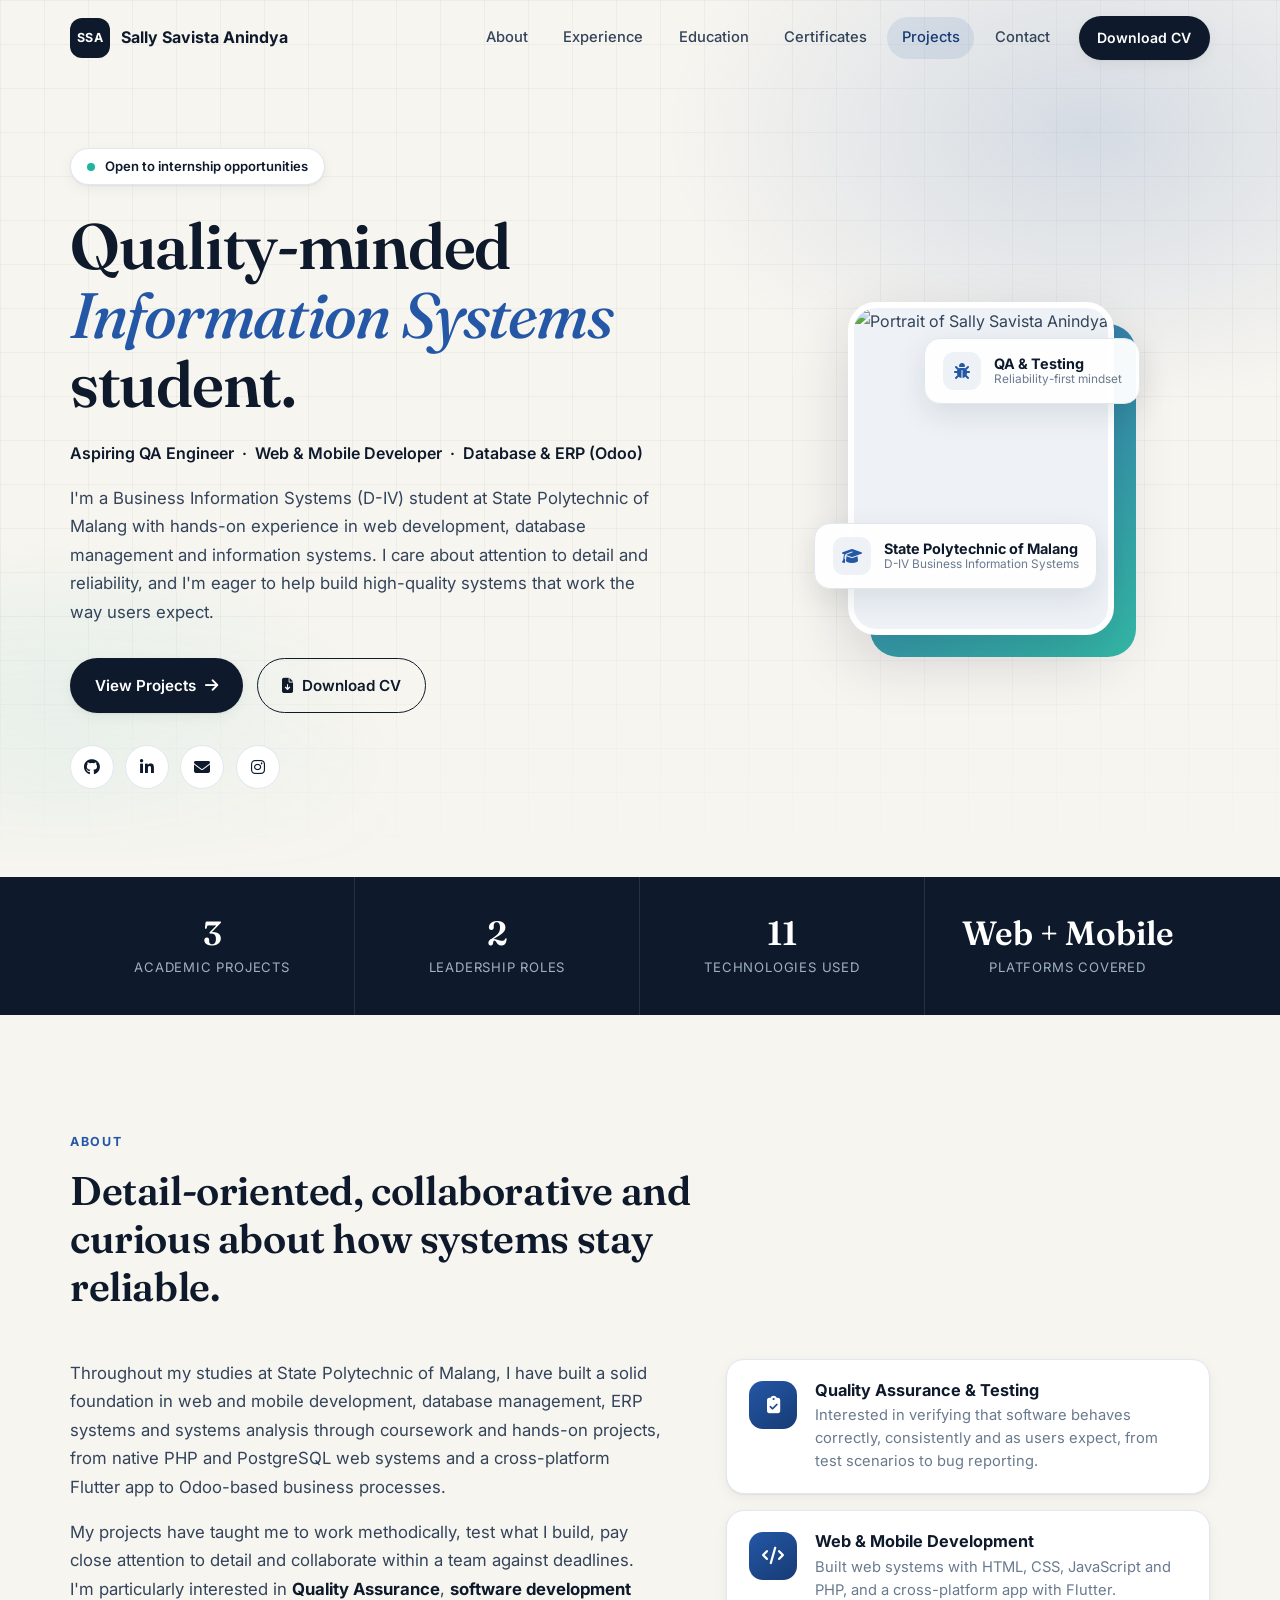
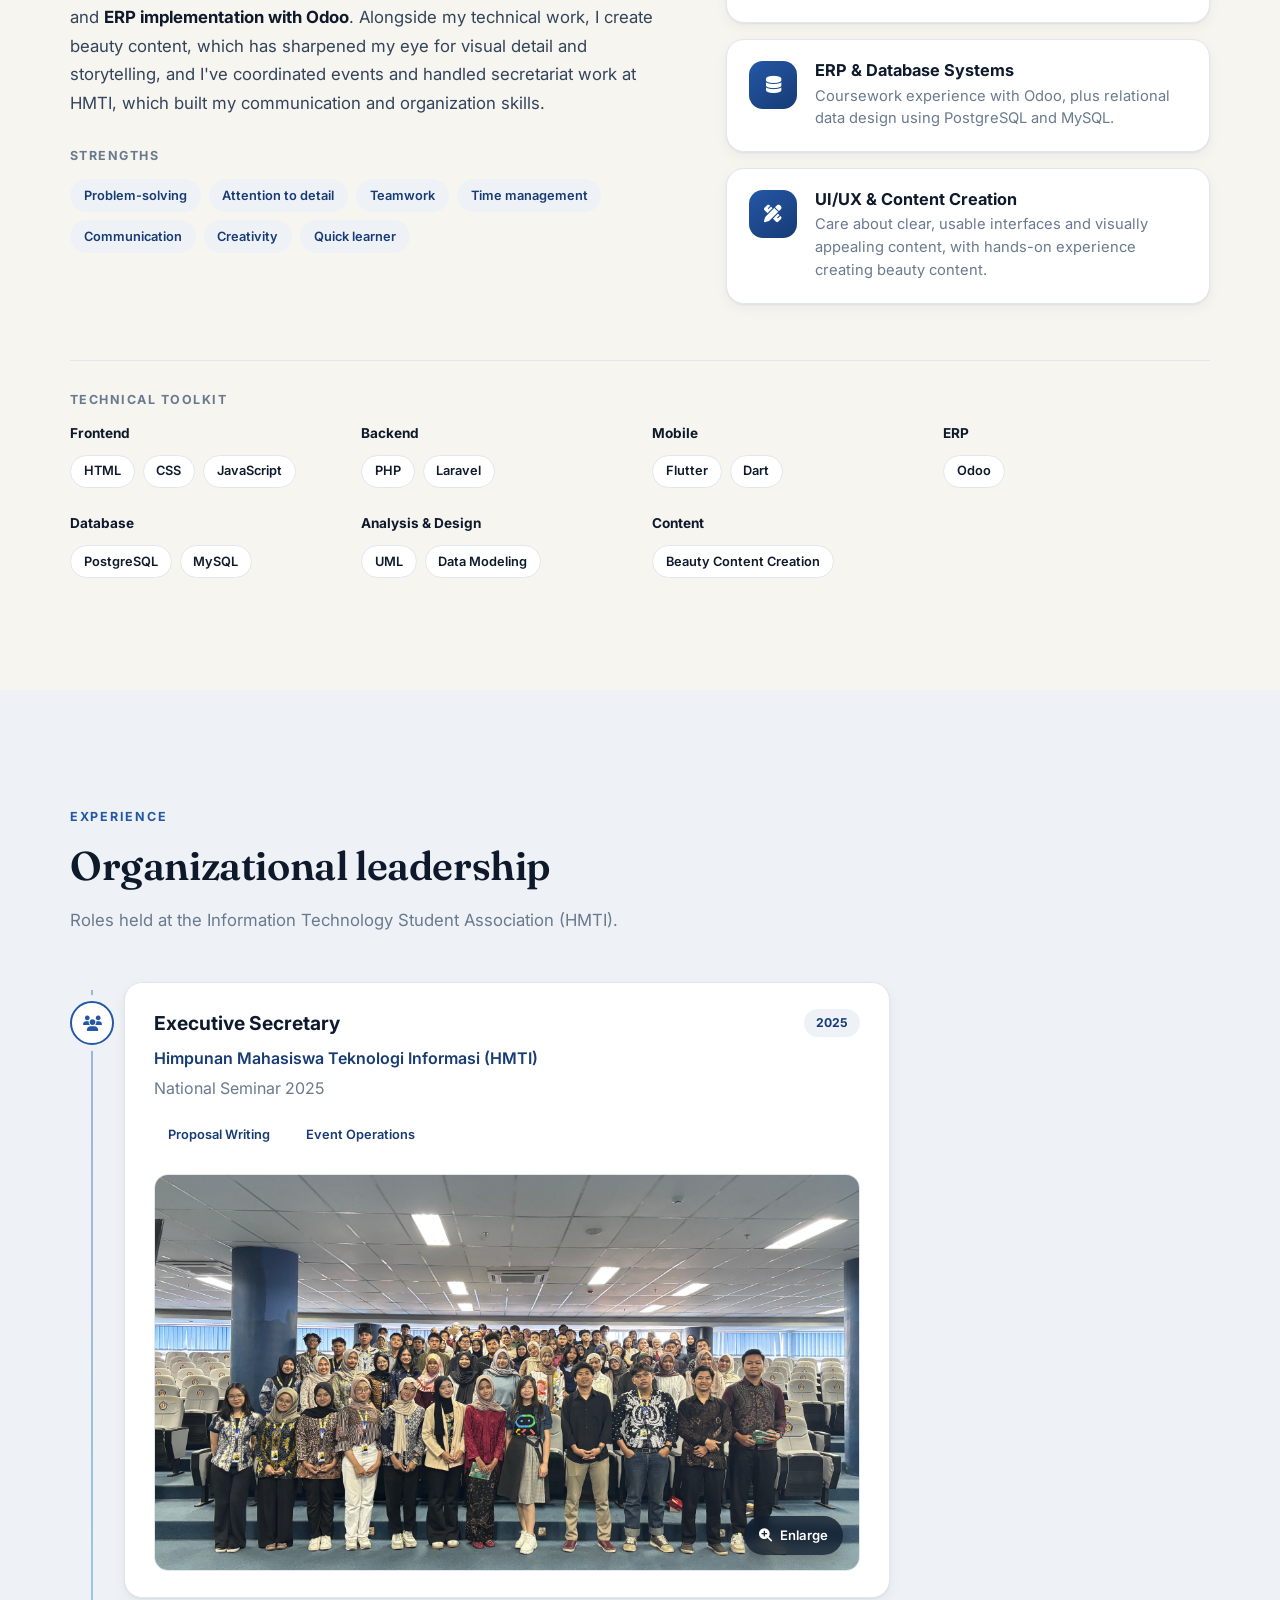
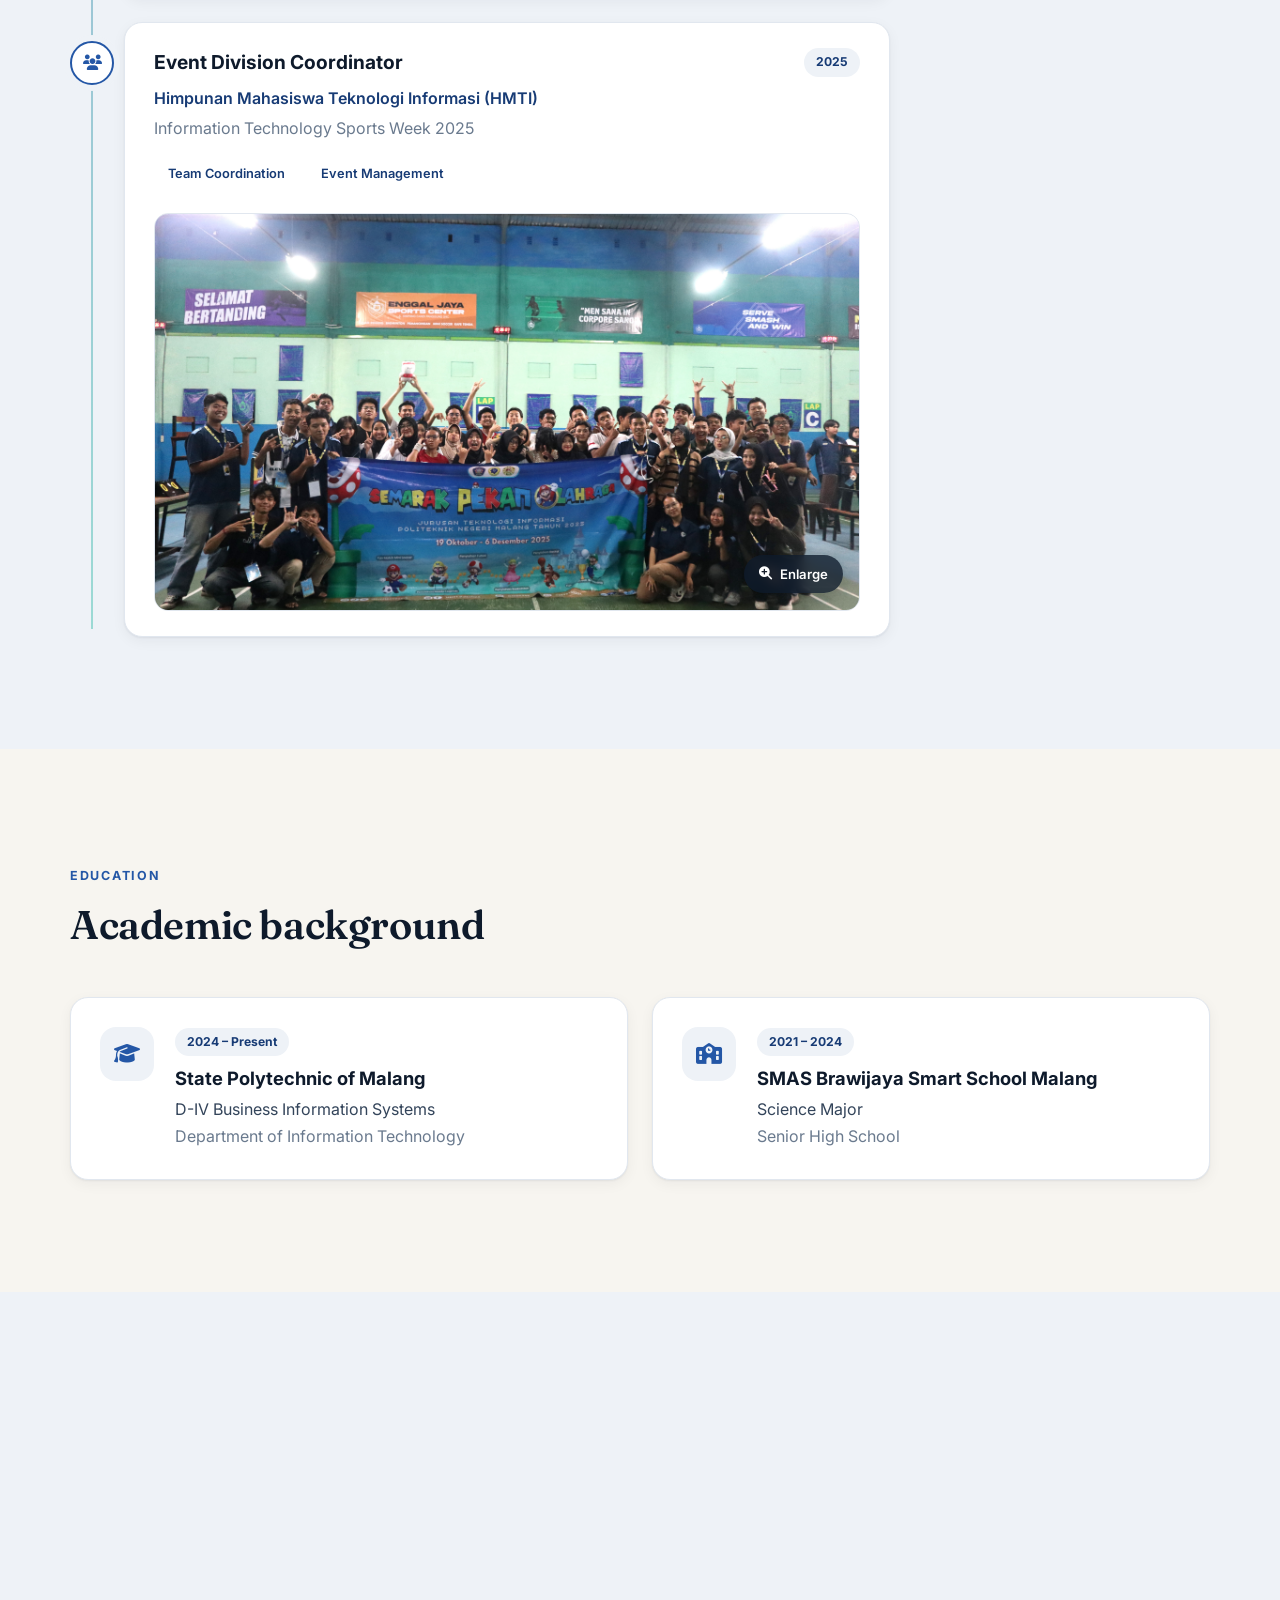
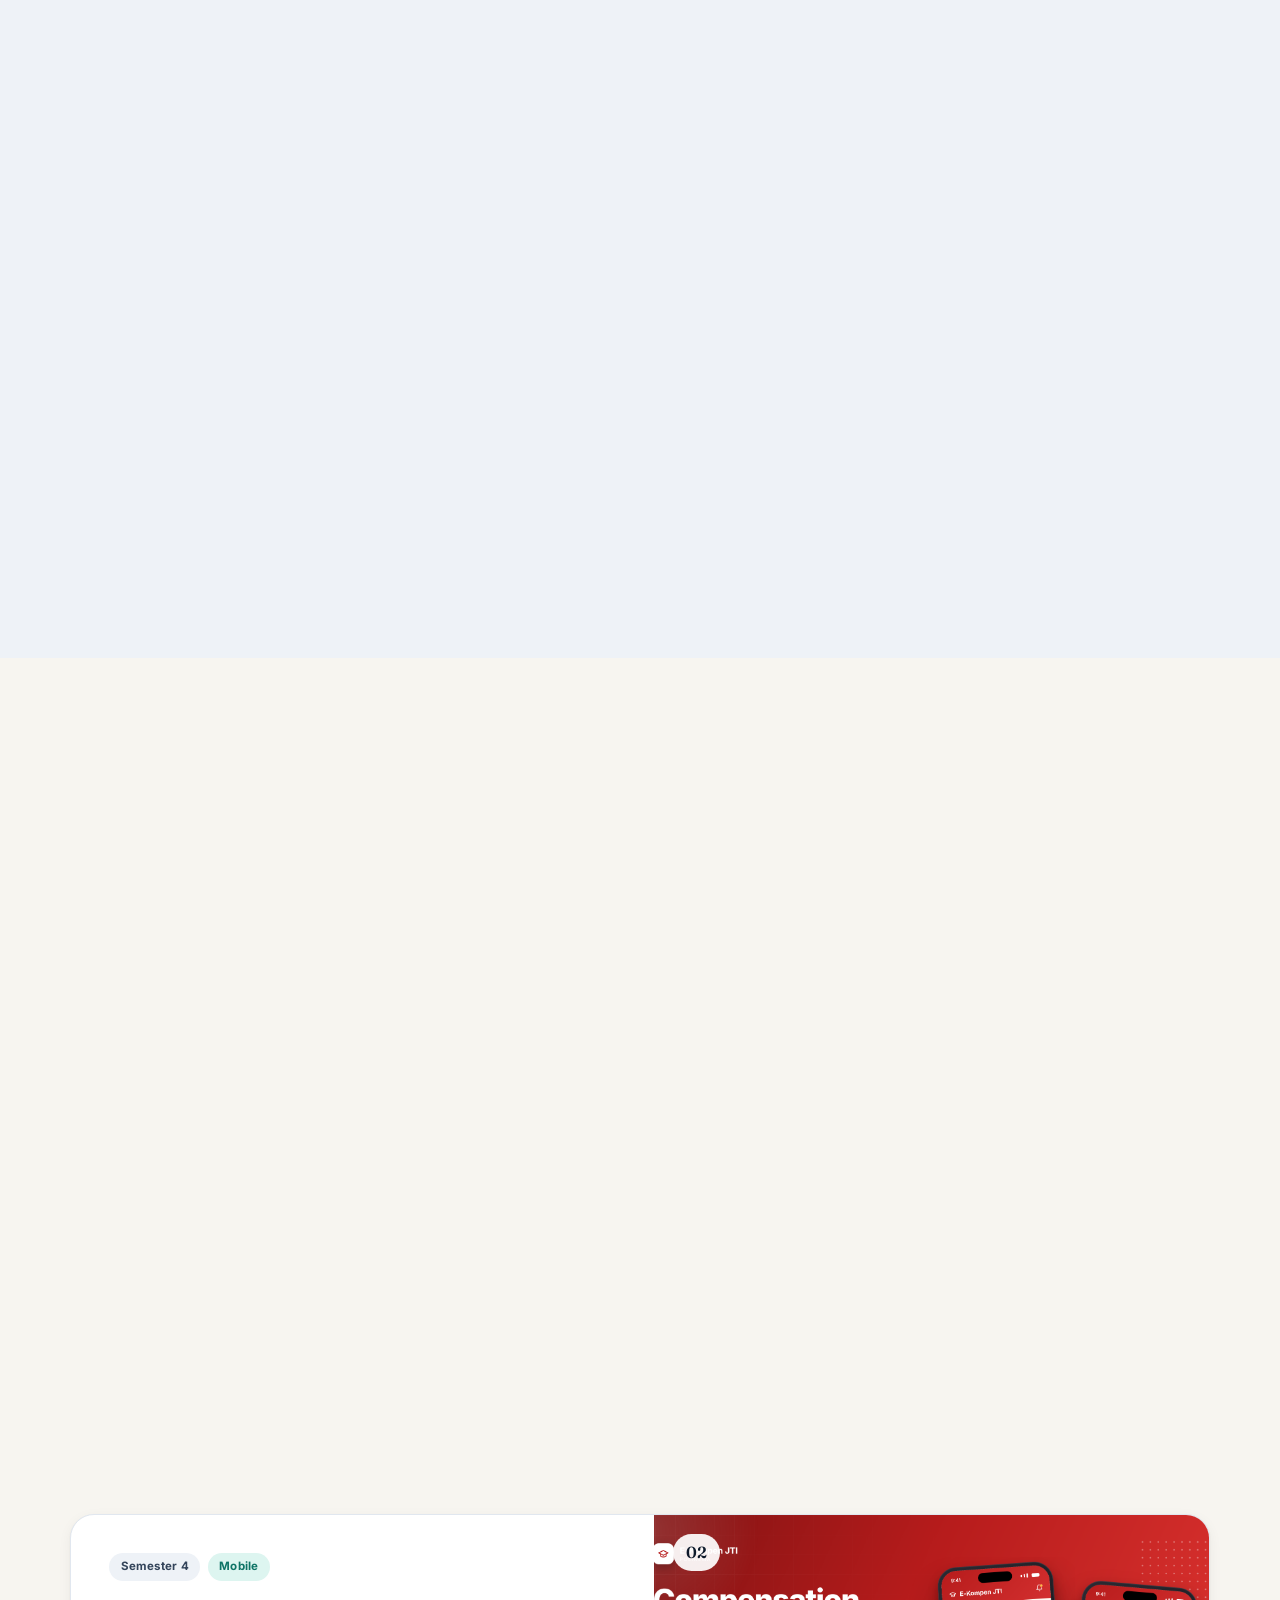
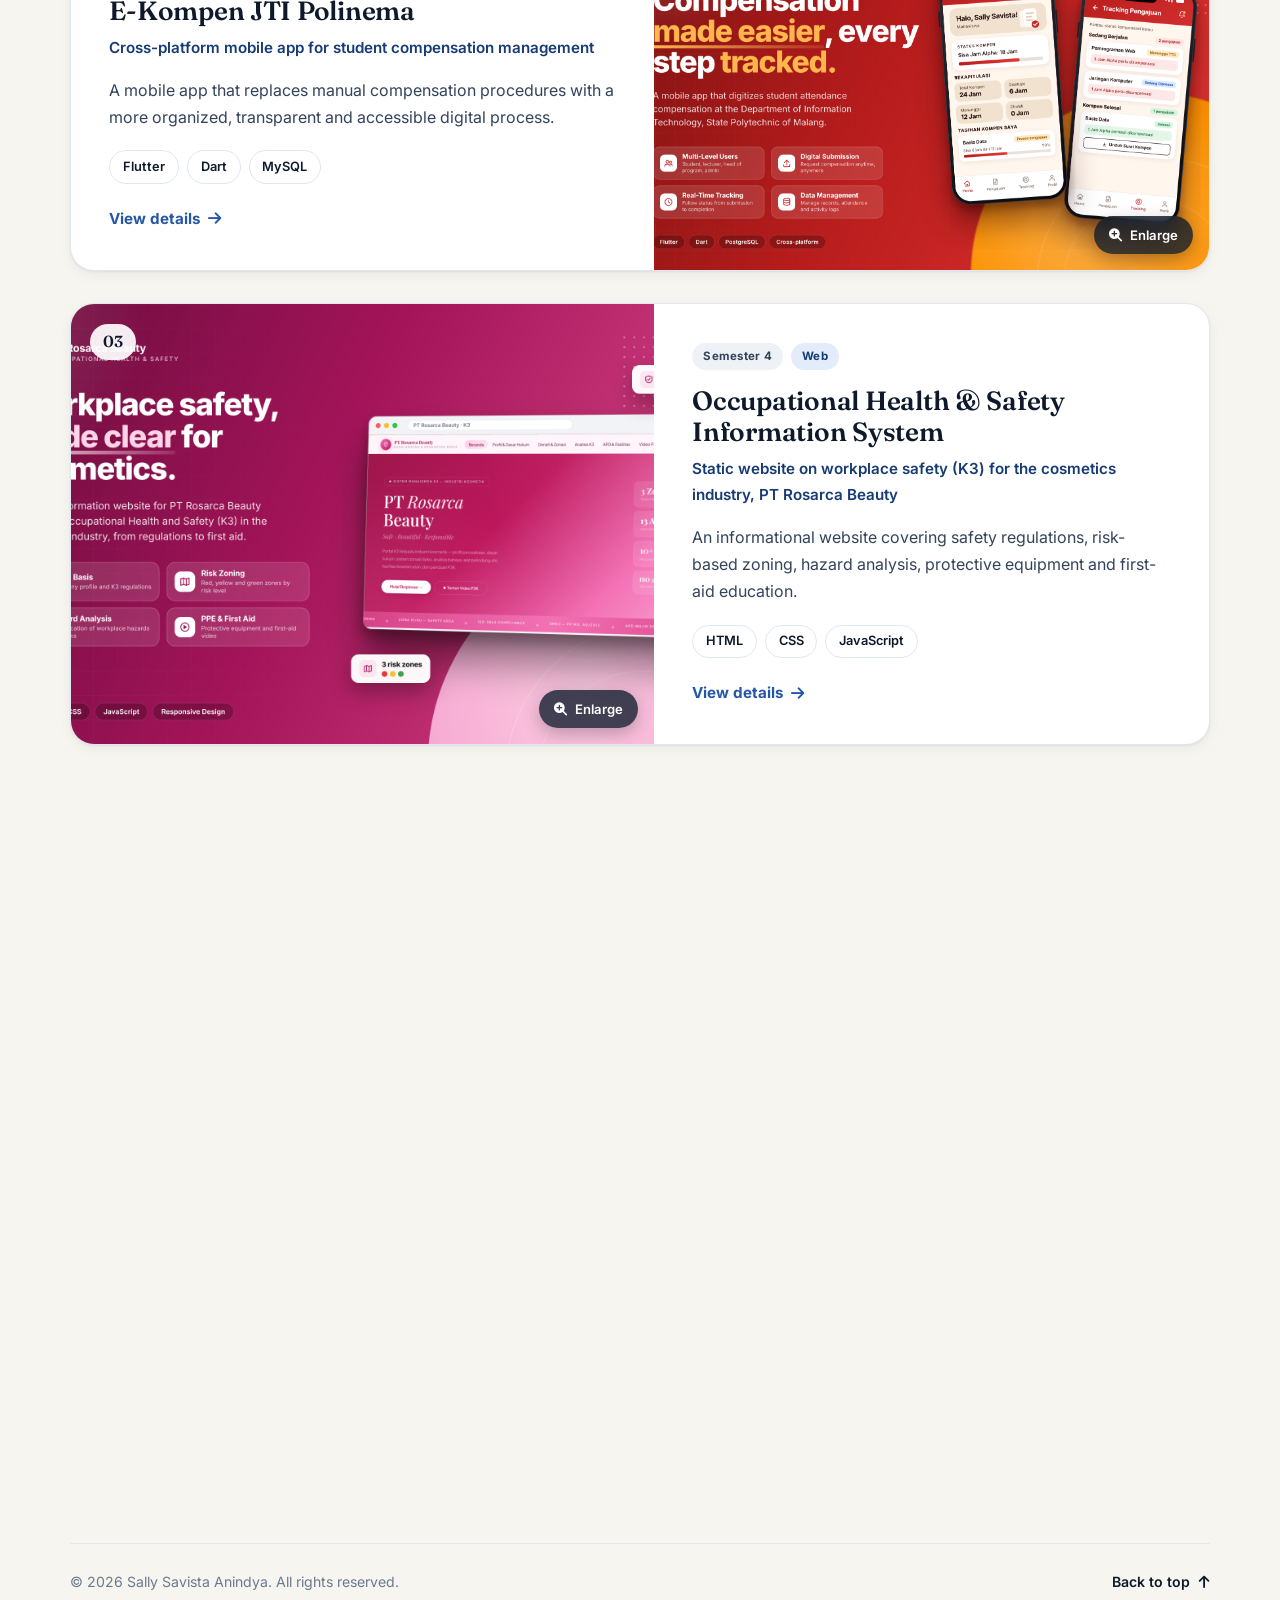
==== commit 56c5cf0e: "revisi" ====
--- a/index.html
+++ b/index.html
@@ -16,545 +16,26 @@
 </head>
 <body>
 
-    <!-- HEADER -->
-    <header class="site-header" id="siteHeader">
-        <div class="container header-inner">
-            <a class="brand" href="#home" aria-label="Sally Savista Anindya, back to top">
-                <span class="brand-mark">SSA</span>
-                <span class="brand-name">Sally Savista Anindya</span>
-            </a>
-
-            <nav class="main-nav" id="mainNav" aria-label="Primary">
-                <a class="nav-link" href="#about">About</a>
-                <a class="nav-link" href="#experience">Experience</a>
-                <a class="nav-link" href="#education">Education</a>
-                <a class="nav-link" href="#certifications">Certificates</a>
-                <a class="nav-link" href="#projects">Projects</a>
-                <a class="nav-link" href="#contact">Contact</a>
-                <a class="btn btn-sm btn-solid nav-cta" href="mycv.pdf" target="_blank" rel="noopener">Download CV</a>
-            </nav>
-
-            <button class="nav-toggle" id="navToggle" aria-label="Toggle navigation" aria-expanded="false" aria-controls="mainNav">
-                <span></span><span></span><span></span>
-            </button>
-        </div>
-    </header>
+    <!-- Setiap bagian dimuat dari folder partials/ oleh includes.js (urutan = urutan tampil) -->
+    <div data-include="partials/header.html"></div>
 
     <main>
-
-        <!-- HERO -->
-        <section class="hero" id="home">
-            <div class="hero-bg" aria-hidden="true"></div>
-            <div class="container hero-grid">
-                <div class="hero-copy reveal">
-                    <span class="status-pill"><span class="dot"></span>Open to internship opportunities</span>
-                    <h1>Quality-minded <em>Information Systems</em> student.</h1>
-                    <p class="hero-role">Aspiring QA Engineer &nbsp;·&nbsp; Software Testing &nbsp;·&nbsp; Database Management</p>
-                    <p class="hero-intro">
-                        I'm a Business Information Systems (D-IV) student at State Polytechnic of Malang with hands-on experience in web development, database management and information systems. I care about attention to detail and reliability, and I'm eager to help build high-quality systems that work the way users expect.
-                    </p>
-                    <div class="hero-actions">
-                        <a class="btn btn-solid" href="#projects">View Projects <i class="fas fa-arrow-right"></i></a>
-                        <a class="btn btn-outline" href="mycv.pdf" target="_blank" rel="noopener"><i class="fas fa-file-arrow-down"></i> Download CV</a>
-                    </div>
-                    <ul class="hero-social" aria-label="Social links">
-                        <li><a href="https://github.com/sallysvsta" target="_blank" rel="noopener" aria-label="GitHub"><i class="fab fa-github"></i></a></li>
-                        <li><a href="https://linkedin.com/in/sally-savista-anindya" target="_blank" rel="noopener" aria-label="LinkedIn"><i class="fab fa-linkedin-in"></i></a></li>
-                        <li><a href="mailto:sallyysavista@gmail.com" aria-label="Email"><i class="fas fa-envelope"></i></a></li>
-                        <li><a href="https://instagram.com/sallysvsta" target="_blank" rel="noopener" aria-label="Instagram"><i class="fab fa-instagram"></i></a></li>
-                    </ul>
-                </div>
-
-                <div class="hero-visual reveal">
-                    <div class="photo-frame">
-                        <img src="pasfoto.jpg" alt="Portrait of Sally Savista Anindya" class="profile-img">
-                    </div>
-                    <div class="float-card float-card-a">
-                        <i class="fas fa-graduation-cap"></i>
-                        <div><strong>Polinema</strong><span>D-IV Business Information Systems</span></div>
-                    </div>
-                    <div class="float-card float-card-b">
-                        <i class="fas fa-bug"></i>
-                        <div><strong>QA &amp; Testing</strong><span>Reliability-first mindset</span></div>
-                    </div>
-                </div>
-            </div>
-        </section>
-
-        <!-- STATS -->
-        <section class="stats" aria-label="At a glance">
-            <div class="container stats-grid">
-                <div class="stat"><span class="stat-num">3</span><span class="stat-label">Academic Projects</span></div>
-                <div class="stat"><span class="stat-num">2</span><span class="stat-label">Leadership Roles</span></div>
-                <div class="stat"><span class="stat-num">7</span><span class="stat-label">Technologies Used</span></div>
-                <div class="stat"><span class="stat-num">Web + Mobile</span><span class="stat-label">Platforms Covered</span></div>
-            </div>
-        </section>
-
-        <!-- ABOUT -->
-        <section class="section" id="about">
-            <div class="container">
-                <div class="section-head reveal">
-                    <span class="eyebrow">About</span>
-                    <h2>Detail-oriented, collaborative and curious about how systems stay reliable.</h2>
-                </div>
-
-                <div class="about-grid">
-                    <div class="about-text reveal">
-                        <p>
-                            Throughout my studies at State Polytechnic of Malang, I have built a solid foundation in web development, database management and information systems through coursework and hands-on projects.
-                        </p>
-                        <p>
-                            My academic projects have taught me to solve problems methodically, pay close attention to detail, collaborate within a team and manage my time against deadlines. I'm particularly interested in <strong>Quality Assurance</strong>, <strong>software testing</strong> and <strong>database management</strong>, and I'm eager to deepen these skills through real-world experience.
-                        </p>
-
-                        <h3 class="mini-title">Strengths</h3>
-                        <ul class="chip-row">
-                            <li class="chip chip-soft">Problem-solving</li>
-                            <li class="chip chip-soft">Attention to detail</li>
-                            <li class="chip chip-soft">Teamwork</li>
-                            <li class="chip chip-soft">Time management</li>
-                        </ul>
-                    </div>
-
-                    <div class="focus-list reveal">
-                        <div class="focus-card">
-                            <span class="focus-icon"><i class="fas fa-clipboard-check"></i></span>
-                            <div>
-                                <h4>Quality Assurance &amp; Testing</h4>
-                                <p>Interested in verifying that software behaves correctly, consistently and as users expect.</p>
-                            </div>
-                        </div>
-                        <div class="focus-card">
-                            <span class="focus-icon"><i class="fas fa-database"></i></span>
-                            <div>
-                                <h4>Database Management</h4>
-                                <p>Experience designing and working with relational data using PostgreSQL.</p>
-                            </div>
-                        </div>
-                        <div class="focus-card">
-                            <span class="focus-icon"><i class="fas fa-code"></i></span>
-                            <div>
-                                <h4>Web &amp; Mobile Development</h4>
-                                <p>Built web systems with HTML, CSS, JavaScript and PHP, and a cross-platform app with Flutter.</p>
-                            </div>
-                        </div>
-                    </div>
-                </div>
-
-                <div class="toolkit reveal">
-                    <h3 class="mini-title">Technical toolkit</h3>
-                    <div class="toolkit-grid">
-                        <div class="toolkit-col">
-                            <span class="toolkit-label">Frontend</span>
-                            <ul class="chip-row"><li class="chip">HTML</li><li class="chip">CSS</li><li class="chip">JavaScript</li></ul>
-                        </div>
-                        <div class="toolkit-col">
-                            <span class="toolkit-label">Backend</span>
-                            <ul class="chip-row"><li class="chip">PHP</li></ul>
-                        </div>
-                        <div class="toolkit-col">
-                            <span class="toolkit-label">Mobile</span>
-                            <ul class="chip-row"><li class="chip">Flutter</li><li class="chip">Dart</li></ul>
-                        </div>
-                        <div class="toolkit-col">
-                            <span class="toolkit-label">Database</span>
-                            <ul class="chip-row"><li class="chip">PostgreSQL</li></ul>
-                        </div>
-                    </div>
-                </div>
-            </div>
-        </section>
-
-        <!-- EXPERIENCE -->
-        <section class="section section-alt" id="experience">
-            <div class="container">
-                <div class="section-head reveal">
-                    <span class="eyebrow">Experience</span>
-                    <h2>Organizational leadership</h2>
-                    <p class="section-sub">Roles held at the Information Technology Student Association (HMTI).</p>
-                </div>
-
-                <div class="timeline">
-                    <article class="timeline-item reveal">
-                        <span class="timeline-marker"><i class="fas fa-users"></i></span>
-                        <div class="timeline-card">
-                            <div class="timeline-top">
-                                <h3>Executive Secretary</h3>
-                                <span class="date-pill">2025</span>
-                            </div>
-                            <p class="org">Himpunan Mahasiswa Teknologi Informasi (HMTI)</p>
-                            <p class="event">National Seminar 2025</p>
-                            <ul class="chip-row">
-                                <li class="chip chip-soft">Secretariat</li>
-                                <li class="chip chip-soft">Event Operations</li>
-                            </ul>
-                        </div>
-                    </article>
-
-                    <article class="timeline-item reveal">
-                        <span class="timeline-marker"><i class="fas fa-users"></i></span>
-                        <div class="timeline-card">
-                            <div class="timeline-top">
-                                <h3>Event Division Coordinator</h3>
-                                <span class="date-pill">2025</span>
-                            </div>
-                            <p class="org">Himpunan Mahasiswa Teknologi Informasi (HMTI)</p>
-                            <p class="event">Semarak, Information Technology Sports Week 2025</p>
-                            <ul class="chip-row">
-                                <li class="chip chip-soft">Coordination</li>
-                                <li class="chip chip-soft">Event Management</li>
-                            </ul>
-                        </div>
-                    </article>
-                </div>
-            </div>
-        </section>
-
-        <!-- EDUCATION -->
-        <section class="section" id="education">
-            <div class="container">
-                <div class="section-head reveal">
-                    <span class="eyebrow">Education</span>
-                    <h2>Academic background</h2>
-                </div>
-
-                <div class="edu-grid">
-                    <article class="edu-card reveal">
-                        <span class="edu-icon"><i class="fas fa-graduation-cap"></i></span>
-                        <div class="edu-body">
-                            <span class="date-pill">2024 – Present</span>
-                            <h3>State Polytechnic of Malang</h3>
-                            <p>D-IV Business Information Systems</p>
-                            <p class="muted">Department of Information Technology</p>
-                        </div>
-                    </article>
-
-                    <article class="edu-card reveal">
-                        <span class="edu-icon"><i class="fas fa-school"></i></span>
-                        <div class="edu-body">
-                            <span class="date-pill">2021 – 2024</span>
-                            <h3>SMAS Brawijaya Smart School Malang</h3>
-                            <p>Science Major</p>
-                            <p class="muted">Senior High School</p>
-                        </div>
-                    </article>
-                </div>
-            </div>
-        </section>
-
-        <!-- LICENSES & CERTIFICATIONS -->
-        <section class="section section-alt" id="certifications">
-            <div class="container">
-                <div class="section-head reveal">
-                    <span class="eyebrow">Licenses &amp; Certifications</span>
-                    <h2>Courses and credentials I've completed</h2>
-                </div>
-
-                <div class="cert-grid">
-
-                    <!-- Certificate 1 -->
-                    <article class="cert-card reveal">
-                        <span class="cert-logo" aria-hidden="true">
-                            <!-- To use the issuer's logo, replace the icon with: <img src="certs/bisa-ai.png" alt=""> -->
-                            <i class="fas fa-award"></i>
-                        </span>
-                        <div class="cert-body">
-                            <h3>Asynchronous Data Science Training</h3>
-                            <p class="cert-issuer">BISA AI Academy (PT BISA ARTIFISIAL INDONESIA)</p>
-                            <p class="cert-meta">Issued Nov 2026<br>Credential ID 2026/250/77247</p>
-                            <div class="cert-actions">
-                                <a class="cred-btn" href="https://drive.google.com/file/d/1WOcg5yldeRbiSbJzMPd05FaR4pXYR5ny/view" target="_blank" rel="noopener" aria-label="Show credential for Introduction to Web Programming">Show credential <i class="fas fa-arrow-up-right-from-square"></i></a>
-                            </div>
-                            <div class="cert-skills">
-                                <i class="fas fa-gem"></i>
-                                <span>Data Science</span>
-                            </div>
-                        </div>
-                    </article>
-
-                    <!-- Certificate 2 -->
-                    <article class="cert-card reveal">
-                        <span class="cert-logo" aria-hidden="true">
-                            <!-- To use the issuer's logo, replace the icon with: <img src="certs/dicoding.png" alt=""> -->
-                            <i class="fas fa-award"></i>
-                        </span>
-                        <div class="cert-body">
-                            <h3>Introduction to Web Programming</h3>
-                            <p class="cert-issuer">Dicoding Indonesia</p>
-                            <p class="cert-meta">Issued Nov 2026 · Expires Nov 2029<br>Credential ID 98XW8EV90PM3</p>
-                            <div class="cert-actions">
-                                <a class="cred-btn" href="https://www.dicoding.com/certificates/98XW8EV90PM3" target="_blank" rel="noopener" aria-label="Show credential for Introduction to Web Programming">Show credential <i class="fas fa-arrow-up-right-from-square"></i></a>
-                            </div>
-                            <div class="cert-skills">
-                                <i class="fas fa-gem"></i>
-                                <span>Web Development, HTML</span>
-                            </div>
-                        </div>
-                    </article>
-
-                    <!-- Certificate 3 -->
-                    <article class="cert-card reveal">
-                        <span class="cert-logo" aria-hidden="true">
-                            <!-- To use the issuer's logo, replace the icon with: <img src="certs/dicoding.png" alt=""> -->
-                            <i class="fas fa-award"></i>
-                        </span>
-                        <div class="cert-body">
-                            <h3>Data Analytics – Micro Skill</h3>
-                            <p class="cert-issuer">Digital Talent Scholarship</p>
-                            <p class="cert-meta">Issued Nov 2026<br>Credential ID 229123911040-3298/MS/BLSDM.Komdigi/2026</p>
-                            <div class="cert-actions">
-                                <a class="cred-btn" href="https://drive.google.com/file/d/1neqSxqxeZOIG8Oko693p8hvao86fXPbJ/view?usp=drivesdk" target="_blank" rel="noopener" aria-label="Show credential for Introduction to Web Programming">Show credential <i class="fas fa-arrow-up-right-from-square"></i></a>
-                            </div>
-                            <div class="cert-skills">
-                                <i class="fas fa-gem"></i>
-                                <span>Data Analytics, Data Visualization</span>
-                            </div>
-                        </div>
-                    </article>
-
-                    <!-- Certificate 4 -->
-                    <article class="cert-card reveal">
-                        <span class="cert-logo" aria-hidden="true">
-                            <!-- To use the issuer's logo, replace the icon with: <img src="certs/dicoding.png" alt=""> -->
-                            <i class="fas fa-award"></i>
-                        </span>
-                        <div class="cert-body">
-                            <h3>Introduction to Structured Query Language (SQL)</h3>
-                            <p class="cert-issuer">Dicoding Indonesia</p>
-                            <p class="cert-meta">Issued Nov 2026 · Expires Nov 2029<br>Credential ID MRZMVNLN3ZYQ</p>
-                            <div class="cert-actions">
-                                <a class="cred-btn" href="https://www.dicoding.com/certificates/MRZMVNLN3ZYQ" target="_blank" rel="noopener" aria-label="Show credential for Introduction to Web Programming">Show credential <i class="fas fa-arrow-up-right-from-square"></i></a>
-                            </div>
-                            <div class="cert-skills">
-                                <i class="fas fa-gem"></i>
-                                <span>MySQL, Database Management</span>
-                            </div>
-                        </div>
-                    </article>
-
-                </div>
-            </div>
-        </section>
-
-        <!-- PROJECTS -->
-        <section class="section" id="projects">
-            <div class="container">
-                <div class="section-head reveal">
-                    <span class="eyebrow">Projects</span>
-                    <h2>Selected project-based learning work</h2>
-                    <p class="section-sub">Systems built through campus Project Based Learning courses. Select a project for the full breakdown.</p>
-                </div>
-
-                <div class="filters reveal" role="tablist" aria-label="Filter projects">
-                    <button class="filter-btn active" data-filter="all" role="tab" aria-selected="true">All</button>
-                    <button class="filter-btn" data-filter="web" role="tab" aria-selected="false">Web</button>
-                    <button class="filter-btn" data-filter="mobile" role="tab" aria-selected="false">Mobile</button>
-                </div>
-
-                <div class="project-list">
-
-                    <!-- Project 1 -->
-                    <article class="project reveal" data-type="web">
-                        <div class="project-media">
-                            <img src="web.png" alt="Screenshot of the Laboratory for Applied Informatics web system" loading="lazy">
-                            <span class="project-index">01</span>
-                        </div>
-                        <div class="project-content">
-                            <div class="meta-row">
-                                <span class="badge badge-sem">Semester 3</span>
-                                <span class="badge badge-web">Web</span>
-                            </div>
-                            <h3 class="project-title">Laboratory for Applied Informatics</h3>
-                            <p class="project-sub">Business process management system for the Applied Informatics Lab at Polinema</p>
-                            <p class="project-summary">
-                                A web-based system built to streamline lab administration, make information easier to access and support the digitalization of lab services.
-                            </p>
-                            <ul class="chip-row">
-                                <li class="chip">HTML</li><li class="chip">CSS</li><li class="chip">JavaScript</li><li class="chip">PHP</li><li class="chip">PostgreSQL</li>
-                            </ul>
-                            <button class="link-btn project-open" type="button">View details <i class="fas fa-arrow-right"></i></button>
-                        </div>
-
-                        <div class="project-details" hidden>
-                            <p>
-                                This project was developed as part of Project Based Learning at the Applied Informatics Lab at Polinema. The goal was to build a web-based system that addresses the lab's business process management needs, improves administrative efficiency, simplifies access to information and supports the digitalization of lab services.
-                            </p>
-                            <p>
-                                The system was built with native technologies: HTML, CSS and JavaScript on the frontend, and native PHP on the backend, backed by a PostgreSQL database.
-                            </p>
-                            <h4>Key features</h4>
-                            <ul>
-                                <li>Data management</li>
-                                <li>Multi-level user access</li>
-                                <li>Activity logging</li>
-                                <li>Relevant information for students and supervising lecturers</li>
-                            </ul>
-                        </div>
-                    </article>
-
-                    <!-- Project 2 -->
-                    <article class="project reveal" data-type="mobile">
-                        <div class="project-media">
-                            <img src="mobile.png" alt="Screenshot of the E-Kompen JTI Polinema mobile app" loading="lazy">
-                            <span class="project-index">02</span>
-                        </div>
-                        <div class="project-content">
-                            <div class="meta-row">
-                                <span class="badge badge-sem">Semester 4</span>
-                                <span class="badge badge-mobile">Mobile</span>
-                            </div>
-                            <h3 class="project-title">E-Kompen JTI Polinema</h3>
-                            <p class="project-sub">Cross-platform mobile app for student compensation management</p>
-                            <p class="project-summary">
-                                A mobile app that replaces manual compensation procedures with a more organized, transparent and accessible digital process.
-                            </p>
-                            <ul class="chip-row">
-                                <li class="chip">Flutter</li><li class="chip">Dart</li><li class="chip">PostgreSQL</li>
-                            </ul>
-                            <button class="link-btn project-open" type="button">View details <i class="fas fa-arrow-right"></i></button>
-                        </div>
-
-                        <div class="project-details" hidden>
-                            <p>
-                                This project was developed through Project Based Learning and focuses on a mobile application that digitizes how student compensation is managed on campus. It replaces manual procedures so that the service is better organized, more transparent and easier to access.
-                            </p>
-                            <p>
-                                The app is built with Flutter and Dart so it runs cross-platform, and connects to a backend that uses PostgreSQL as its database.
-                            </p>
-                            <h4>Key features</h4>
-                            <ul>
-                                <li>Compensation data management</li>
-                                <li>Multi-level user access for admin, lecturer, head of study program and student roles</li>
-                                <li>Activity logging and monitoring</li>
-                                <li>Important notifications</li>
-                                <li>Responsive interface for a smooth user experience</li>
-                            </ul>
-                        </div>
-                    </article>
-
-                    <!-- Project 3 -->
-                    <article class="project reveal" data-type="web">
-                        <div class="project-media">
-                            <img src="web-k3.png" alt="Screenshot of the Occupational Health and Safety (K3) information website" loading="lazy">
-                            <span class="project-index">03</span>
-                        </div>
-                        <div class="project-content">
-                            <div class="meta-row">
-                                <span class="badge badge-sem">Semester 4</span>
-                                <span class="badge badge-web">Web</span>
-                            </div>
-                            <h3 class="project-title">Occupational Health &amp; Safety Information System</h3>
-                            <p class="project-sub">Static website on workplace safety (K3) for the cosmetics industry, PT Rosarca Beauty</p>
-                            <p class="project-summary">
-                                An informational website covering safety regulations, risk-based zoning, hazard analysis, protective equipment and first-aid education.
-                            </p>
-                            <ul class="chip-row">
-                                <li class="chip">HTML</li><li class="chip">CSS</li><li class="chip">JavaScript</li>
-                            </ul>
-                            <button class="link-btn project-open" type="button">View details <i class="fas fa-arrow-right"></i></button>
-                        </div>
-
-                        <div class="project-details" hidden>
-                            <p>
-                                This static website for PT Rosarca Beauty is a web-based information system that presents Occupational Health and Safety (K3) information tailored to the cosmetics industry. The home page introduces the company with the tagline "Safe · Beautiful · Responsible", reflecting its commitment to workplace safety.
-                            </p>
-                            <p>
-                                The site's call-to-action buttons, "Start Exploring" and "Watch First Aid Video", encourage interaction, and the responsive interface makes information quick and easy to reach. The home page also summarizes key figures such as the number of zones, types of PPE, number of regulations and the safety standard used (ISO 3864).
-                            </p>
-                            <h4>Key sections</h4>
-                            <ul>
-                                <li><strong>Profile &amp; Legal Basis:</strong> company information and K3 regulations</li>
-                                <li><strong>Floor Plan &amp; Zoning:</strong> areas divided by risk level into red, yellow and green zones</li>
-                                <li><strong>K3 Analysis:</strong> identification of workplace hazards and risks</li>
-                                <li><strong>PPE &amp; Facilities:</strong> personal protective equipment in use</li>
-                                <li><strong>First Aid Video:</strong> educational media on first aid</li>
-                            </ul>
-                        </div>
-                    </article>
-
-                </div>
-            </div>
-        </section>
-
-        <!-- CONTACT -->
-        <section class="contact" id="contact">
-            <div class="container">
-                <div class="contact-card reveal">
-                    <div class="contact-copy">
-                        <span class="eyebrow eyebrow-light">Contact</span>
-                        <h2>Let's build something reliable together.</h2>
-                        <p>I'm looking for opportunities to apply my skills, learn from experienced teams and contribute to high-quality information systems. Feel free to reach out.</p>
-                        <a class="btn btn-light" href="mailto:sallyysavista@gmail.com"><i class="fas fa-envelope"></i> sallyysavista@gmail.com</a>
-                    </div>
-
-                    <ul class="contact-links">
-                        <li>
-                            <a href="https://linkedin.com/in/sally-savista-anindya" target="_blank" rel="noopener">
-                                <i class="fab fa-linkedin-in"></i>
-                                <span><strong>LinkedIn</strong><small>sally-savista-anindya</small></span>
-                                <i class="fas fa-arrow-up-right-from-square go"></i>
-                            </a>
-                        </li>
-                        <li>
-                            <a href="https://github.com/sallysvsta" target="_blank" rel="noopener">
-                                <i class="fab fa-github"></i>
-                                <span><strong>GitHub</strong><small>sallysvsta</small></span>
-                                <i class="fas fa-arrow-up-right-from-square go"></i>
-                            </a>
-                        </li>
-                        <li>
-                            <a href="https://wa.me/6281233304992" target="_blank" rel="noopener">
-                                <i class="fab fa-whatsapp"></i>
-                                <span><strong>WhatsApp</strong><small>Send a message</small></span>
-                                <i class="fas fa-arrow-up-right-from-square go"></i>
-                            </a>
-                        </li>
-                        <li>
-                            <a href="https://instagram.com/sallysvsta" target="_blank" rel="noopener">
-                                <i class="fab fa-instagram"></i>
-                                <span><strong>Instagram</strong><small>@sallysvsta</small></span>
-                                <i class="fas fa-arrow-up-right-from-square go"></i>
-                            </a>
-                        </li>
-                    </ul>
-                </div>
-            </div>
-        </section>
+        <div data-include="partials/hero.html"></div>
+        <div data-include="partials/stats.html"></div>
+        <div data-include="partials/about.html"></div>
+        <div data-include="partials/experience.html"></div>
+        <div data-include="partials/education.html"></div>
+        <div data-include="partials/certifications.html"></div>
+        <div data-include="partials/projects.html"></div>
+        <div data-include="partials/contact.html"></div>
     </main>
 
-    <footer class="site-footer">
-        <div class="container footer-inner">
-            <span>© <span id="year">2026</span> Sally Savista Anindya. All rights reserved.</span>
-            <a href="#home" class="to-top">Back to top <i class="fas fa-arrow-up"></i></a>
-        </div>
-    </footer>
+    <div data-include="partials/footer.html"></div>
+    <div data-include="partials/modals.html"></div>
 
-    <!-- PROJECT DETAIL MODAL -->
-    <div class="modal" id="projectModal" aria-hidden="true">
-        <div class="modal-backdrop" data-close></div>
-        <div class="modal-dialog" role="dialog" aria-modal="true" aria-labelledby="modalTitle">
-            <button class="modal-close" id="modalCloseBtn" aria-label="Close project details"><i class="fas fa-xmark"></i></button>
-            <div class="modal-media"><img src="" alt="" id="modalImg"></div>
-            <div class="modal-body">
-                <div class="meta-row" id="modalMeta"></div>
-                <h3 id="modalTitle"></h3>
-                <p class="project-sub" id="modalSub"></p>
-                <div class="modal-details" id="modalDetails"></div>
-                <ul class="chip-row" id="modalTags"></ul>
-            </div>
-        </div>
-    </div>
-
-    <!-- IMAGE LIGHTBOX -->
-    <div class="lightbox" id="lightbox" aria-hidden="true" role="dialog" aria-modal="true" aria-label="Image preview">
-        <button class="lightbox-close" id="lightboxClose" aria-label="Close image preview"><i class="fas fa-xmark"></i></button>
-        <figure class="lightbox-fig">
-            <img src="" alt="" id="lightboxImg">
-            <figcaption id="lightboxCap"></figcaption>
-        </figure>
-    </div>
+    <noscript>This portfolio needs JavaScript enabled to load its sections.</noscript>
 
     <script src="script.js"></script>
+    <script src="includes.js"></script>
 </body>
 </html>
--- a/style.css
+++ b/style.css
@@ -422,6 +422,28 @@
 .org { margin: 0; font-weight: 600; color: var(--brand-dark); }
 .event { margin: .15rem 0 1rem; color: var(--muted); }
 
+/* Organization photo under each timeline card (click to preview) */
+.org-media {
+    position: relative;
+    margin: 1.4rem 0 0;
+    aspect-ratio: 16 / 9;
+    border-radius: 14px;
+    overflow: hidden;
+    background: var(--bg-alt);
+    border: 1px solid var(--line);
+    cursor: zoom-in;
+}
+.org-media[hidden] { display: none; }
+.org-media img {
+    position: absolute;
+    inset: 0;
+    width: 100%;
+    height: 100%;
+    object-fit: cover;
+    transition: transform .6s ease;
+}
+.org-media:hover img { transform: scale(1.05); }
+
 /* =====================================================
    EDUCATION
    ===================================================== */
@@ -705,7 +727,7 @@
     box-shadow: 0 6px 18px rgba(0, 0, 0, .25);
     transition: background .2s ease, transform .2s ease;
 }
-.project-media:hover .zoom-btn, .zoom-btn:focus-visible { background: var(--brand); transform: translateY(-2px); }
+.project-media:hover .zoom-btn, .org-media:hover .zoom-btn, .zoom-btn:focus-visible { background: var(--brand); transform: translateY(-2px); }
 
 .lightbox {
     position: fixed;
